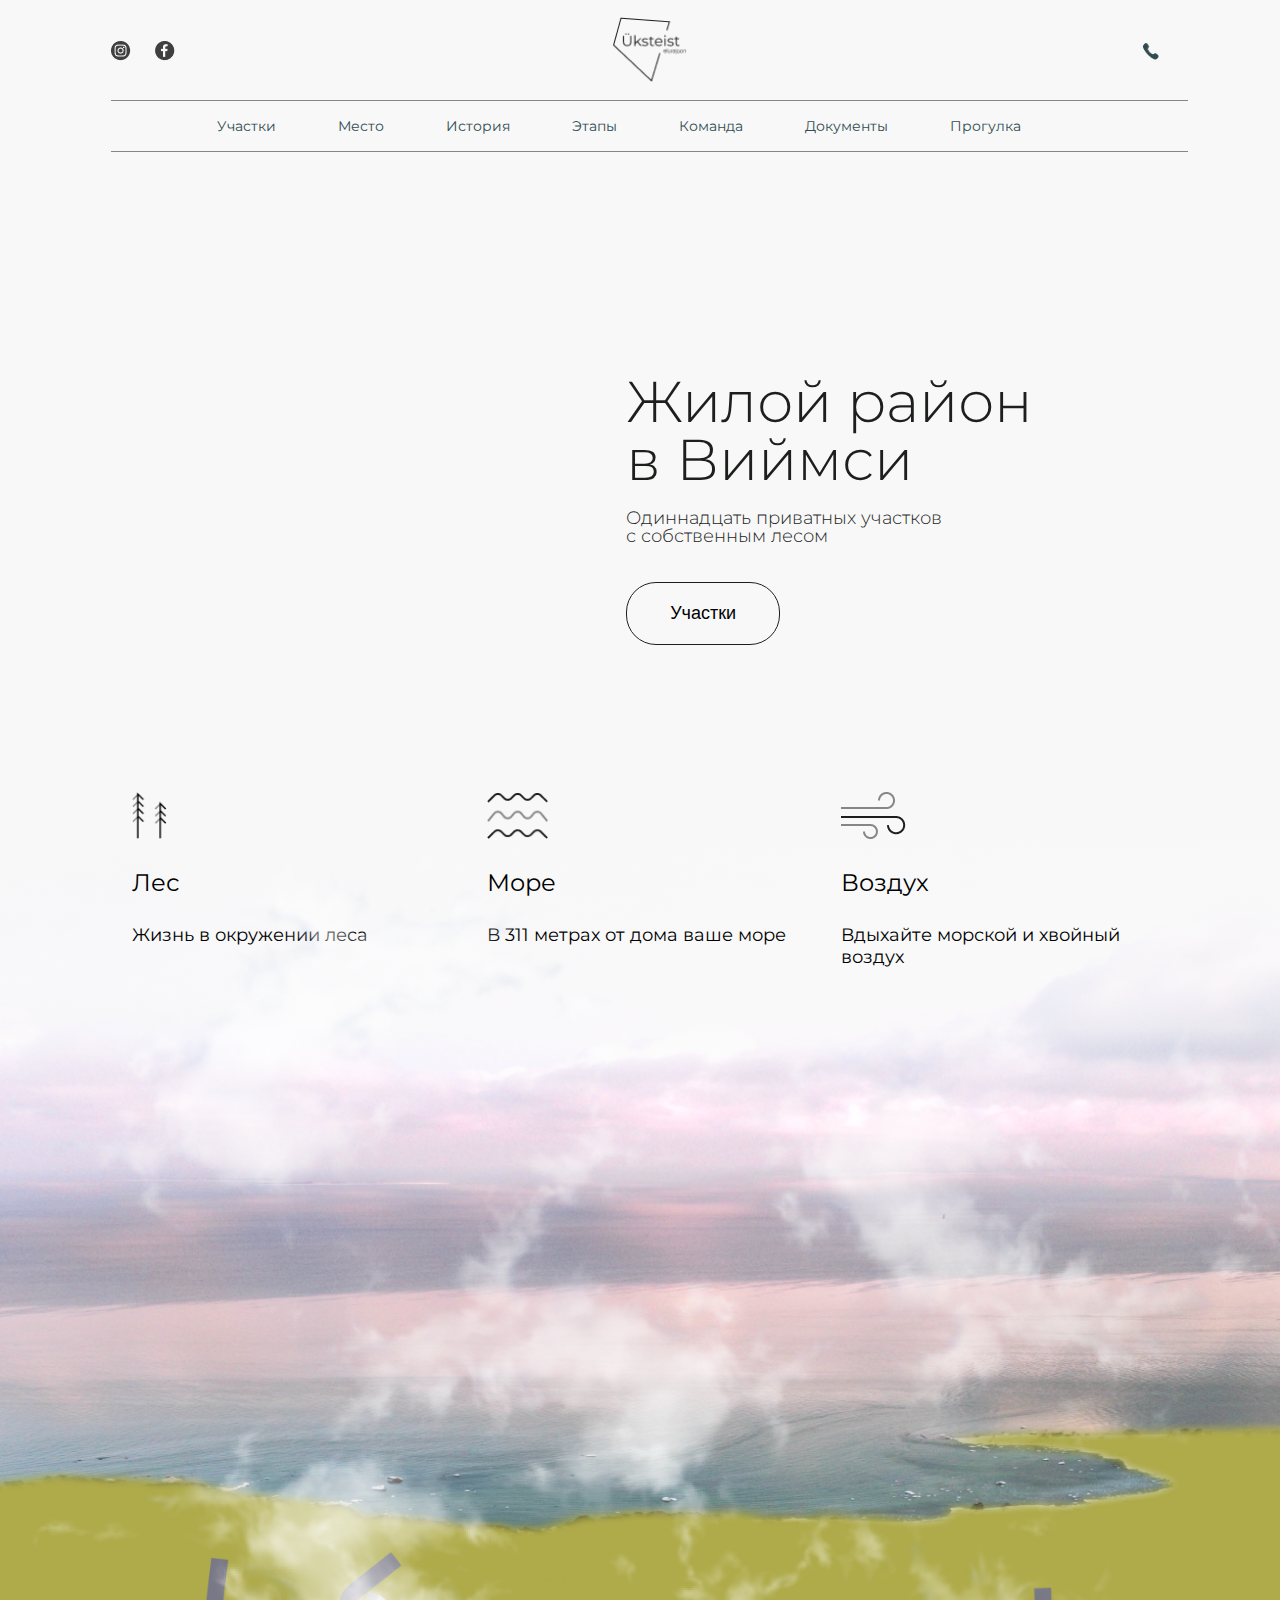
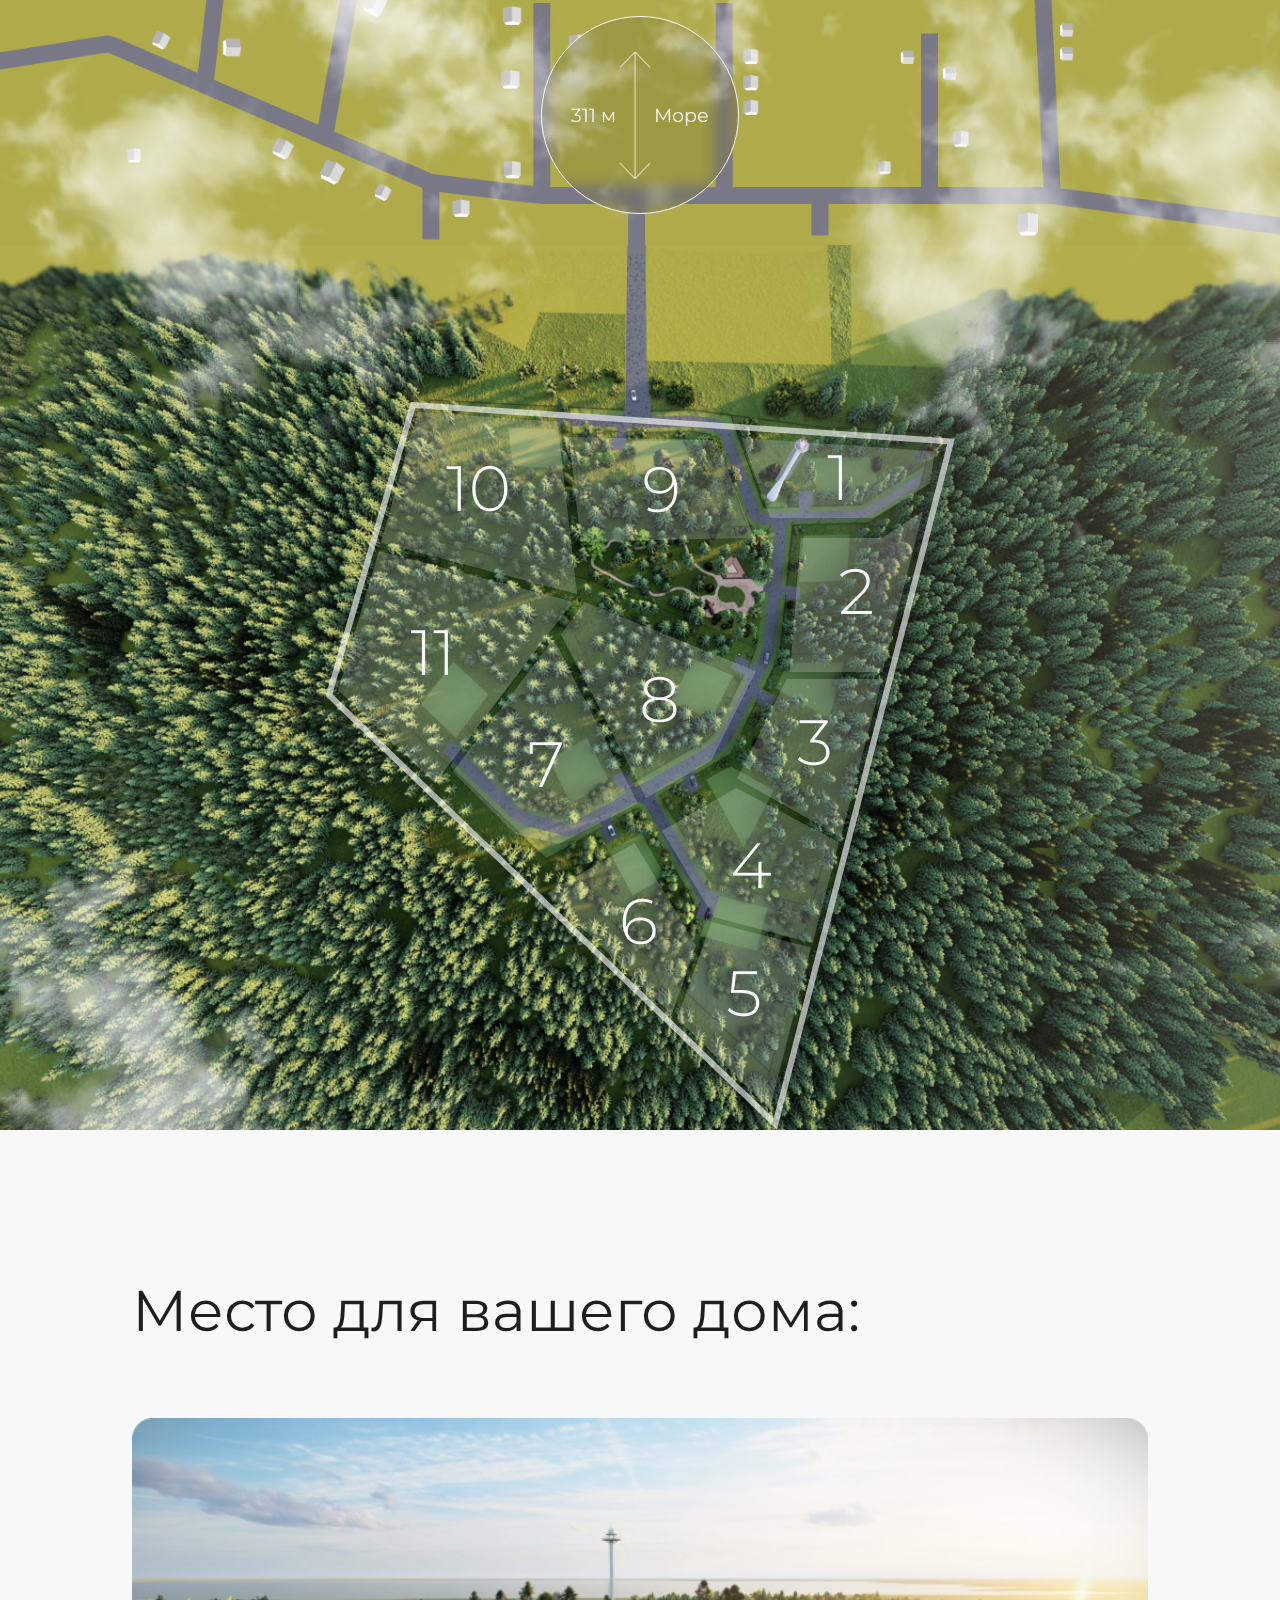
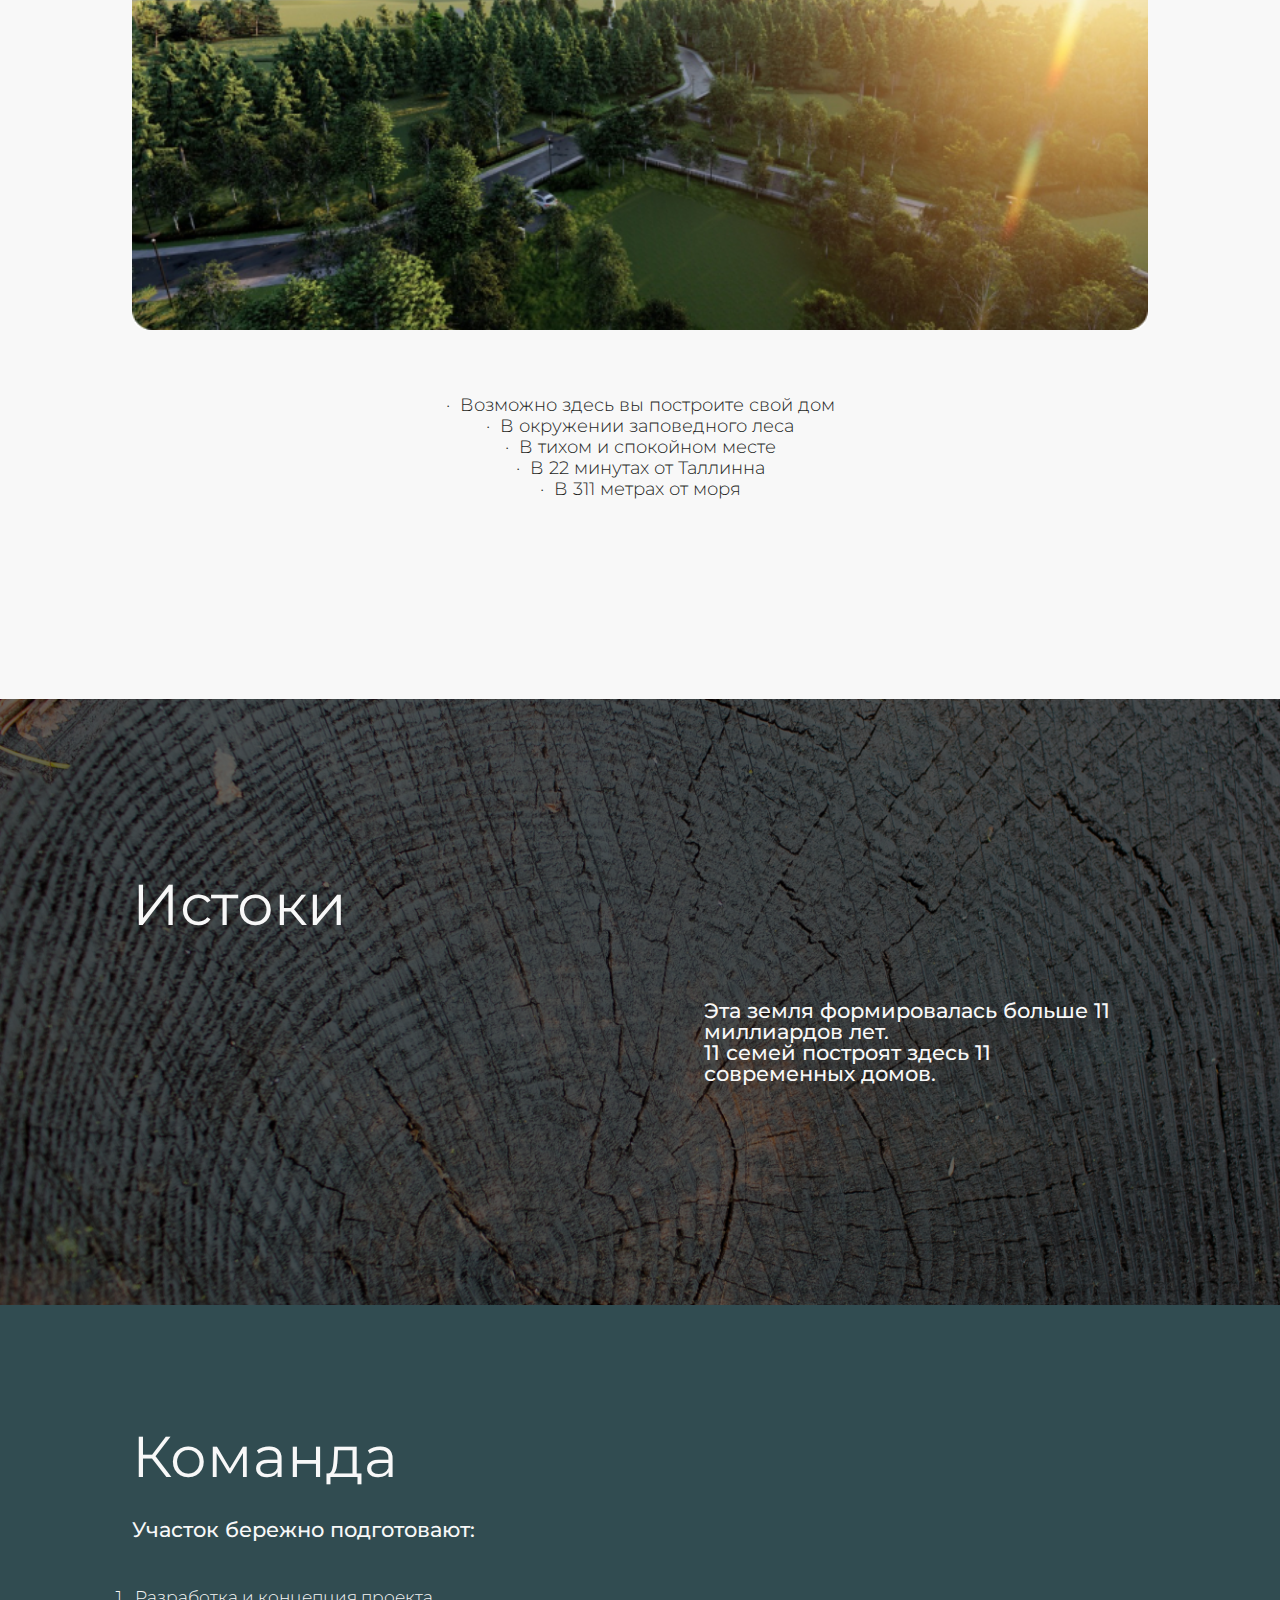
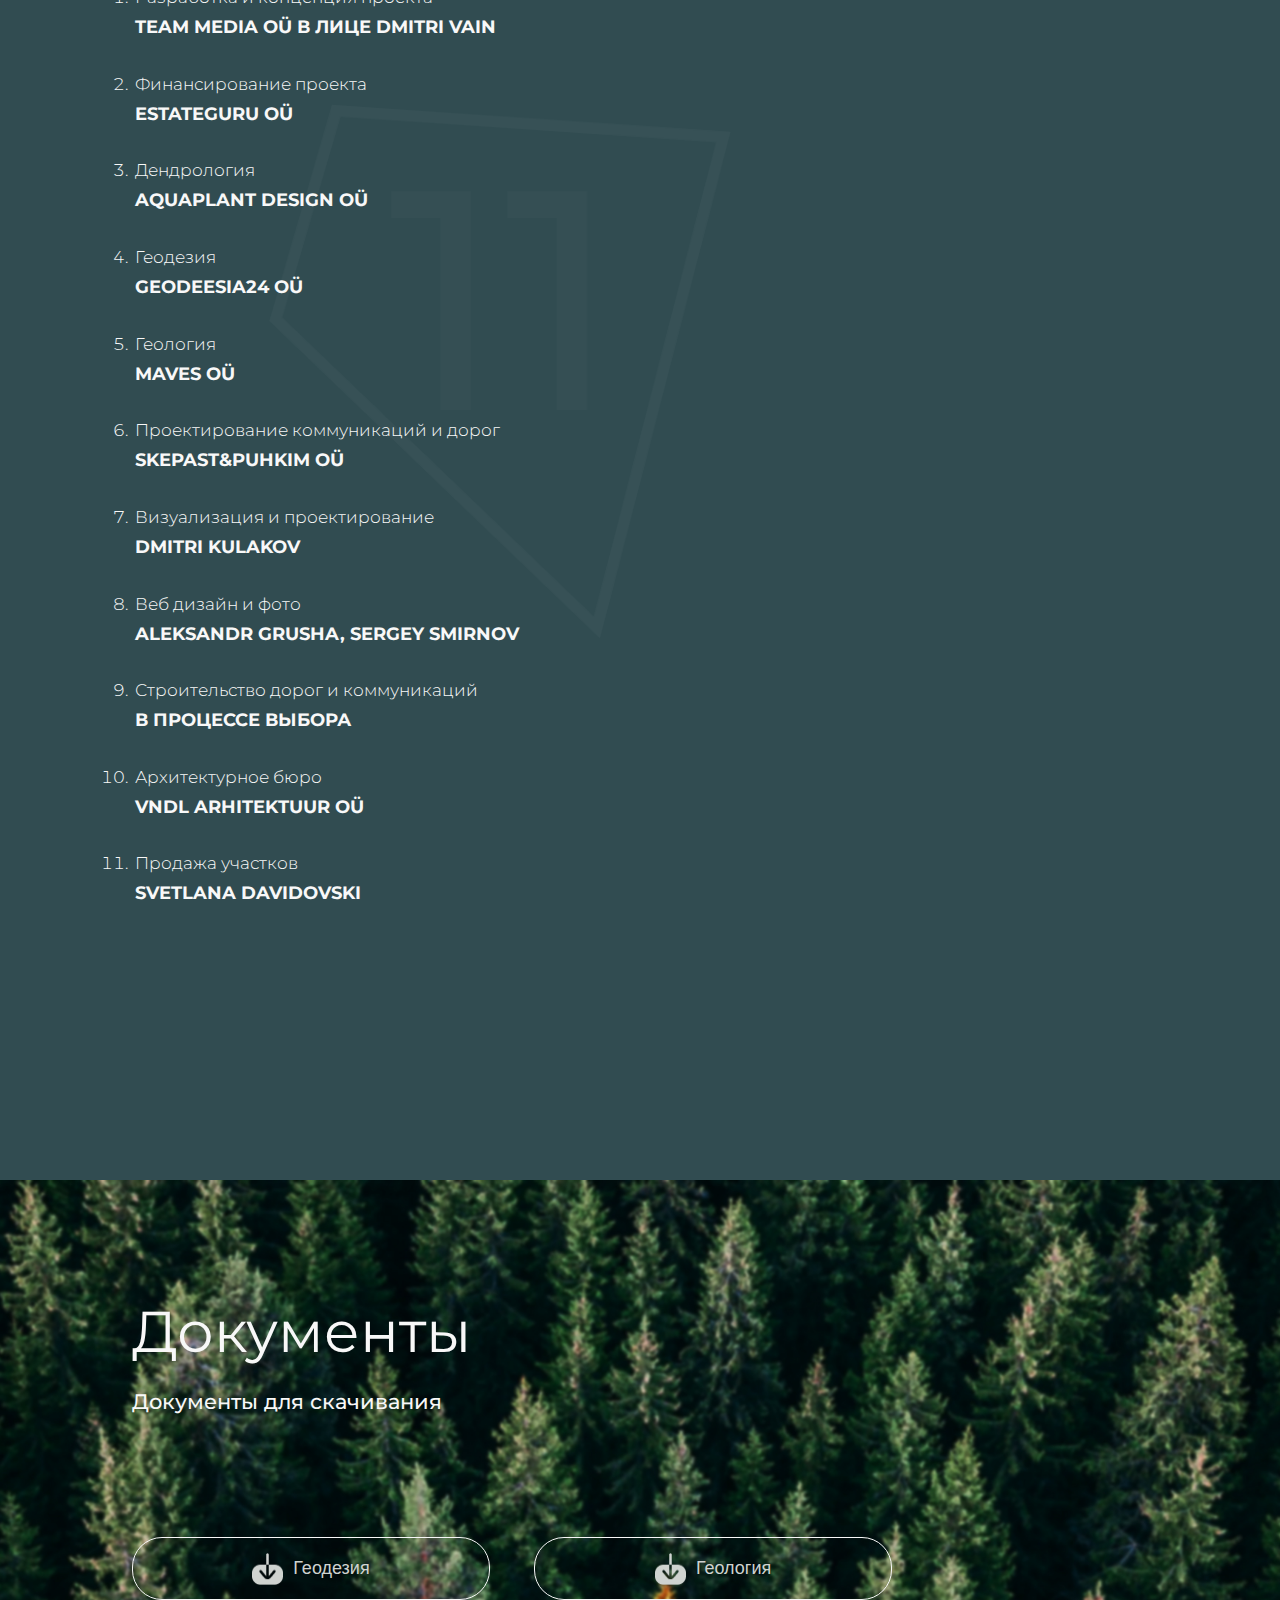
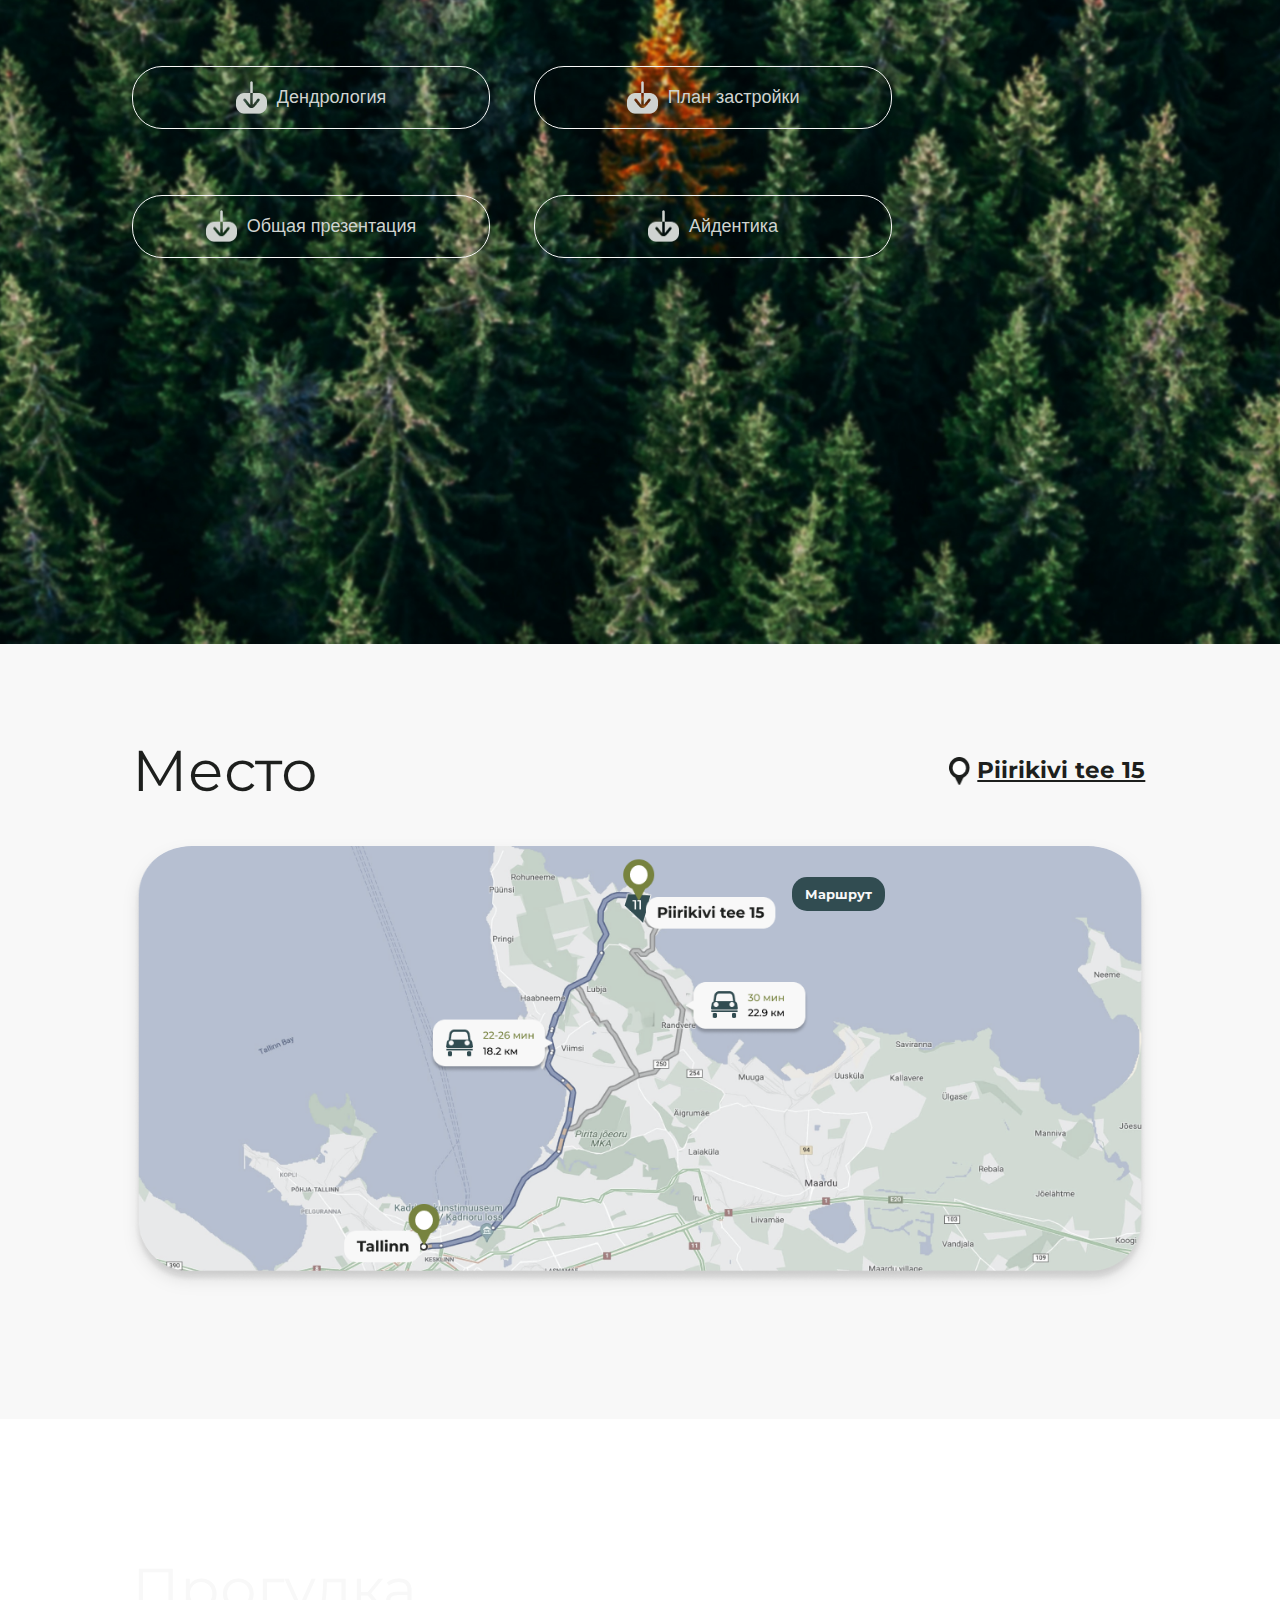
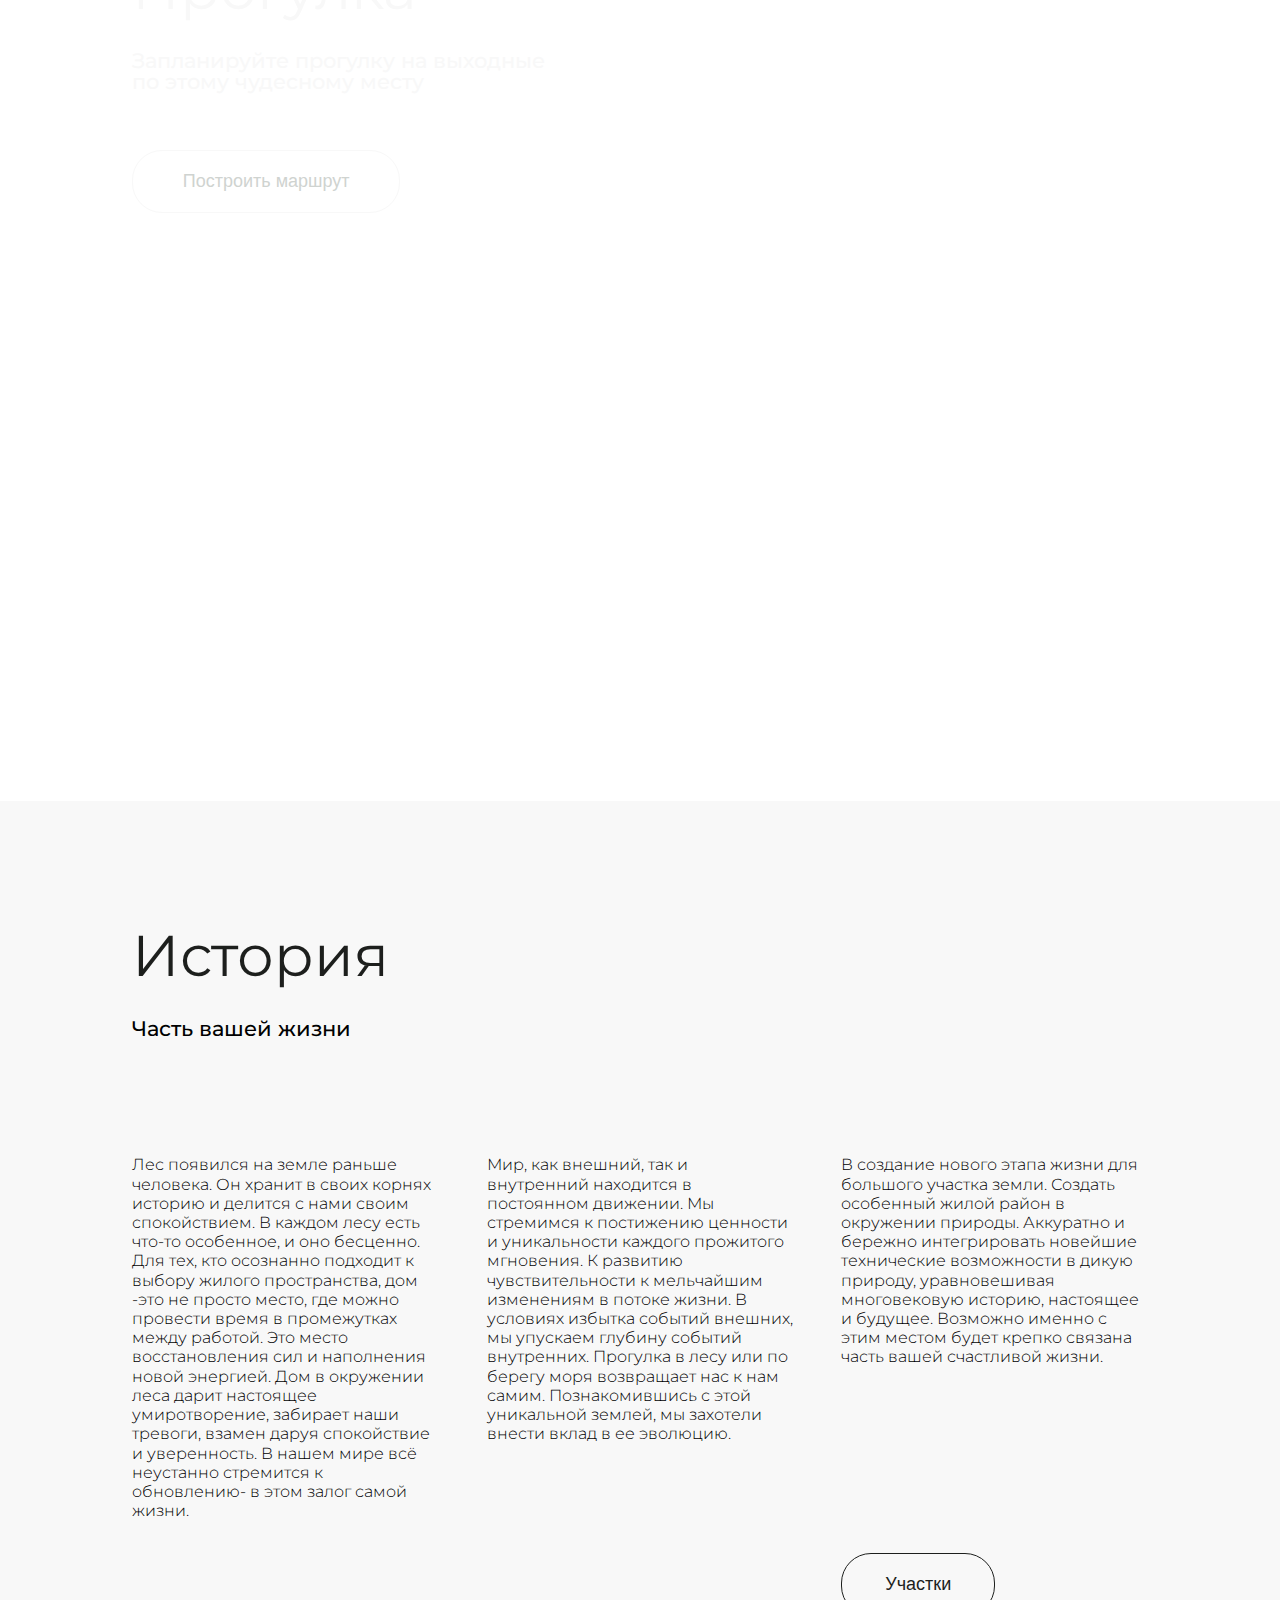
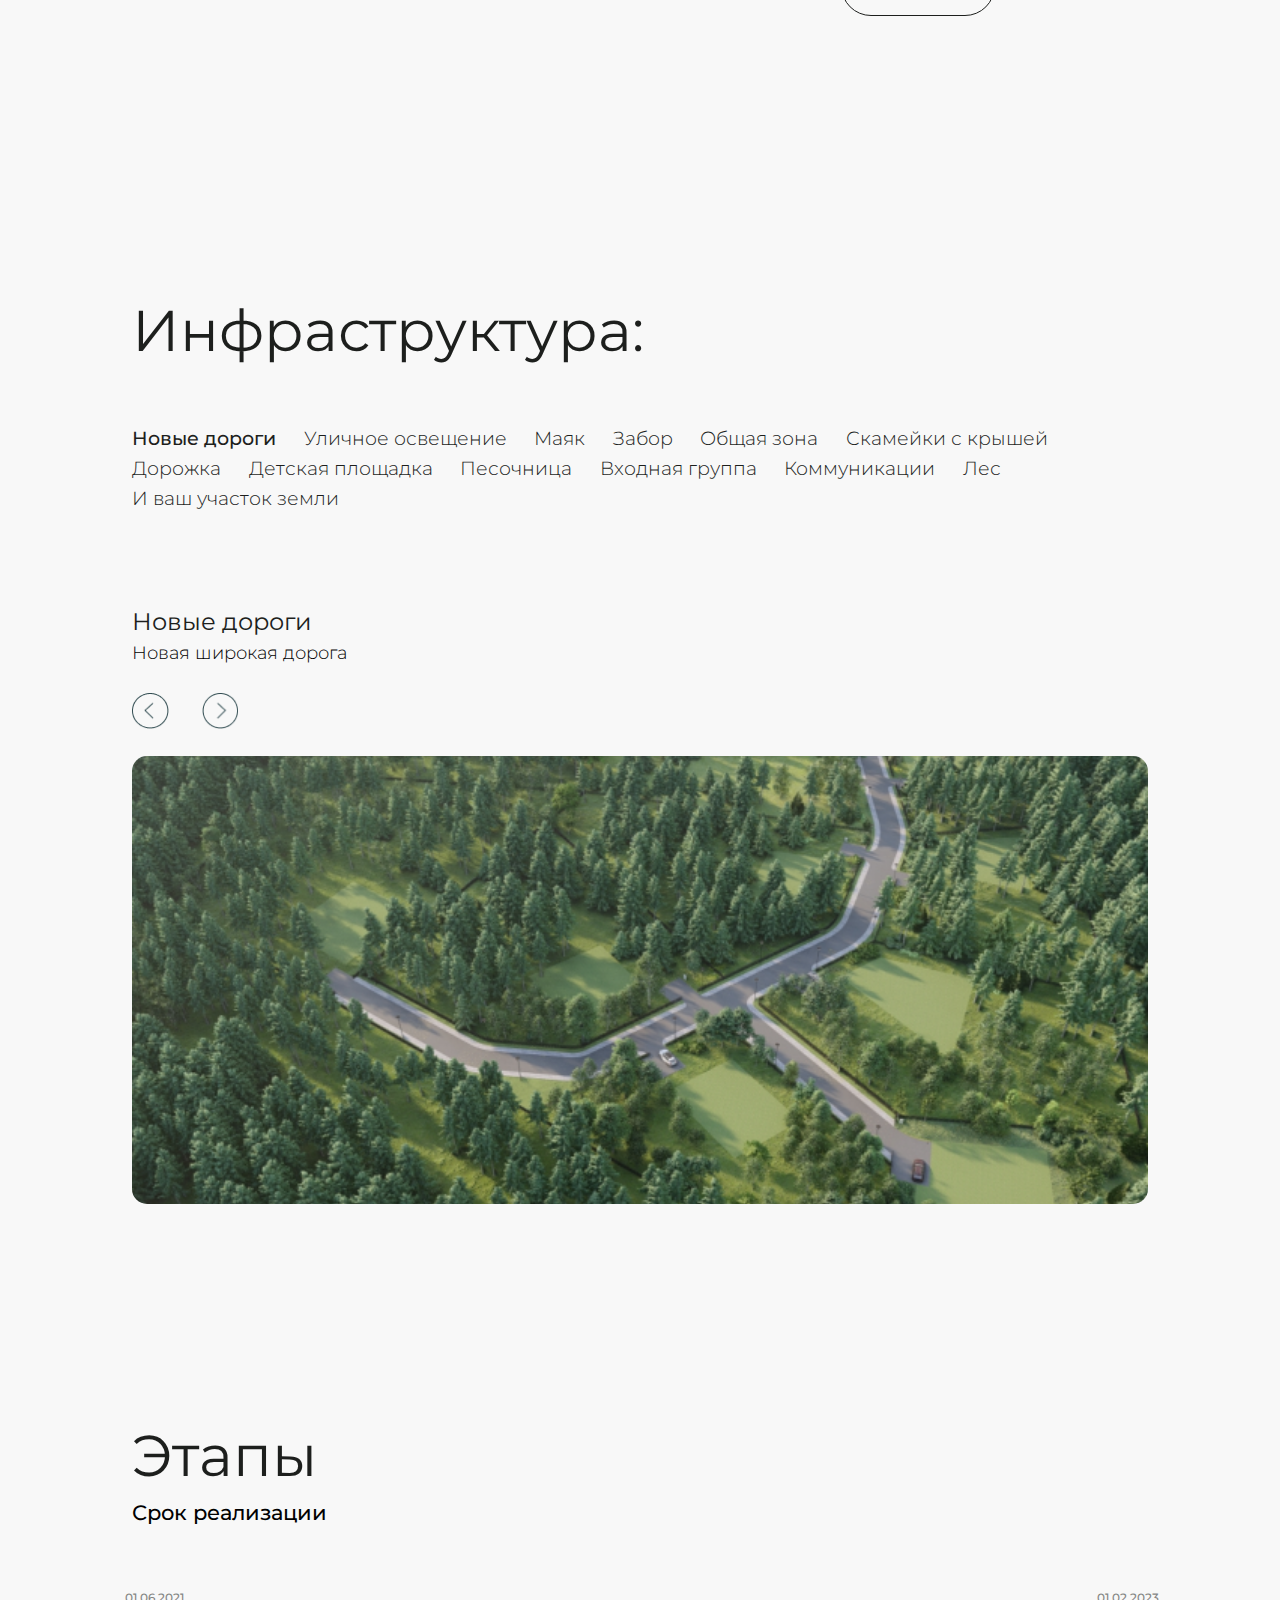
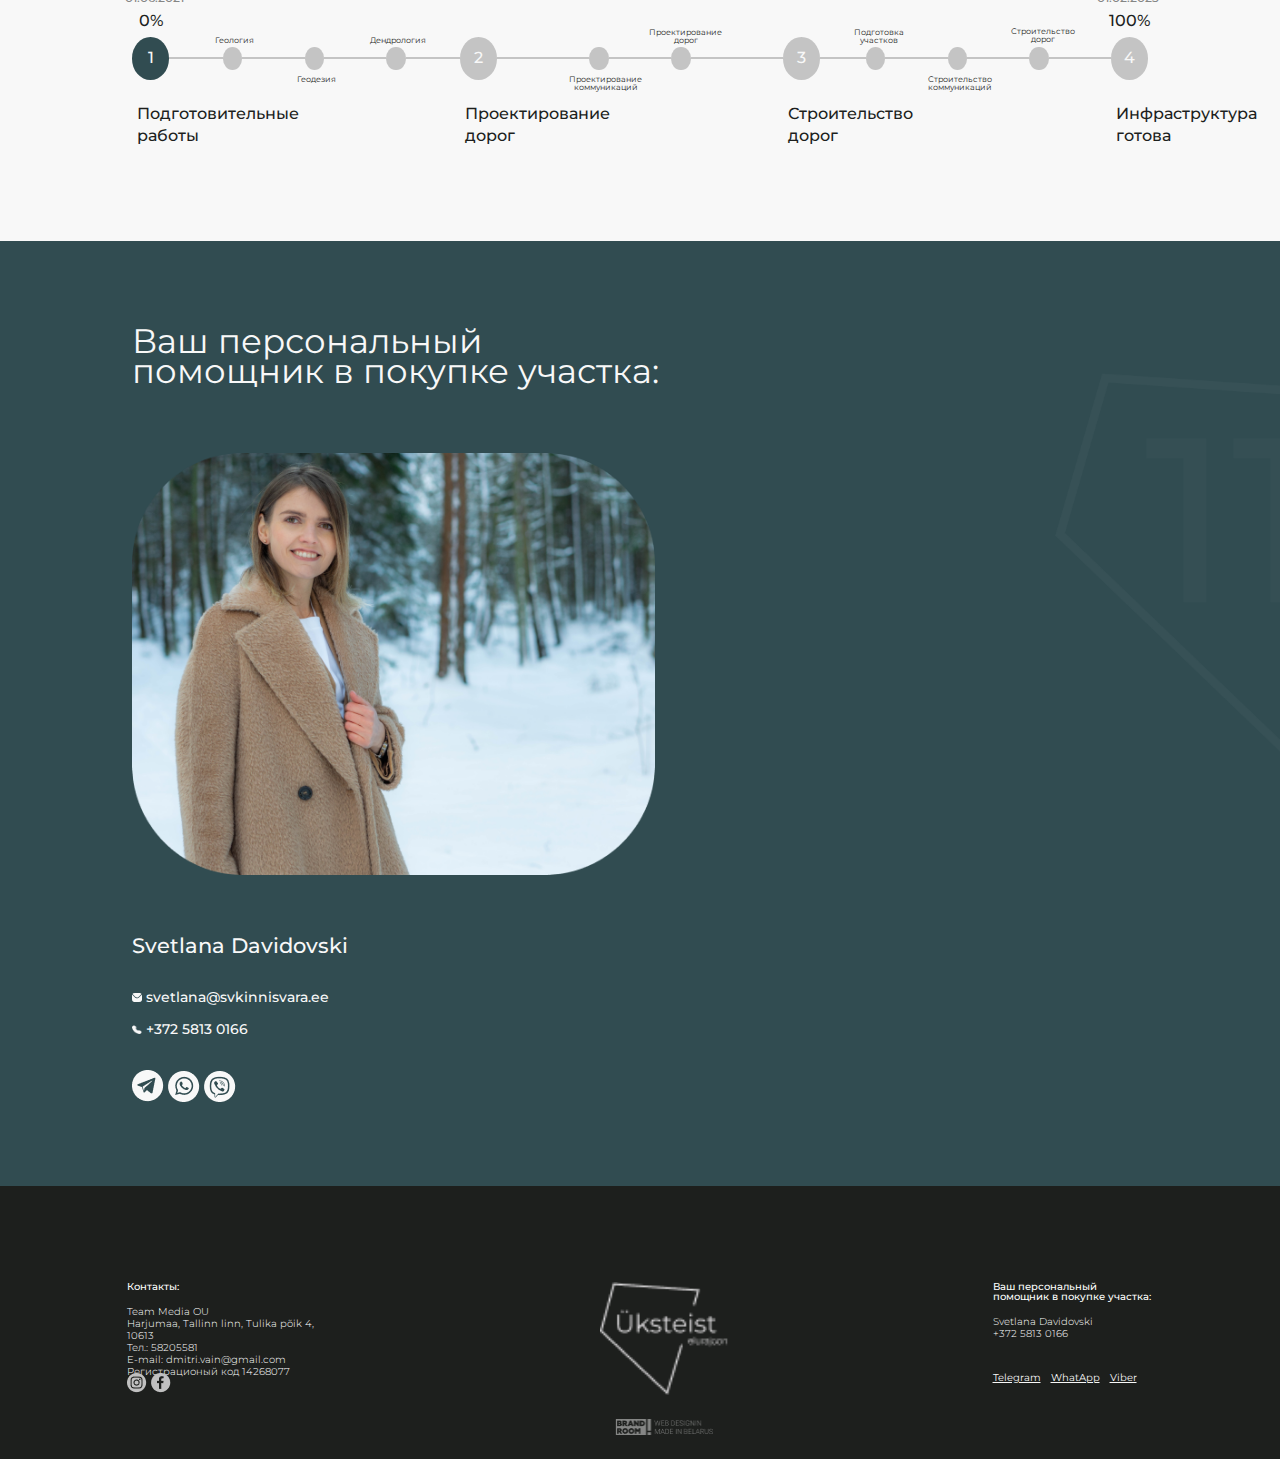
==== html/index.html @ eebc1c30 "Все файлы, неделенные на папки" ====
<!DOCTYPE html>
<html lang="ru">
<head>
    <meta charset="UTF-8">
    <meta http-equiv="X-UA-Compatible" content="IE=edge">
    <meta name="viewport" content="width=device-width, initial-scale=1.0">
    <title>11</title>
    <link rel="preconnect" href="https://fonts.googleapis.com">
    <link rel="preconnect" href="https://fonts.gstatic.com" crossorigin>
    <link href="https://fonts.googleapis.com/css2?family=Montserrat:wght@200;300;400&display=swap" rel="stylesheet">
    <link rel="stylesheet" href="/blocks/reset.css">
    <link rel="stylesheet" href="/blocks/container.css">
    <!-- <link rel="stylesheet" href="/blocks/section.css"> -->
    <link rel="stylesheet" href="/blocks/button.css">
    <link rel="stylesheet" href="/blocks/titles.css">
    <link rel="stylesheet" href="/blocks/logo.css">
    <link rel="stylesheet" href="/blocks/menu.css">
    
    <!-- <link rel="stylesheet" href="/blocks/social.css"> -->
    <link rel="stylesheet" href="/blocks/stages-timeline.css">
    <link rel="stylesheet" href="/blocks/img-out.css">
    <link rel="stylesheet" href="/blocks/menu-lang.css">
    <link rel="stylesheet" href="/blocks/header.css">
    <link rel="stylesheet" href="/blocks/areas.css">
    <link rel="stylesheet" href="/blocks/place.css">
    <link rel="stylesheet" href="/blocks/beginning.css">
    <link rel="stylesheet" href="/blocks/team.css">
    <link rel="stylesheet" href="/blocks/documents.css">
    <link rel="stylesheet" href="/blocks/map.css">
    <link rel="stylesheet" href="/blocks/walking.css">
    <link rel="stylesheet" href="/blocks/history.css">
    <link rel="stylesheet" href="/blocks/infrastructure.css">
    <link rel="stylesheet" href="/blocks/stages.css">
    <link rel="stylesheet" href="/blocks/helper2.css">
    <link rel="stylesheet" href="/blocks/footer2.css">
    <link rel="stylesheet" href="/blocks/popup.css">
    <link rel="stylesheet" href="/blocks/menu-mob.css">
    <link rel="stylesheet" href="/blocks/media-popup.css">
    <link rel="stylesheet" href="/blocks/media.css">
    
</head>
<body>
    <header class="header">
        <div class="container">
            <div class="header__wrapper">
                <div class="header__top">
                    <div class="social social--black header__social">
                        <a class="social__link" href="">
                            <img class="social-link-img" src="/images/social/social-link-img1.png" alt="">
                        </a>
                        <a class="social__link" href="">
                            <img class="social-link-img" src="/images/social/social-link-img2.png" alt="">
                        </a>
                    </div>
                    <div class="logo header__logo">
                        <img class="logo__img header__logo-img" src="/images/logo/logo__img.png" alt="">
                    </div>
                    <div class="header__top-right">
                        <div class="header__phone">
                            <a class="header__phone-link" href="">
                                <img class="header__phone-img" src="/images/header/header__phone-img.png" alt="">
                            </a>
                        </div>
                        <!-- <div class="menu-lang">
                            <p class="menu-lang-choose menu-lang-choose--ru">RU</p>
                            <img class="menu-lang-arrow" src="header__lang-arrow.png" alt="">
                        </div> -->
                        <div class="header__burger">
                            <img class="header__burger-img" src="/images/header/header__burger.png" alt="">
                            
                        </div>
                        
                    </div>
                </div>
            </div>
            <div class="menu-mob">
                <div class="menu-mob__top">
                    <img class="logo__img menu-mob__logo-img" src="/images/logo/logo__img.png" alt="">
                    <img class="close menu-mob__close" src="/images/popup/close.png" alt="">
                </div>
                <nav class="menu-mob__content">
                    <ul class="menu-mob__list">
                        <ul class="menu-mob__list-item menu-mob__list-item-wide1">
                            <div class="menu__mob__list-item-wrapper">
                                <p class="menu-mob__list-link menu-mob__list-area">Участки</p> 
                                <img class="menu-mob__list-arrow" src="/images/header/header__lang-arrow.png" alt="">
                            </div>
                            <li class="menu-mob__list-area-item none">
                                <a class="menu-mob__list-area-link" href="index1.html">
                                    Участок №1
                                </a>
                            </li>
                            <li class="menu-mob__list-area-item none">
                                <a class="menu-mob__list-area-link" href="index2.html">
                                    Участок №2
                                </a>
                            </li>
                            <li class="menu-mob__list-area-item none">
                                <a class="menu-mob__list-area-link" href="index3.html">
                                    Участок №3
                                </a>
                            </li>
                            <li class="menu-mob__list-area-item none">
                                <a class="menu-mob__list-area-link" href="index4.html">
                                    Участок №4
                                </a>
                            </li>
                            <li class="menu-mob__list-area-item none">
                                <a class="menu-mob__list-area-link" href="index5.html">
                                    Участок №5
                                </a>
                            </li>
                            <li class="menu-mob__list-area-item none">
                                <a class="menu-mob__list-area-link" href="index6.html">
                                    Участок №6
                                </a>
                            </li>
                            <li class="menu-mob__list-area-item none">
                                <a class="menu-mob__list-area-link" href="index7.html">
                                    Участок №7
                                </a>
                            </li>
                            <li class="menu-mob__list-area-item none">
                                <a class="menu-mob__list-area-link" href="index8.html">
                                    Участок №8
                                </a>
                            </li>
                            <li class="menu-mob__list-area-item none">
                                <a class="menu-mob__list-area-link" href="index9.html">
                                    Участок №9
                                </a>
                            </li>
                            <li class="menu-mob__list-area-item none">
                                <a class="menu-mob__list-area-link" href="index10.html">
                                    Участок №10
                                </a>
                            </li>
                            <li class="menu-mob__list-area-item none">
                                <a class="menu-mob__list-area-link" href="index11.html">
                                    Участок №11
                                </a>
                            </li>
                            
                        </ul>
                        <li class="menu-mob__list-item">
                            <a class="menu-mob__list-link" href="#place">Место</a>
                        </li>
                        <li class="menu-mob__list-item">
                            <a class="menu-mob__list-link" href="#history">История</a>
                        </li>
                        <li class="menu-mob__list-item">
                            <a class="menu-mob__list-link" href="#stages">Этапы</a> 
                        </li>
                        <li class="menu-mob__list-item">
                            <a class="menu-mob__list-link" href="#team">Команда</a>
                        </li>
                        <li class="menu-mob__list-item">
                            <a class="menu-mob__list-link" href="#documents">Документы</a>
                        </li>
                        <li class="menu-mob__list-item">
                            <a class="menu-mob__list-link" href="#walking">Прогулка</a>
                        </li>
                    </ul>
                </nav>
                <div class="social social--black menu-mob__social">
                    <a class="social__link" href="">
                        <img class="social-link-img" src="/images/social/social-link-img1.png" alt="">
                    </a>
                    <a class="social__link" href="">
                        <img class="social-link-img" src="/images/social/social-link-img2.png" alt="">
                    </a>
                </div>
                <div class="menu-mob__helper">
                    <p class="menu-mob__helper-text menu-mob__helper-tit">Ваш персональный <br> помощник в покупке участка: </p>
                    <p class="menu-mob__helper-text menu-mob__helper-sub">Svetlana Davidovski</p>
                    <p class="menu-mob__helper-text menu-mob__helper-sub">+372 5813 0166</p>
                </div>
                <!-- Надо переимновать, т.к используется повторно, значит, это блок! -->
                <!-- <div class="menu-lang">
                    <p class="menu-lang-choose menu-lang-choose--ru">RU</p>
                    <img class="menu-lang-arrow" src="header__lang-arrow.png" alt="">
                </div> -->
            </div>
            <nav class="menu">
                <ul class="menu__list">
                    <li class="menu__list-item">
                        <a class="menu__link menu__link--active" href="#areas">Участки</a>
                    </li>
                    <li class="menu__list-item">
                        <a class="menu__link" href="#place">Место</a>
                    </li>
                    <li class="menu__list-item">
                        <a class="menu__link" href="#history">История</a>
                    </li>
                    <li class="menu__list-item">
                        <a class="menu__link" href="#stages">Этапы</a>
                    </li>
                    <li class="menu__list-item">
                        <a class="menu__link" href="#team">Команда</a>
                    </li>
                    <li class="menu__list-item">
                        <a class="menu__link" href="#documents">Документы</a>
                    </li>
                    <li class="menu__list-item">
                        <a class="menu__link" href="#walking">Прогулка</a>
                    </li>
            </nav>
            
            <div class="header__content">
                <div class="header__num">
                    <video class="header__video" autoplay playsinline muted loop>
                        <source src="/images/header/header__video.mp4" />
                    </video>
                    <svg class="header__svg" height="100%" width="100%">
                        <defs>
                            <mask id="mask" x="0" y="0" height="100%" width="100%"> 
                                <rect class="header__svg-rect" x="0" y="0" height="100%" width="100%"/>
                                <text x="47%" y="88%" fill="red" text-anchor="middle">11</text>
                            </mask>
                        </defs>
                        <rect class="header__svg-rect" x="0" y="0" height="100%" width="100%"/>
                        <rect class="header__svg-rect" x="0" y="0" height="100%" width="100%"/>
                    </svg>
                  </div>
                <div class="header__content-info">
                    <h1 class="title header__title">Жилой район <br> в Виймси</h1>
                    <p class="subtitle header__subtitle">Одиннадцать приватных участков <br> с собственным лесом</p>
                    <button class="button button--black header__button"><a href="#areas">Участки</a></button>
                </div>
            </div>
        </div>
    </header>
    <main>
        <section class="areas" >
            
                
            <!-- блок areas большой, с несколькими фоновыми изображениями, пришлось разделить на части -->
            <div class="areas__part1">
                <!-- блок areas__part1-1 нужен для фонового изобр., градиента на нем, а также нижней зеленой заливки. Поэтому он абсолютно пустой - он только фон-->
                <div class="areas__part1-1"></div>

                <!-- areas__part1-2-content абсолютно позиционируется относительно родителя - areas__part1, чтобы быть поверх блока areas__part1 (без родителя реализовать это 
                не выходит) -->
                <div class="areas__part1-2-content">
                    <div class="container container--s">
                        <div class="areas__features">
                            <div class="areas__forest">
                                <img class="areas__features-img" src="/images/areas/areas__features-img1.png" alt="">
                                <h4 class="subtitle subtitle--s areas__subtitle">Лес</h4>
                                <p class="areas__features-text">Жизнь в окружении леса</p>
                            </div>
                            <div class="areas__sea">
                                    <img class="areas__features-img" src="/images/areas/areas__features-img2.png" alt="">
                                <h4 class="subtitle subtitle--s areas__subtitle">Море</h4>
                                <p class="areas__features-text">В 311 метрах от дома ваше море</p>
                            </div>
                            <div class="areas__air">
                                <img class="areas__features-img" src="/images/areas/areas__features-img3.png" alt="">
                                <h4 class="subtitle subtitle--s areas__subtitle">Воздух</h4>
                                <p class="areas__features-text">Вдыхайте морской и хвойный воздух</p>
                            </div>
                        </div>
                    </div>
            </div>
            </div>
            <div class="areas__part2">
                <img class="areas__part2-img1" src="/images/areas/areas__part2-img1.png" alt="">
                
                    <div class="areas__part2-circle">
                        <p class="areas__part2-circle-info">311 м</p>
                        <img class="areas__part2-circle-arrow" src="/images/areas/areas__part2-circle-arrow.png" alt="">
                        <p class="areas__part2-circle-info">Море</p>
                    </div>
                
            </div>
            
            <div class="areas__part3">
                <a name="areas"></a>
                <!-- <picture class="areas__map-img">
                    <source media="(max-width: 700px)" srcset="images/areas/areas__part3-img700px.png" usemap="#areas__plan2">
                    <source media="(min-width: 701px)" srcset="areas__part3-img.png" usemap="#areas__plan">
                    <img class="areas__part3-img" src="areas__part3-img.png" alt="" >
                </picture> -->
                <img class="areas__part3-img areas__plan2-img" src="/images/areas/areas__part3-img700px.png" alt="" usemap="#areas__plan2">
                <img class="areas__part3-img areas__plan-img" src="/images/areas/areas__part3-img.png" alt="" usemap="#areas__plan">
                
                <map class="areas__plan2-map" name="areas__plan2">
                    <area class="areas__plan-item areas__plan-1" shape="poly" coords="209,19,305,26,303,41,276,58,223,58" href="index1.html" alt="">
                    <area class="areas__plan-item areas__plan-2" shape="poly" coords="238,69,279,69,299,55,280,135,233,135" href="index2.html" alt="">
                    <area class="areas__plan-item areas__plan-3" shape="poly" coords="231,139,278,139,259,218,207,189" href="index3.html" alt="">
                    <area class="areas__plan-item areas__plan-4" shape="poly" coords="206,194,257,221,244,271,195,258,169,216" href="index4.html" alt="">
                    <area class="areas__plan-item areas__plan-5" shape="poly" coords="194,262,243,274,222,354,176,310" href="index5.html" alt="">
                    <area class="areas__plan-item areas__plan-6" shape="poly" coords="155,222,185,272,173,307,112,246" href="index6.html" alt="">
                    <area class="areas__plan-item areas__plan-7" shape="poly" coords="114,120,156,201,118,222,96,218,64,186" href="index7.html" alt="">
                    <area class="areas__plan-item areas__plan-8" shape="poly" coords="130,101,215,135,193,181,168,117" href="index8.html" alt="">
                    <area class="areas__plan-item areas__plan-9" shape="poly" coords="122,18,195,18,215,68,128,70" href="index9.html" alt="">
                    <area class="areas__plan-item areas__plan-10" shape="poly" coords="46,6,116,11,125,95,28,70" href="index10.html" alt="">
                    <area class="areas__plan-item areas__plan-11" shape="poly" coords="27,75,123,100,54,190,6,144" href="index11.html" alt="">
                </map>
                <map class="areas__plan-map" name="areas__plan">
                    <area class="areas__plan-item areas__plan-1" shape="poly" coords="417,37,609,51,604,83,550,117,444,117" href="index1.html" alt="">
                    <area class="areas__plan-item areas__plan-2" shape="poly" coords="476,135,557,137,596,11,557,271,464,271" href="index2.html" alt="">
                    <area class="areas__plan-item areas__plan-3" shape="poly" coords="461,278,556,278,515,435,412,378" href="index3.html" alt="">
                    <area class="areas__plan-item areas__plan-4" shape="poly" coords="411,387,513,442,487,541,390,516,338,431" href="index4.html" alt="">
                    <area class="areas__plan-item areas__plan-5" shape="poly" coords="387,521,485,546,444,707,351,617" href="index5.html" alt="">
                    <area class="areas__plan-item areas__plan-6" shape="poly" coords="309,442,370,545,346,613,222,492" href="index6.html" alt="">
                    <area class="areas__plan-item areas__plan-7" shape="poly" coords="227,238,312,402,233,443,191,433,128,370" href="index7.html" alt="">
                    <area class="areas__plan-item areas__plan-8" shape="poly" coords="259,201,430,270,385,360,321,397,236,223" href="index8.html" alt="">
                    <area class="areas__plan-item areas__plan-9" shape="poly" coords="244,37,389,40,429,136,256,141" href="index9.html" alt="">
                    <area class="areas__plan-item areas__plan-10" shape="poly" coords="93,11,232,22,252,192,56,142" href="index10.html" alt="">
                    <area class="areas__plan-item areas__plan-11" shape="poly" coords="53,150,247,201,110,380,13,289" href="index11.html" alt="">
                </map>
            </div>
            <!-- areas__clouds стоят в самом низу, потому что так отображаются верно - на весь блок areas, а не на часть него -->
            <div class="areas__clouds"></div>
        </section>
        <section class="place">
            <div class="container container--s">
                <h2 class="title place__title">Место для вашего дома:</h2>
                <div class="place__content">
                    <img class="place__img" src="/images/place/place__img.jpg" alt="">
                    <div class="place__info">
                        <ul class="place__info-list">
                            <li class="place__list-item">Возможно здесь вы построите свой дом</li>
                            <li class="place__list-item">В окружении заповедного леса</li>
                            <li class="place__list-item">В тихом и спокойном месте</li>
                            <li class="place__list-item">В 22 минутах от Таллинна</li>
                            <li class="place__list-item">В 311 метрах от моря</li>
                        </ul>
                    </div>
                </div>
            </div>
        </section>
        <section class="beginning">
            <!-- <img class="beginning__img-out" src="images/beginning/beginning.png" alt=""> -->
            <div class="container container--s">
                <h2 class="title title--white beginning__title">Истоки</h2>
                <h3 class="subtitle subtitle--white beginning__subtitle">Эта земля формировалась больше 11 миллиардов лет. <br> 11 семей построят здесь 11 современных домов.</h3>
            </div>
        </section>
        <section class="team">
            <div class="container container--s">
                <img class="img-out team__img-out" src="/images/imgOut/img-out.png" alt="">
                <div class="team__content">
                    <div class="team__name">
                        <h2 class="title title--white team__title">Команда
                            <a name="team"></a>
                        </h2>
                        <h3 class="subtitle subtitle--white subtitle__team">Участок бережно подготовают:</h3>
                    </div>
                    <ol class="team__list">
                        <li class="team__member">Разработка и концепция проекта <span class="team__member-name">Team Media OÜ в лице Dmitri Vain</span></li>
                        <li class="team__member">Финансирование проекта <span class="team__member-name">Estateguru OÜ</span></li>
                        <li class="team__member">Дендрология 
                            <span class="team__member-name">Aquaplant Design OÜ</span>
                        </li>
                        <li class="team__member">Геодезия 
                            <span class="team__member-name">Geodeesia24 OÜ</span>
                        </li>
                        <li class="team__member">Геология 
                            <span class="team__member-name">Maves OÜ</span>
                        </li>
                        <li class="team__member">Проектирование коммуникаций и дорог 
                            <span class="team__member-name">Skepast&Puhkim OÜ</span>
                        </li>
                        <li class="team__member">Визуализация и проектирование 
                            <span class="team__member-name"> Dmitri Kulakov</span>
                        </li>
                        <li class="team__member">Веб дизайн и фото 
                            <span class="team__member-name">Aleksandr Grusha, Sergey Smirnov</span>
                        </li>
                        <li class="team__member">Строительство дорог и коммуникаций
                            <span class="team__member-name">в процессе выбора</span>
                        </li>
                        <li class="team__member">Архитектурное бюро 
                            <span class="team__member-name">VNDL ARHITEKTUUR OÜ</span>
                        </li>
                        <li class="team__member">Продажа участков 
                            <span class="team__member-name">Svetlana Davidovski</span>
                        </li>
                    </ol>
                </div>
            </div>
        </section>
        <section class="documents">
            <img class="documents__bg" src="/images/documents/documents.jpg" alt="">
            <div class="container container--s">
                <h2 class="title title--white documents__title">Документы
                    <a name="documents"></a>
                </h2>
                <h3 class="subtitle subtitle--white documents__subtitle">Документы для скачивания</h3>
                <div class="documents__content">
                    <button class="button button--white button--with-img documents__button" data-doc="1">
                        <img class="button__img" src="/images/button/button__img.png" alt="">
                        Геодезия
                    </button>
                    <button class="button button--white button--with-img documents__button" data-doc="2">
                        <img class="button__img" src="/images/button/button__img.png" alt="">
                        Геология
                    </button>
                    <button class="button button--white button--with-img documents__button" data-doc="3">
                        <img class="button__img" src="/images/button/button__img.png" alt="">
                        Дендрология
                    </button>
                    <button class="button button--white button--with-img documents__button" data-doc="4">
                        <img class="button__img" src="/images/button/button__img.png" alt="">
                        План застройки
                    </button>
                    <button class="button button--white button--with-img documents__button" data-doc="5">
                        <img class="button__img" src="/images/button/button__img.png" alt="">
                        Общая презентация
                    </button>
                    <button class="button button--white button--with-img documents__button" data-doc="6">
                        <img class="button__img" src="/images/button/button__img.png" alt="">
                        Айдентика
                    </button>
                </div>
            </div>
        </section>
        <section class="map">
            <div class="container container--s">
                <div class="map__top">
                    <h2 class="title map__title">Место
                        <a name="place"></a>
                    </h2>
                    <div class="map__link">
                        <img class="map__link-img" src="/images/map/map__link-img.png" alt="">
                        <a class="map__link-ya" href="https://yandex.ru/maps/?pt=30.335429,59.944869&z=18&l=map">Piirikivi tee 15</a>
                    </div>
                </div>
                <div class="map__content">
                    <picture class="map__pic">
                        <source class="map__img" srcset="/images/map/map__img--s.png" media="(max-width: 460px)">
                        <img class="map__img" src="/images/map/map__img2.png" alt="">
                    </picture>
                    
                        <!-- пока не знаю, как вставлять именно маршрут. поэтому вставляю ссылку на карту -->
                    <a class="button map__button" href="https://yandex.ru/maps/?pt=30.335429,59.944869&z=18&l=map">Маршрут</a>
                </div>
            </div>
        </section>
        <section class="walking">
            <video class="walking__video" autoplay playsinline muted loop>
                <source src="/images/walking/walking__video.mp4" />
            </video>
                <div class="container container--s">
                    <div class="walking__content">
                        <h2 class="title title--white walking__title">Прогулка
                            <a name="walking"></a>
                        </h2>
                        <h3 class="subtitle subtitle--white walking__subtitle">Запланируйте прогулку на выходные <br> по этому чудесному месту</h3>
                        <button class="button button--white walking__button">
                            Построить маршрут
                        </button>
                    </div>
                </div>
            
        </section>
        <section class="history">
            <div class="container container--s">
                <div class="history__content">
                    <h2 class="title history__title">История
                        <a name="history"></a>
                    </h2>
                    <h3 class="subtitle history__subtitle">Часть вашей жизни</h3>
                
                    <p class="history__text history__text--first">Лес появился на земле раньше человека. Он хранит в своих корнях историю и делится с нами своим спокойствием. В каждом лесу есть что-то особенное, и оно бесценно. Для тех, кто осознанно подходит к выбору жилого пространства, дом -это не просто место, где можно провести время в промежутках между работой. Это место восстановления сил и наполнения новой энергией. Дом в окружении леса дарит настоящее умиротворение, забирает наши тревоги, взамен даруя спокойствие и уверенность. В нашем мире всё неустанно стремится к обновлению- в этом залог самой жизни.
                    </p>
                        
                    <p class="history__text history__text--second">Мир, как внешний, так и внутренний находится в постоянном движении. Мы стремимся к постижению ценности и уникальности каждого прожитого мгновения. К развитию чувствительности к мельчайшим изменениям в потоке жизни. В условиях избытка событий внешних, мы упускаем глубину событий внутренних. Прогулка в лесу или по берегу моря возвращает нас к нам самим. Познакомившись с этой уникальной землей, мы захотели внести вклад в ее эволюцию. 
                    </p>

                    <p class="history__text history__text--third">
                    В создание нового этапа жизни для большого участка земли. Создать особенный жилой район в окружении природы. Аккуратно и бережно интегрировать новейшие технические возможности в дикую природу, уравновешивая многовековую историю, настоящее и будущее. Возможно именно с этим местом будет крепко связана часть вашей счастливой жизни. 
                    </p>
                    <button class="button button--black history__button">Участки</button>
                </div>
            </div>
        </section>
        <!-- <img class="infrastructure__slider-img" src="infrastructure__slider-img.png" alt=""> -->
        <!-- <section class="infrastructure">
            <div class="container container--s">
                <h2 class="title infrastructure__title">Инфраструктура:</h2>
                <ul class="infrastructure__list">
                    <li class="infrastructure__list-item infrastructure__list-item--active">
                        Новые дороги</li>
                    <li class="infrastructure__list-item">Уличное освещение</li>
                    <li class="infrastructure__list-item">Маяк</li>
                    <li class="infrastructure__list-item">Забор</li>
                    <li class="infrastructure__list-item">Общая зона</li>
                    <li class="infrastructure__list-item">Скамейки с крышей</li>
                    <li class="infrastructure__list-item">Дорожка</li>
                    <li class="infrastructure__list-item">Детская площадка</li>
                    <li class="infrastructure__list-item">Песочница</li>
                    <li class="infrastructure__list-item">Входная группа</li>
                    <li class="infrastructure__list-item">Коммуникации</li>
                    <li class="infrastructure__list-item">Лес</li>
                    <li class="infrastructure__list-item">И ваш участок земли</li>
                </ul>
                <div class="infrastructure__content">
                    <img class="infrastructure__slider-img" src="" alt="">
                    
                    <div class="infrastructure__slider-info">
                        <h4 class="subtitle subtitle--s infrastructure__subtitle">Новые дороги</h5>
                        <p class="infrastructure__slider-text">Новая широкая дорога</p>
                        
                        <div class="infrastructure__buttons">
                            <img class="infrastructure__button infrastructure__button--left" src="infrastructure__button--left.png" alt="">
                            <img class="infrastructure__button infrastructure__button--right" src="infrastructure__button--right.png" alt="">
                        </div>
                    </div>
                </div>
            </div>
        </section> -->
        <!-- лучше вставлять изображения одинаковой ширины, потому что на не фиксирована -->
        <section class="infrastructure">
            <div class="container container--s">
                <h2 class="title infrastructure__title">Инфраструктура:</h2>
                <ul class="infrastructure__list">
                    <li class="infrastructure__list-item infrastructure__list-item--active" data-tabs-path="roads">
                        Новые дороги</li>
                    <li class="infrastructure__list-item" data-tabs-path="light">Уличное освещение</li>
                    <li class="infrastructure__list-item" data-tabs-path="lighthouse">Маяк</li>
                    <li class="infrastructure__list-item" data-tabs-path="fence">Забор</li>
                    <li class="infrastructure__list-item" data-tabs-path="area">Общая зона</li>
                    <li class="infrastructure__list-item" data-tabs-path="bench">Скамейки с крышей</li>
                    <li class="infrastructure__list-item" data-tabs-path="track">Дорожка</li>
                    <li class="infrastructure__list-item" data-tabs-path="playground">Детская площадка</li>
                    <li class="infrastructure__list-item" data-tabs-path="sandbox">Песочница</li>
                    <li class="infrastructure__list-item" data-tabs-path="group">Входная группа</li>
                    <li class="infrastructure__list-item" data-tabs-path="communication">Коммуникации</li>
                    <li class="infrastructure__list-item" data-tabs-path="forest">Лес</li>
                    <li class="infrastructure__list-item" data-tabs-path="land">И ваш участок земли</li>
                </ul>
                <div class="infrastructure__content infrastructure__content-roads infrastructure__content--active" data-tabs-target="roads">
                    <img class="infrastructure__slider-img infrastructure__slider-img-roads" src="" alt="">
                    
                    <div class="infrastructure__slider-info">
                        <h4 class="subtitle subtitle--s infrastructure__subtitle">Новые дороги</h5>
                        <p class="infrastructure__slider-text">Новая широкая дорога</p>
                        
                        <div class="infrastructure__buttons">
                            <img class="infrastructure__button infrastructure__button-left infrastructure__button-left-roads" src="/images/infrastructure/infrastructure__button--left.png" alt="">
                            <img class="infrastructure__button infrastructure__button-right infrastructure__button-right-roads" src="/images/infrastructure/infrastructure__button--right.png" alt="">
                        </div>
                    </div>
                </div>
                <div class="infrastructure__content infrastructure__content-light" data-tabs-target="light">
                    <img class="infrastructure__slider-img infrastructure__slider-img-light" src="" alt="">
                    
                    <div class="infrastructure__slider-info">
                        <h4 class="subtitle subtitle--s infrastructure__subtitle">Внешнее освещение</h5>
                        <p class="infrastructure__slider-text">Через каждые два метра новый источник освещения</p>
                        
                        <div class="infrastructure__buttons">
                            <img class="infrastructure__button infrastructure__button-left infrastructure__button-left-light" src="/images/infrastructure/infrastructure__button--left.png" alt="">
                            <img class="infrastructure__button infrastructure__button-right infrastructure__button-right-light" src="/images/infrastructure/infrastructure__button--right.png" alt="">
                        </div>
                    </div>
                </div>
                <div class="infrastructure__content infrastructure__content-lighthouse" data-tabs-target="lighthouse">
                    <img class="infrastructure__slider-img infrastructure__slider-img-lighthouse" src="" alt="">
                    
                    <div class="infrastructure__slider-info">
                        <h4 class="subtitle subtitle--s infrastructure__subtitle">Маяк</h5>
                        <p class="infrastructure__slider-text">Просто атмосферное место</p>
                        
                        <div class="infrastructure__buttons">
                            <img class="infrastructure__button infrastructure__button-left infrastructure__button-left-lighthouse" src="/images/infrastructure/infrastructure__button--left.png" alt="">
                            <img class="infrastructure__button infrastructure__button-right infrastructure__button-right-lighthouse" src="/images/infrastructure/infrastructure__button--right.png" alt="">
                        </div>
                    </div>
                </div>
                <div class="infrastructure__content infrastructure__content-fence" data-tabs-target="fence">
                    <img class="infrastructure__slider-img infrastructure__slider-img-fence" src="" alt="">
                    
                    <div class="infrastructure__slider-info">
                        <h4 class="subtitle subtitle--s infrastructure__subtitle">Забор</h5>
                        <p class="infrastructure__slider-text">Ваша территория четко разграничена</p>
                        
                        <div class="infrastructure__buttons">
                            <img class="infrastructure__button infrastructure__button-left infrastructure__button-left-fence" src="/images/infrastructure/infrastructure__button--left.png" alt="">
                            <img class="infrastructure__button infrastructure__button-right infrastructure__button-right-fence" src="/images/infrastructure/infrastructure__button--right.png" alt="">
                        </div>
                    </div>
                </div>
                <div class="infrastructure__content infrastructure__content-area" data-tabs-target="area">
                    <img class="infrastructure__slider-img infrastructure__slider-img-area" src="" alt="">
                    
                    <div class="infrastructure__slider-info">
                        <h4 class="subtitle subtitle--s infrastructure__subtitle">Общая зона</h5>
                        <p class="infrastructure__slider-text">Здесь можно провести время с соседями</p>
                        
                        <div class="infrastructure__buttons">
                            <img class="infrastructure__button infrastructure__button-left infrastructure__button-left-area" src="/images/infrastructure/infrastructure__button--left.png" alt="">
                            <img class="infrastructure__button infrastructure__button-right infrastructure__button-right-area" src="/images/infrastructure/infrastructure__button--right.png" alt="">
                        </div>
                    </div>
                </div>
                <div class="infrastructure__content infrastructure__content-bench" data-tabs-target="bench">
                    <img class="infrastructure__slider-img infrastructure__slider-img-bench" src="" alt="">
                    
                    <div class="infrastructure__slider-info">
                        <h4 class="subtitle subtitle--s infrastructure__subtitle">Скамейки с крышей</h5>
                        <p class="infrastructure__slider-text">Не промокнете под дождем</p>
                        
                        <div class="infrastructure__buttons">
                            <img class="infrastructure__button infrastructure__button-left infrastructure__button-left-bench" src="/images/infrastructure/infrastructure__button--left.png" alt="">
                            <img class="infrastructure__button infrastructure__button-right infrastructure__button-right-bench" src="/images/infrastructure/infrastructure__button--right.png" alt="">
                        </div>
                    </div>
                </div>
                <div class="infrastructure__content infrastructure__content-track" data-tabs-target="track">
                    <img class="infrastructure__slider-img infrastructure__slider-img-track" src="" alt="">
                    
                    <div class="infrastructure__slider-info">
                        <h4 class="subtitle subtitle--s infrastructure__subtitle">Дорожка</h5>
                        <p class="infrastructure__slider-text">Позволит ориентироваться в лесу</p>
                        
                        <div class="infrastructure__buttons">
                            <img class="infrastructure__button infrastructure__button-left infrastructure__button-left-track" src="/images/infrastructure/infrastructure__button--left.png" alt="">
                            <img class="infrastructure__button infrastructure__button-right infrastructure__button-right-track" src="/images/infrastructure/infrastructure__button--right.png" alt="">
                        </div>
                    </div>
                </div>
                <div class="infrastructure__content infrastructure__content-playground" data-tabs-target="playground">
                    <img class="infrastructure__slider-img infrastructure__slider-img-playground" src="" alt="">
                    
                    <div class="infrastructure__slider-info">
                        <h4 class="subtitle subtitle--s infrastructure__subtitle">Детская площадка</h5>
                        <p class="infrastructure__slider-text">Здесь вы можете играть со своими детьми</p>
                        
                        <div class="infrastructure__buttons">
                            <img class="infrastructure__button infrastructure__button-left infrastructure__button-left-playground" src="/images/infrastructure/infrastructure__button--left.png" alt="">
                            <img class="infrastructure__button infrastructure__button-right infrastructure__button-right-playground" src="/images/infrastructure/infrastructure__button--right.png" alt="">
                        </div>
                    </div>
                </div>
                <div class="infrastructure__content infrastructure__content-sandbox" data-tabs-target="sandbox">
                    <img class="infrastructure__slider-img infrastructure__slider-img-sandbox" src="" alt="">
                    
                    <div class="infrastructure__slider-info">
                        <h4 class="subtitle subtitle--s infrastructure__subtitle">Песочница</h5>
                        <p class="infrastructure__slider-text">Песок мелкий, по всем нормам</p>
                        
                        <div class="infrastructure__buttons">
                            <img class="infrastructure__button infrastructure__button-left infrastructure__button-left-sandbox" src="/images/infrastructure/infrastructure__button--left.png" alt="">
                            <img class="infrastructure__button infrastructure__button-right infrastructure__button-right-sandbox" src="/images/infrastructure/infrastructure__button--right.png" alt="">
                        </div>
                    </div>
                </div>
                <div class="infrastructure__content infrastructure__content-group" data-tabs-target="group">
                    <img class="infrastructure__slider-img infrastructure__slider-img-group" src="" alt="">
                    
                    <div class="infrastructure__slider-info">
                        <h4 class="subtitle subtitle--s infrastructure__subtitle">Входная группа</h5>
                        <p class="infrastructure__slider-text">Еще бы знать, что это</p>
                        
                        <div class="infrastructure__buttons">
                            <img class="infrastructure__button infrastructure__button-left infrastructure__button-left-group" src="/images/infrastructure/infrastructure__button--left.png" alt="">
                            <img class="infrastructure__button infrastructure__button-right infrastructure__button-right-group" src="/images/infrastructure/infrastructure__button--right.png" alt="">
                        </div>
                    </div>
                </div>
                <div class="infrastructure__content infrastructure__content-communication" data-tabs-target="communication">
                    <img class="infrastructure__slider-img infrastructure__slider-img-communication" src="" alt="">
                    
                    <div class="infrastructure__slider-info">
                        <h4 class="subtitle subtitle--s infrastructure__subtitle">Коммуникации</h5>
                        <p class="infrastructure__slider-text">Связь здесь хорошая, Интернет быстрый</p>
                        
                        <div class="infrastructure__buttons">
                            <img class="infrastructure__button infrastructure__button-left infrastructure__button-left-communication" src="/images/infrastructure/infrastructure__button--left.png" alt="">
                            <img class="infrastructure__button infrastructure__button-right infrastructure__button-right-communication" src="/images/infrastructure/infrastructure__button--right.png" alt="">
                        </div>
                    </div>
                </div>
                <div class="infrastructure__content infrastructure__content-forest" data-tabs-target="forest">
                    <img class="infrastructure__slider-img infrastructure__slider-img-forest" src="" alt="">
                    
                    <div class="infrastructure__slider-info">
                        <h4 class="subtitle subtitle--s infrastructure__subtitle">Лес</h5>
                        <p class="infrastructure__slider-text">В нем можно спрятаться от суеты</p>
                        
                        <div class="infrastructure__buttons">
                            <img class="infrastructure__button infrastructure__button-left infrastructure__button-left-forest" src="/images/infrastructure/infrastructure__button--left.png" alt="">
                            <img class="infrastructure__button infrastructure__button-right infrastructure__button-right-forest" src="/images/infrastructure/infrastructure__button--right.png" alt="">
                        </div>
                    </div>
                </div>
                <div class="infrastructure__content infrastructure__content-land" data-tabs-target="land">
                    <img class="infrastructure__slider-img infrastructure__slider-img-land" src="" alt="">
                    
                    <div class="infrastructure__slider-info">
                        <h4 class="subtitle subtitle--s infrastructure__subtitle">Ваш участок земли</h5>
                        <p class="infrastructure__slider-text">Личный уголок покоя</p>
                        
                        <div class="infrastructure__buttons">
                            <img class="infrastructure__button infrastructure__button-left infrastructure__button-left-land" src="/images/infrastructure/infrastructure__button--left.png" alt="">
                            <img class="infrastructure__button infrastructure__button-right infrastructure__button-right-land" src="/images/infrastructure/infrastructure__button--right.png" alt="">
                        </div>
                    </div>
                </div>
            </div>
        </section>
        <section class="stages">
            <div class="container container--s">
                <h2 class="title stages__title">Этапы
                    <a name="stages"></a>
                </h2>
                <h3 class="subtitle stages__sutitle">Срок реализации</h3>
                <!-- названия лучше переписать, таймлайн изначально делался отдельно, поэтому названия выглядят несколько несуразно -->
                <div class="stages__infogr">
                    <div class="stages__infogr-top">
                        <p class="stages__infogr-top-txt">01.06.2021</p>
                        <p class="stages__infogr-top-txt">01.02.2023</p>
                    </div>
                    <div class="timeline stages__timeline">
                        <div class="timeline__item timeline__big timeline__big-1 timeline--active" data-step="0">1</div>
                        <div class="timeline__item timeline__line timeline__line-1" data-step="1"></div>
                        <div class="timeline__item timeline__small timeline__small-1 " data-step="2">
                        </div>
                        <div class="timeline__item timeline__line timeline__line-2" data-step="3"></div>
                        <div class="timeline__item timeline__small timeline__small-2" data-step="4">
                        </div>
                        <div class="timeline__item timeline__line timeline__line-3" data-step="5"></div>
                        <div class="timeline__item timeline__small timeline__small-3" data-step="6">
                        </div>
                        <div class="timeline__item timeline__line timeline__line-4" data-step="7"></div>
                        <div class="timeline__item timeline__big timeline__big-2" data-step="8">2</div>
                        <div class="timeline__item timeline__line timeline__line-5" data-step="9"></div>
                        <div class="timeline__item timeline__small timeline__small-4" data-step="10">
                        </div>
                        <div class="timeline__item timeline__line timeline__line-6" data-step="11"></div>
                        <div class="timeline__item timeline__small timeline__small-5" data-step="12">
                        </div>
                        <div class="timeline__item timeline__line timeline__line-7" data-step="13"></div>
                        <div class="timeline__item timeline__big timeline__big-3" data-step="14">3</div>
                        <div class="timeline__item timeline__line timeline__line-8" data-step="15"></div>
                        <div class="timeline__item timeline__small timeline__small-6" data-step="16">
                        </div>
                        <div class="timeline__item timeline__line timeline__line-9" data-step="17"></div>
                        <div class="timeline__item timeline__small timeline__small-7" data-step="18">
                        </div>
                        <div class="timeline__item timeline__line timeline__line-10" data-step="19"></div>
                        <div class="timeline__item timeline__small timeline__small-8" data-step="20">
                        </div>
                        <div class="timeline__item timeline__line timeline__line-11" data-step="21"></div>
                        <div class="timeline__item timeline__big timeline__big-4" data-step="22">4</div>
                    </div>
                </div>
            </div>
        </section>
        <section class="helper">
            <div class="container container--s">
                <img class="img-out helper__img-out" src="/images/imgOut/img-out.png" alt="">
                <div class="helper__content">
                   <img class="helper__img" src="/images/helper/helper__img.png" alt="">
                   <h2 class="title title--white title--xs helper__title ">Ваш персональный <br> помощник в покупке участка:</h2>
                    <div class="helper__info">
                        <h3 class="subtitle subtitle--white helper__subtitle">Svetlana Davidovski </h3>
                        <div class="helper__contact">
                            <div class="helper__mail">
                                <img class="helper__contact-img" src="/images/helper/helper__contact-img1--wh.png" alt="">
                                <a class="helper__link" href="mailto:svetlana@svkinnisvara.ee">svetlana@svkinnisvara.ee</a>
                            </div>
                            <div class="helper__tel">
                                <img class="helper__contact-img" src="/images/helper/helper__contact-img2--wh.png" alt="">
                                <a class="helper__link" href="tel:+37258130166">+372 5813 0166</a>
                            </div>
                            <div class="social social--white helper__social">
                                <a class="social__link" href="">
                                    <img class="social-link-img social-link-img--m" src="/images/social/social-link-img3--wh.png" alt="">
                                </a>
                                <a class="social__link" href="">
                                    <img class="social-link-img social-link-img--m" src="/images/social/social-link-img4--wh.png" alt="">
                                </a>
                                <a class="social__link" href="">
                                    <img class="social-link-img social-link-img--m" src="/images/social/social-link-img5--wh.png" alt="">
                                </a>
                            </div>
                        </div>
                    </div>
                </div>
            </div>
        </section>
    </main>
    <footer class="footer">
        <div class="container container--s footer__container">
            <div class="footer__content">
                <div class="footer__contact-1">
                    <h6 class="footer__contact-title">Контакты:</h6>
                    <div class="footer__contact-info">
                        <p class="footer__contact-address">Team Media OU <br>
                            Harjumaa, Tallinn linn, Tulika põik 4, 10613
                        </p>
                        <a class="footer__contact-tel" href="tel:+58205581">Тел.: 58205581</a>
                        <a class="footer__contact-mail" href="mailto:dmitri.vain@gmail.com">E-mail: dmitri.vain@gmail.com</a>
                        <p class="footer__contact-code">Регистрационый код 14268077</p>
                    </div>                    
                </div>
                <div class="social social--white footer__social">
                    <a class="social__link" href="">
                        <img class="social-link-img" src="/images/social/social-link-img1--wh.png" alt="">
                    </a>
                    <a class="social__link" href="">
                        <img class="social-link-img" src="/images/social/social-link-img2--wh.png" alt="">
                     </a>
                </div>
                <div class="logo footer__logo">
                    <img class="logo__img footer__logo-img" src="/images/logo/logo__img-wh.png" alt="">
                </div>
                <div class="footer__contact-2">
                    <h6 class="footer__contact-title">Ваш персональный <br> помощник в покупке участка: </h6>
                    <div class="footer__contact-info">
                        <p class="footer__helper">Svetlana Davidovski</p>
                        <a class="footer__helper-tel" href="tel:+37258130166">+372 5813 0166</a>
                    </div>
                    
                </div>
                <div class="footer__social-2">
                    <a class="footer__social-link" href="">Telegram</a>
                    <a class="footer__social-link" href="">WhatApp</a>
                    <a class="footer__social-link" href="">Viber</a>
                </div>
                <div class="logo-author footer__logo-author">
                    <img class="logo-author__img" src="/images/logo/logo-author.png" alt="">
                    
                </div>
            </div>
        </div>
    </footer>
    <div class="popup__wrapper popup__wrapper-arch">
        <div class="popup__body">
            <div class="popup arch-popup steps__popup">
                <img class="arch-popup__close close" src="/images/popup/close.png" alt="">
                <img class="arch-popup__decor" src="/images/popup/arch-popup__decor.png" alt="">
                <h4 class="title-mini-block arch-popup__title title-mini-block--black">Запросите более детальную <br> информацию у наших партнеров:</h4>
                <div class="arch-popup__contact">
                    <div class="arch-popup__mail">
                        <img class="arch-popup__contact-img" src="/images/popup/arch-popup__mail.png" alt="">
                        <a class="title-mini-block title-mini-block--black" href="mailto:timo@vndl.ee">timo@vndl.ee</a>
                    </div>
                    <div class="arch-popup__tel">
                        <img class="arch-popup__contact-img" src="/images/popup/arch-popup__tel.png" alt="">
                        <a class="title-mini-block title-mini-block--black" href="tel:+37253325060">+372 53 325060</a>
                    </div>
                </div>
            </div>
        </div>
    </div>
    <div class="popup__wrapper popup__wrapper-easter">
        <div class="popup__body">
            <div class="popup easter-popup beginning__popup">
                <img class="easter-popup__close close" src="/images/popup/close.png" alt="">
                <p class="easter-popup__text easter-popup__poem">
                    В бескрайних просторах Вселенских полей<br>
                    Энергией света клубится,<br>
                    Волшебной историей сказочных дней<br>
                    Летит на Земле воплотиться.<br>
                    <br>
                    Но так безграничен Вселенной чертог,<br>
                    А панцирь же узок и тесен.<br>
                    Сулит испытать ощущений восторг, <br>
                    Тем самым он так интересен.<br>
                    <br>
                    В безмолвной тиши тёплых<br>
                    летних ночей <br>
                    Космической гостьей хвостатой<br>
                    Спускается в лапы пушистых ветвей<br>
                    И вмиг исчезает куда-то.<br>
                    <br>
                    В то время по тропкам лесным ,не спеша,<br>
                    Задумчивый путник гуляет,<br>
                    И сказка, невидимой пылью кружа,<br>
                    На плечи ему оседает.<br>
                    <br>
                    Под звучный оркестр полночных цикад,<br>
                    Прогулкой лесной утомленный,<br>
                    Герой наш на сонной опушки наряд<br>
                    Ложится дремотой пленённый.<br>
                    <br>
                    Во сне будто слышит призыв голосов <br>
                    Построить 11 лучших домов<br>
                    В том самом лесу, <br>
                    Что открыл он на днях,<br>
                    Дорогу к нему охраняет маяк. <br>
                </p>
                <img class="easter-popup-img" src="/images/popup/easter-popup-img.png" alt="">
                <p class="easter-popup__text easter-popup__quote">«Жизнь каждого человекaа – волшебная сказка, написанная рукой Бога». <br>
                    Ганс Христиан Андерсен
                    </p>
                <p class="easter-popup__text easter-popup__backstory">Предыстория: <br>
                    «В безграничных просторах далёких миров жила сказка. Там не было времени и пространства. Она была всего лишь волной вероятности. Но, как и другим обитателям потенциального мира, сказке очень хотелось попасть в материальный мир. Ведь именно там она сможет раскрыться во всей красе. Сказка знала, что ни одна частица не может появиться в реальности, пока разум человека не обратит на нее своего внимания. </p>
                    <!-- Множество раз она пыталась попасть в сознания разных людей, но ей удавалось передать лишь обрывки своей волшебной истории. Однажды, сказка получила сигнал, что разум одного человека открылся для восприятия. Ей оставалось лишь ответить на его запрос. Открылся портал, через который сказка могла не отрывками, как раньше, а целым потоком войти в сознание человека. Так началось путешествие сказки из потенциального мира в мир реальный…» -->
            </div>
        </div>
    </div>
    <div class="popup__wrapper popup__wrapper-doc">
        <div class="popup__body">
            <div class="popup doc-popup documents__popup">
                <img class="doc-popup__close close" src="/images/popup/close.png" alt="">
                <form action="" class="doc-popup__form">
                    <p class="doc-popup__title">Отправьте документы <br> на свою почту</p>
                        <input class="doc-popup__input" name="email" type="email" placeholder="Ваш E-mail" value="">
                        <div class="doc-popup__send">
                            <p class="doc-popup__warning">Нажимая кнопку «Отправить», Вы даёте согласие на <a class="send-popup__agree" href=""> обработку ваших персональных данных</a>.</p>
                            <button class="button doc-popup__button" type="submit">Отправить</button> 
                        </div>
                </form>
            </div>
        </div>
    </div>
    <script src="/script/timeline.js"></script>
    <script src="/script/listOpen.js"></script>
    <script src="/script/span.js"></script>
    <script src="/script/slider4.js"></script>
    <script src="/script/sliderMain.js"></script>
    <script src="/script/tabs.js"></script>
    <script src="/script/modal.js"></script>
    <script src="/script/menuOpen.js"></script>
    <script src="/script/index_modal.js"></script>
    <script src="/script/form.js"></script>
</body>
</html>
---- blocks/container.css ----
section, header, footer {
    /* width: calc(390px + (1512 - 390) * ((100vw - 390px) / (1512 - 390))); */
    width: 100%;
    overflow: hidden;
    
}

.container {
    /* width: 1249px; */
    width: calc(418px + (1249 - 418) * ((100vw - 390px) / (1512 - 390)));
    position: relative;
    /* padding: 0 131px; */
    padding-left: calc(35px + (131 - 35) * ((100vw - 390px) / (1512 - 390)));
    padding-right: calc(35px + (131 - 35) * ((100vw - 390px) / (1512 - 390)));
    margin: 0 auto;
}
.container--s {
    width: calc(320px + (1197 - 320) * ((100vw - 390px) / (1512 - 390)));
    /* width: 1197px; */
    
}
---- blocks/section.css ----
section, header, footer {
    width: calc(488px + (1512 - 488) * ((100vw - 488px) / (1512 - 488)));
    
}
---- blocks/button.css ----
.button {
    height: 63px;
    display: flex;
    justify-content: center;
    align-items: center;
    font-weight: 300;
    font-size: 18px;
    background: none;
    border-radius: 30px;
    -webkit-border-radius: 30px;
    -moz-border-radius: 30px;
    -ms-border-radius: 30px;
    -o-border-radius: 30px;
}
.button:hover {
    cursor: pointer;
    opacity: 0.6;
    transition: 0.3s;
    -webkit-transition: 0.3s;
    -moz-transition: 0.3s;
    -ms-transition: 0.3s;
    -o-transition: 0.3s;

}
.button--black {
    border: 1px solid #1D1F1D;
    color: #1D1F1D;
}
.button--white {
    border: 1px solid #F8F8F8;
    color: #CFD3D0;
}
.button--with-img {}
.button__img {
    width: 31px;
    height: 32.29px;
    margin-right: 10px;
}
---- blocks/titles.css ----
.title {
    font-weight: 400;
    /* font-size: 64px; */
    font-size: calc(36px + (64 - 36) * ((100vw - 488px) / (1512 - 488)));
    color: #1D1F1D;
}
.title--white {
    color: #F8F8F8
}
.subtitle {
    font-weight: 500;
    /* font-size: 22px; */
    font-size: calc(18px + (22 - 18) * ((100vw - 488px) / (1512 - 488)));
}
.subtitle--white {
    color: #F8F8F8
}
.title--xs {
    font-size: 36px;
    line-height: 90%;
}
.subtitle--s {
    font-weight: 400;
    font-size: 24px;    
}
.title-mini-block {
    font-weight: 500;
    /* font-size: 14px; */
    line-height: 120%;
    letter-spacing: 0.1px;
    color: #F8F8F8;
}
.subtitle-mini-block {
    font-weight: 300;
    /* font-size: 14px; */
    line-height: 120%;
    letter-spacing: 0.1px;
    color: #F8F8F8;
}
.title-mini-block--black, .subtitle-mini-block--black {
    color: #1D1F1D;
}
---- blocks/logo.css ----
.logo {

}
.logo__img {

}
.logo-author {
    display: flex;
    justify-content: center;
}
.logo-author__img {
    width: 98px;
    height: 16px;
}
---- blocks/menu.css ----
.menu {
    border-top: 1px solid #858685;
    border-bottom: 1px solid #858685;
    width: 100%;
    display: flex;
}
.menu__list {
    width: 1248px;
    height: 50px;
    display: flex;
    justify-content: center;
    align-items: center;   
}
.menu__list-item {
    margin-right: 62px;
}
.menu__link {
    font-weight: 400;
    font-size: 14px;
    color: #314C51;
    text-decoration-line: none;
    -moz-text-decoration-line: none;
}
.menu__link:hover{
    border-bottom: 0.5px solid #314C51;
    transition: 0.4;
    -webkit-transition: 0.4;
    -moz-transition: 0.4;
    -ms-transition: 0.4;
    -o-transition: 0.4;
}
/* .menu__link--active {
    position: relative;
}
.menu__link--active:before {
    display: block;                  
    width:58px;                    
    content: '';                     
    position: absolute;              
    border-bottom: 0.5px solid #314C51;   
    bottom: 1px;                                         
} */
---- blocks/social.css ----
.social {
    width: 62px;
    height: 19px;
    display: flex;
    justify-content: space-between;
}
.social--black {

}
.social__link {

}
.social-link-img {
    width: 19.2px;
    height: 19.2px;
}
.social--white {}
.social-link-img--m {
    width: 31.11px;
    height: 31.11px;
}
---- blocks/stages-timeline.css ----
.stages__infogr-top {
    display: flex;
    justify-content: space-between;
    position: absolute;
    /* top: 153px;
    left: 60px;
    width: 758px; */
    top: calc(143px + (175 - 143) * ((100vw - 900px) / (1512 - 900)));
    left: calc(60px + (131 - 60) * ((100vw - 900px) / (1512 - 900)));
    width: calc(758px + (1202 - 758) * ((100vw - 900px) / (1512 - 900)));
    font-weight: 500;
    font-size: 12px;
    line-height: 15px;
    text-align: center;
    color: #858685;
}
.timeline {
    margin-top: calc(82px + (122 - 82) * ((100vw - 390px) / (1512 - 390)));
    padding-bottom: calc(81px + (183 - 81) * ((100vw - 390px) / (1512 - 390)));
    /* width: 974px; */
    /* height: 38px; */
    display: flex;
    align-items: center;
}

.timeline__big {
    /* width: 38px; */
    width: 2.7em;
    /* width: 7%; */
    /* height: 38px; */
    height: 2.7em;
    display: flex;
    justify-content: center;
    align-items: center;
    border-radius: 50%;
    -webkit-border-radius: 50%;
    -moz-border-radius: 50%;
    -ms-border-radius: 50%;
    -o-border-radius: 50%;
    background: #C4C4C4;
    /* background: #314C51; */
    color: #F8F8F8;
}
.timeline__small {
    /* width: 20px; */
    width: 1.4rem;
    
    /* height: 20px; */
    height: 1.4rem;
    border-radius: 50%;
    background: #C4C4C4;
    /* background: #314C51; */
    -webkit-border-radius: 50%;
    -moz-border-radius: 50%;
    -ms-border-radius: 50%;
    -o-border-radius: 50%;
    display: flex;
    justify-content: center;
    align-items: center;
    
}
.timeline__small span {
    opacity: 0;
}
.timeline__line {
    /* width: 64px; */
    width: 4.5rem;
    height: 2px;
    background: #C4C4C4;
    pointer-events:none;
}
.timeline__line-8 {
    /* width: 47px; */
    width: 3.3rem;
}
.timeline__line-5, .timeline__line-7 {
    /* width: 95px; */
    width: 6.7rem;
}
.timeline__line-1, .timeline__line-4 {
    /* width: 55px; */
    width: 3.9rem;
}
.timeline--active {
    background: #314C51;
    transition: 0.7s;
    -webkit-transition: 0.7s;
    -moz-transition: 0.7s;
    -ms-transition: 0.7s;
    -o-transition: 0.7s;
}
/* .timeline--pulse {
    transform: scale(1);
    animation: pulses 1000ms linear;
    -webkit-animation: pulses 1000ms linear;
}
@-webkit-keyframes pulses {
    0% { -webkit-transform: scale(0.9); opacity: 0.7; }
    50% { -webkit-transform: scale(1); opacity: 1; }
    100% { -webkit-transform: scale(0.9); opacity: 0.7; }
} */

/* @keyframes pulses {
    0% { transform: scale(0.9); opacity: 0.7; }
    50% { transform: scale(1); opacity: 1; }
    100% { transform: scale(0.9); opacity: 0.7; }
} */
.timeline__big {
    text-align: left;
    position: relative;
    font-weight: 500;
    font-size: calc(12px + (18 - 12) * ((100vw - 900px) / (1512 - 900)));
    line-height: 22px;
}
.timeline__big-1::before, .timeline__big-4::before{
    position: absolute;
    /* top: -25px; */
    top: -1.7em;
    color: #1D1F1D;
}
.timeline__big-1::before {
    content: "0%";

}

.timeline__big-4::before {
    content: "100%";
}

.timeline__big-1::after, .timeline__big-2::after, .timeline__big-3::after, .timeline__big-4::after {
    position: absolute;
    /* top: 60px; */
    top: 4.2em;
    left: 5px;
    color: #1D1F1D;
}
.timeline__big-1::after {
    content: "Подготовительные работы";
}
.timeline__big-2::after {
    content: "Проектирование дорог";
}
.timeline__big-3::after {
    content: "Строительство дорог";
}
.timeline__big-4::after {
    content: "Инфраструктура готова";
}
.timeline__small{
    text-align: center;
    font-size: 8px;
    position: relative;
}
.timeline__small-1::before, .timeline__small-2::after, 
.timeline__small-3::before, .timeline__small-4::after, .timeline__small-5::before, .timeline__small-6::before, .timeline__small-7::after, .timeline__small-8::before {
    position: absolute;
    color: #1D1F1D;
}

.timeline__small-1::before {
    content: 'Геология';
    /* top: -20px; */
    top: -1.4em;
    left: -8px;
}
.timeline__small-2::after {
    content: 'Геодезия';
    /* top: 22px; */
    top: 3.5em;
    left: -8px;
}
.timeline__small-3::before {
    content: 'Дендрология';
    /* top: -20px; */
    top: -1.4em;
    left: -16px;
}
.timeline__small-4::after {
    content: 'Проектирование коммуникаций';
    /* top: 22px; */
    top: 3.5em;
    left: -20px;
}
.timeline__small-5::before {
    content: 'Проектирование дорог';
    /* top: -20px; */
    top: -2.4em;
    left: -22px;
}
.timeline__small-6::before {
    content: 'Подготовка участков';
    /* top: -20px; */
    top: -2.4em;
    left: -12px;
}
.timeline__small-7::after {
    content: 'Строительство коммуникаций';
    /* top: 22px; */
    top: 3.5em;
    left: -20px; 
}
.timeline__small-8::before {
    content: 'Строительство дорог';
    top: -20px;
    left: -18px;
}



.timeline__marker {
    display: none;
    position: relative;
    width: 69px;
    height: 32px;
}

.timeline__marker-main {
    width: 69px;
    height: 32px;
    border-radius: 5px;
    background: #314C51;
    color: #F8F8F8;
    text-align: center;
    padding: 8px 18px;
    font-weight: 700;
    font-size: 14px;
    line-height: 17px;
}
.timeline__marker-tail {
    position: absolute;
    left: 40%;
}
---- blocks/img-out.css ----
.img-out {
    position: absolute;
}
---- blocks/menu-lang.css ----
.menu-lang {
    width: 28px;
    height: 13px;
    display: flex;
    align-items: center;
}
.menu-lang-choose {
    font-style: normal;
    font-weight: 400;
    font-size: 14px;
}
.menu-lang-arrow {
    width: 5px;
    height: 2.5px;
}
---- blocks/header.css ----
.header {
    /* height: 1512px; */
    /* width: 1512px; */
    background: #F8F8F8;
    
}
.header__top {
    /* height: 148px; */
    /* display: flex;
    flex-wrap: wrap; */
    display: grid;
    grid-template-columns: 1fr 1fr 1fr;
    grid-template-areas: 'headerSocial headerLogo headerRight ';
    width: 100%;
}
.header__wrapper {
    position: relative;
}
.header__social {
    grid-area: headerSocial;
    margin-top: 41px;
    margin-bottom: 36px;
    display: flex;
    gap: 24px;
}
.header__logo {
    grid-area: headerLogo;
    margin-top: 17px;
    margin-bottom: 14px;
    display: flex;
    justify-content: center;

}
.header__logo-img {
    width: 74.01px;
    height: 65px;
}
.header__top-right {
    grid-area: headerRight;
    /* width: 49.5px; */
    display: flex;
    padding-top: 43px;
    justify-content: flex-end;
}
.header__phone {
    /* margin-top: 43px; */
    margin-right: 29px;
}
.header__phone-link {

}
.header__phone-img {
    width: 16.5px;
    height: 16.5px;
}
/* .header__lang {
    width: 28px;
    height: 13px;
    display: flex;
    align-items: center;
}
.header__lang-choose {
    font-style: normal;
    font-weight: 400;
    font-size: 14px;
}
.header__lang-arrow {
    width: 5px;
    height: 2.5px;
} */
.header__burger {
    display: none;
    pointer-events: none;
}
.header__burger-img {
}
.header__content {
    /* padding-top: 131px;
    padding-right: 131px;
    padding-left: 28px; */
    margin-left: 28px;
    /* убрать */
    margin-top: 130px;
    /* padding-top: 130px; */
    display: flex;
/*    добавить
    width: 100%;
    text-align: center;
    
    flex-direction: column;
    justify-content: center; */
}

.header__num {
    width: 487px;
    height: 420px;
    /* width: 100%;
    height: 100%; */
    background: #F8F8F8;
    position: relative;
}

.header__video {
    height: 100%;
    width: 486px;
}
.header__svg {
    font-family: "Montserrat", sans-serif;
    font-weight: 800;
    font-size: 400px;
    position: absolute;
    top: 0;
    left: 0;
    height: 100%;
}
.header__svg-rect {
    fill: #F8F8F8;;
    mask: url(#mask);
}




.header__content-info {
    /* margin-top: 131px; */
    padding-top: calc(66px + (98 - 66) * ((100vw - 390px) / (1512 - 390)));
    /* display: flex;
    flex-direction: column;
    justify-content: center; */
    color: #1D1F1D;
    /* убрать */
    height: 419px;
}
.header__title {
    font-weight: 300;
    margin-bottom: calc(26px + (19 - 26) * ((100vw - 390px) / (1512 - 390)));
    
}
.header__subtitle {
    font-weight: 300;
    font-size: 18px;
    margin-bottom: 37px;
}
.header__button {
    width: 154px;
    /* добавить */
    /* align-self: center; */
}
---- blocks/areas.css ----
.areas {
    position: relative;
}

.areas__part1 {
    position: relative;
    height: 760px;
    /* width: 1512px; */
    overflow: hidden;
}
.areas__part1-1 {
    height: 760px;
    /* width: 1512px; */
    width: 100%;
    position: relative;
    /* background-image: url(areas__bg1.png); */
    /* background: url("areas__bg1.png") no-repeat left top, linear-gradient(180deg, #F8F8F8 0%, rgba(248, 248, 248, 0.8) 18.12%, rgba(248, 248, 248, 0.7) 30.84%, rgba(248, 248, 248, 0) 43.08%, rgba(248, 248, 248, 0) 52.88%); */
    
    background: #AFAB4A;
    
    background-image: url("../images/areas/areas__bg1.png");
    background-size: cover;
    background-repeat: no-repeat;
    
    /* background-image: url("areas__bg1.png"), linear-gradient(#eb01a5, #d13531);  */
}
.areas__part1-1:after {
    content: "";
	display: block;    
	width: 100%;
	height: 100%;    
	position: absolute;
	top: 0;      
	left: 0;   
	background: transparent;
	background-image: linear-gradient(180deg, #F8F8F8 0%, rgba(248, 248, 248, 0.8) 18.12%, rgba(248, 248, 248, 0.7) 30.84%, rgba(248, 248, 248, 0) 43.08%, rgba(248, 248, 248, 0) 52.88%);
}
.areas__part1-2-content {
    height: 875px;
    /* width: 1512px; */
    width: 100%;
    position: absolute;
    top: 0;
    left: 0;
}
.areas__features {
    /* width: 1200px; */
    display: grid;
    column-gap: 48px;
	grid-template-columns: 1fr 1fr 1fr;
	grid-template-areas: 
		'areas__forest areas__sea areas__air ';
}
.areas__forest {
   grid-area: areas__forest;
}
.areas__features-img {
    height: 47px;
    margin-bottom: 29px;
}
.areas__subtitle {
    margin-bottom: 30px;
}
.areas__features-text {
    font-weight: 400;
    font-size: 18px;
    line-height: 120%;
    color: #000000;
}
.areas__sea {
    grid-area: areas__sea;
}
.areas__air {
    grid-area: areas__air;
}
.areas__part2 {
    /* width: 1512px; */
    width: 100%;
    height: 293px;
    background: #AFAB4A;
    position: relative;
    display: flex;
    justify-content: center;
}
.areas__part2-img1 {
    position: absolute;
    width: 100%;
}
.areas__part2-circle {
    /* width: 214px;
    height: 214px; */
    width: calc(126px + (214 - 126) * ((100vw - 390px) / (1512 - 390)));
    height: calc(126px + (214 - 126) * ((100vw - 390px) / (1512 - 390)));
    position: absolute;
    margin-top: 64px;
    display: flex;
    justify-content: center;
    align-items: center;
    background: rgba(0, 0, 0, 0.1);
    backdrop-filter: blur(8px);
    border: 1px solid #F8F8F8;
    border-radius: 50%;
    -webkit-border-radius: 50%;
    -moz-border-radius: 50%;
    -ms-border-radius: 50%;
    -o-border-radius: 50%;
    -webkit-filter: b;
}
.areas__part2-circle-info {
    font-weight: 400;
    font-size: calc(16px + (20 - 16) * ((100vw - 390px) / (1512 - 390)));
    text-align: center;
    color: #F8F8F8;
}
.areas__part2-circle-arrow {
    width: calc(20px + (35 - 20) * ((100vw - 390px) / (1512 - 390)));
    height: calc(83px + (141.5 - 83) * ((100vw - 390px) / (1512 - 390)));
    padding-left: 3px;
    padding-right: 3px;
}
.areas__part3 {
    /* width: 1512px; */
    width: 100%;
    /* height: 941px; */
    
    background-image: url("../images/areas/areas__part3-bg.png");
    background-repeat: no-repeat;
    background-size: cover;
    object-fit: contain;
    background-position: center bottom;
    display: flex;
    justify-content: center;
    /* align-items: center; */
}

/* z-index здесь нужен для того, чтобы map перекрыла облака, которые находятся поверх всего блока areas */
.areas__part3-img {
    z-index: 2;
    /* width: 622px; 
    height: 709px; */
    margin-top: 156px;
}
.areas__plan2-map {

}
.areas__plan-map {

}
.areas__plan-img {

}
.areas__plan2-img {

}
.areas__clouds {
    position: absolute;
    top: 0;
    left: 0;
    
    background-image: url("../images/areas/areas__clouds.png");
    /* width: 1512px; */
    width: 100%;
    height: 100%;
    animation: cloud 90s linear infinite;
    -webkit-animation: cloud 90s linear infinite;
    overflow: hidden;
}
@keyframes cloud {
    0% {background-position: 0px;}
    100% {background-position: 1986px;}
}
---- blocks/place.css ----
.place {
    /* height: 1197px; */
    /* width: 1512px; */
    background: #F8F8F8;
    padding-top: calc(56px + (176 - 56) * ((100vw - 390px) / (1512 - 390)));
    padding-bottom: calc(54px + (238 - 54) * ((100vw - 390px) / (1512 - 390))); 
}
.place__title {
    
    margin-bottom: calc(56px + (85 - 56) * ((100vw - 390px) / (1512 - 390)));
}
.place__content {
    display: flex;
    
}
.place__img {
    width: 729px;
    height: 367px;
    border-radius: 15px;
    margin-right: 72px;
}
.place__info {
    display: flex;
    flex-direction: column;
    justify-content: center;
}
.place__info-list {
   
}
.place__list-item {
    font-weight: 300;
    font-size: calc(16px + (18 - 16) * ((100vw - 390px) / (1512 - 390))); 
    line-height: 120%;
    color: #1D1F1D;
}
.place__list-item:before {
    content: "\00B7";
    margin-right: 10px;
}
---- blocks/beginning.css ----
.beginning {
    padding-top: calc(56px + (208 - 56) * ((100vw - 390px) / (1512 - 390)));
    padding-bottom: calc(149px + (240 - 149) * ((100vw - 390px) / (1512 - 390)));
    /* width: 1512px; */
    background: url("../images/beginning/beginning.png");
    background-size: cover;    
}
/* .beginning__img-out {
    position: absolute;
    max-width: 100%;
    height: 100%;
    object-fit: cover;
} */
.beginning__title {
    
    margin-bottom: calc(58px + (69 - 58) * ((100vw - 390px) / (1512 - 390)));
    
}
.beginning__subtitle {
    /* margin-right: 304px; */
    margin-left: 572px;
    /* margin-left: calc(0px + (572 - 0) * ((100vw - 390px) / (1512 - 390))); */
    
}
---- blocks/team.css ----
.team {
    /* width: 1512px; */
    /* height: 982px; */
    background: #314C51;
    padding-top: calc(54px + (141 - 54) * ((100vw - 390px) / (1512 - 390)));
    
    padding-bottom: calc(118px + (278 - 118) * ((100vw - 390px) / (1512 - 390)));
}
.team__img-out {
    
    
    top: calc(100px + (321 - 100) * ((100vw - 390px) / (1512 - 390)));
    left: calc(24px + (306 - 24) * ((100vw - 390px) / (1512 - 390)));
    width: 462px;
    height: 535px;
}
.team__content {
    
    display: grid;
    row-gap: 147px;
	column-gap: 0;
	grid-template-rows: 112px 304px;
	grid-template-columns: 472px 724px;
	grid-template-areas: 
		'team__name . '
	    ' . team__list';
}
.team__name {
    grid-area: team__name;
}
.team__title {
    margin-bottom: 33px;
}
.team__subtitle {

}
.team__list {
    grid-area: team__list;
    list-style: decimal;
    
}
.team__member {
    font-weight: 300;
    font-size: calc(12px + (18 - 12) * ((100vw - 390px) / (1512 - 390)));
    line-height: 120%;
    color: #F8F8F8;
    padding-left: 3px;
   
}
.team__member-name {
    font-size: calc(16px + (18 - 16) * ((100vw - 390px) / (1512 - 390)));;

    font-weight: 700;
    text-transform: uppercase;
    
}
---- blocks/documents.css ----
.documents {
    /* width: 1512px; */
    /* height: 982px; */
    position: relative;
}
.documents__bg {
    position: absolute;
    width: 100%;
    height: 100%;
    object-fit: cover;
}
.documents__title {
    /* padding-top: 141px;
    margin-bottom: 33px; */
    padding-top: calc(54px + (141 - 54) * ((100vw - 390px) / (1512 - 390)));
    margin-bottom: calc(19px + (33 - 19) * ((100vw - 390px) / (1512 - 390)));
}
.documents__subtitle {
    /* margin-bottom: 143px; */
    margin-bottom: calc(58px + (143 - 58) * ((100vw - 390px) / (1512 - 390)));
}
.documents__content {
    display: flex;
    flex-wrap: wrap;
    /* padding-bottom: 390px; */
    padding-bottom: calc(57px + (390 - 57) * ((100vw - 390px) / (1512 - 390)));
}
.documents__button {
    padding: 0;
    /* width: 343px; */
    width: calc(414px + (343 - 414) * ((100vw - 390px) / (1512 - 390)));
    /* margin-right: 56px; */
    margin-right: calc(0px + (56 - 0) * ((100vw - 390px) / (1512 - 390)));
    /* margin-bottom: 71px; */
    margin-bottom: calc(45px + (71 - 45) * ((100vw - 390px) / (1512 - 390)));
}
.documents__button-img {
}
---- blocks/map.css ----
.map {
    /* width: 1512px; */
    background: #F8F8F8;
    padding-top: calc(54px + (109 - 54) * ((100vw - 390px) / (1512 - 390)));
    padding-bottom: calc(103px + (139 - 103) * ((100vw - 390px) / (1512 - 390)));
}
.map__top {
    display: flex;
    
    margin-bottom: calc(66px + (41 - 66) * ((100vw - 390px) / (1512 - 390)));
}
.map__title {
    margin-right: calc(31px + (787 - 31) * ((100vw - 390px) / (1512 - 390)));
}
.map__link {
    display: flex;
    align-items: center;
}
.map__link-img {
    width: 21.47px;
    height: 27.87px;
    margin-right: 7px;
}
.map__link-ya {
    font-weight: 700;
    font-size: calc(18px + (24 - 18) * ((100vw - 390px) / (1512 - 390)));
    line-height: 120%;
    text-decoration-line: underline;
    color: #1D1F1D;

}
.map__content {
    position: relative;
}
.map__pic {

}
.map__img {
    /* position: relative; */
    max-width: 100%;
    object-fit: cover;
    /* width: 1200px;
    height: 509px; */
    filter: drop-shadow(0px 8px 8px rgba(0, 0, 0, 0.1));
    border-radius: 60px;
    
}

.map__button {
    display: flex;
    justify-content: center;
    align-items: center;

    padding-left: 1em;
    padding-right: 1em;
    /* padding-top: 0.1em; */
    position: absolute;
    /* width: 112px; */
    
    height: calc(24px + (38 - 24) * ((100vw - 461px) / (1512 - 461)));
    /* left: 928px; */
    /* top: 269px; */
    top: 7%;
    left: 65%;
    font-weight: 700;
    font-size: calc(8px + (14 - 8) * ((100vw - 461px) / (1512 - 461)));
    
    line-height: 17px; 
    color: #F8F8F8;

    background: #314C51;
    border-radius: 15px;
}
---- blocks/walking.css ----
.walking {
    /* width: 1512px; */
    height: 982px;
    /* background-image: url(walking.png);
    background-size: cover; */
    position: relative;
}
.walking__video {
    position: absolute;
    top: 0;
    left: 0;
    object-fit: cover;
    z-index: -100;
    width: 100%;
    height: 100%;
}

.walking__content {
    /* position: absolute;
    top: 0;
    left: 131px;
    height: 100%;
    z-index: 4; */
}
.walking__title {
    padding-top: 141px;
    padding-bottom: 33px;
}
.walking__subtitle {

}
.walking__button {
    width: 268px;
    margin-top: 57px;
    /* margin-bottom: 574px; */
}
---- blocks/history.css ----
.history {
    background: #F8F8F8;
    /* width: 1512px; */
    padding-bottom: calc(77px + (231 - 77) * ((100vw - 390px) / (1512 - 390)));;

}
.history__content{
    padding-top: calc(72px + (141 - 72) * ((100vw - 390px) / (1512 - 390)));
    display: grid;
	row-gap: 33px;
	column-gap: 48px;
	grid-template-rows: 58px 21px 50px auto 63px;
	grid-template-columns: 1fr 1fr 1fr;
	grid-template-areas: 
		'h2 . . '
	    'h3 . . '
	    '. . . '
	    'p1 p2 p3'
	    '. . button';
	/* width: 1512px;
	height: 982px; */
	/* padding: 141px 156px 231px; */
}
.history__title {
    grid-area: h2;
    
}
.history__subtitle {
    grid-area: h3;
}
.history__text {
    /* width: 368px; */
    font-weight: 300;
    font-size: 16px;
    line-height: 120%;
}
.history__text--first {
    grid-area: p1;
}
.history__text--second {
    grid-area: p2;
}
.history__text--third {
    grid-area: p3;
}
.history__button {
    grid-area: button;
	width: 154px;
}
---- blocks/infrastructure.css ----
.infrastructure {
    background: #F8F8F8;
    padding-top: calc(48px + (96 - 48) * ((100vw - 390px) / (1512 - 390)));
    padding-bottom: calc(44px + (134 - 44) * ((100vw - 390px) / (1512 - 390)));
    /* width: 1512px; */
    /* background: #F7F4F4; */
}
.infrastructure__title {
    margin-bottom: calc(25px + (75 - 25) * ((100vw - 390px) / (1512 - 390)));
}
.infrastructure__list {
    /* width: 1129px; */
    display: inline-flex;
    flex-wrap: wrap;
    margin-bottom: calc(54px + (104 - 54) * ((100vw - 390px) / (1512 - 390)));
}
.infrastructure__list-item {
    font-weight: 300;
    font-size: calc(14px + (20 - 14) * ((100vw - 390px) / (1512 - 390)));
    line-height: 160%;
    color: #1D1F1D;
    margin-right: calc(18px + (30 - 18) * ((100vw - 390px) / (1512 - 390)));
}
.infrastructure__list-item--active {
    font-weight: 500;
}
.infrastructure__list-item:hover {
    cursor: pointer;
}
.infrastructure__items {
    position: relative;
}
.infrastructure__item {
    position: absolute;
    top: 0;
}
.infrastructure__content {
    display: none;
}
.infrastructure__content--active {
    display: flex;
    flex-wrap: wrap;
}
.infrastructure__content--1 {

}
.infrastructure__content--2 {
    
}
.infrastructure__content--3 {
    
}
.infrastructure__slider-img {
    /* width: 788px; */
    height: 448px;
    max-width: 100%;
    object-fit: cover;
    border-radius: 15px;
    -webkit-border-radius: 15px;
    -moz-border-radius: 15px;
    -ms-border-radius: 15px;
    -o-border-radius: 15px;
    margin-right: 52px;
}
.infrastructure__slider-info {}
.infrastructure__subtitle {
    margin-bottom: 8px;
    color: #1D1F1D;
    line-height: 120%;
    font-size: calc(22px + (24 - 22) * ((100vw - 390px) / (1512 - 390)));
}
.subtitle--s {
    font-weight: 400;
    font-size: 24px;    
}
.infrastructure__slider-text {
    
    margin-bottom: calc(16px + (35 - 16) * ((100vw - 390px) / (1512 - 390)));
    font-weight: 300;
    font-size: calc(16px + (18 - 16) * ((100vw - 390px) / (1512 - 390)));
}
.infrastructure__buttons {
    width: 106px;
    display: flex;
    justify-content: space-between;
}
.infrastructure__button {
    width: 36.4px;
    height: 36.4px;
}
.infrastructure__button:hover {
    cursor: pointer;
}
.infrastructure__button--left {}
.infrastructure__button--right {}
---- blocks/stages.css ----
.stages {
    /* width: 1512px; */
    background: #F8F8F8;
    padding-top: calc(54px + (121 - 54) * ((100vw - 390px) / (1512 - 390)));
}
.stages__title {
    margin-bottom: calc(13px + (19 - 13) * ((100vw - 390px) / (1512 - 390)));
}
.stages__subtitle {
    /* margin-bottom: 102px; */
}
---- blocks/helper2.css ----
.helper {
    /* width: 1512px; */
    background: #314C51;
    /* padding-bottom: 77px; */
    padding-bottom: calc(92px + (77 - 92) * ((100vw - 390px) / (1512 - 390)));
}
.helper__img-out {
    width: 346px;
    height: 401px;
    left: 1034px;
    top: 132px;
}
.helper__content {
    padding-top: calc(72px + (88 - 72) * ((100vw - 390px) / (1512 - 390)));
    /* display: flex;
    flex-wrap: wrap; */
    display: grid;
    column-gap: 48px;
	row-gap: 63px;
	grid-template-rows: 45px 63px auto;
	grid-template-columns: auto 577px;
	grid-template-areas: 
		'helper-img . '
        'helper-img helper-title '
        'helper-img  helper-info ';
    
}
.helper__img {
    grid-area: helper-img;
    width: calc(320px + (576 - 320) * ((100vw - 390px) / (1512 - 390)));
    height: calc(258px + (464 - 258) * ((100vw - 390px) / (1512 - 390)));
    /* margin-right: 48px; */
    /* padding-top: calc(72px + (88 - 72) * ((100vw - 488px) / (1512 - 488))); */
    border-radius: calc(45px + (122 - 45) * ((100vw - 390px) / (1512 - 390)));
    -webkit-border-radius: calc(45px + (122 - 45) * ((100vw-390px) / (1512-390)));
    -moz-border-radius: calc(45px + (122 - 45) * ((100vw-390px) / (1512-390)));
    -ms-border-radius: calc(45px + (122 - 45) * ((100vw-390px) / (1512-390)));
    -o-border-radius: calc(45px + (122 - 45) * ((100vw-390px) / (1512-390)));
}
.helper__info {
    grid-area: helper-info;
    font-weight: 500;
    font-size: 14px;
    line-height: 120%;
    /* padding-top: 175px; */
    /* padding-top: calc(54px + (175 - 54) * ((100vw - 488px) / (1512 - 488)));; */
}
.title--xs {
    font-size: 36px;
    line-height: 90%;
}
.helper__title {
    grid-area: helper-title;
    font-size: calc(24px + (36 - 24) * ((100vw - 390px) / (1512 - 390)));;
    /* margin-bottom: 65px; */
}
.helper__subtitle {
    margin-bottom: 35px;
}
.helper__contact {}
.helper__mail {
    margin-bottom: 15px;
}
.helper__contact-img {
    width: 10px;
    height: 9px;
}
.helper__link {
    color: #F8F8F8;
}
.helper__tel {
    margin-bottom: 32px;
}
.helper__social {
    width: 131px;
}
---- blocks/footer2.css ----
.footer__container {
    display: flex;
    justify-content: center;
}
.footer {
    /* height: 311px; */
    background: #1D1F1D;
    color: #FFFFFF;
}
.footer__content {
    padding-top: 96px;
    display: grid;
    row-gap: 10px;
	/* column-gap: 350px; */
    column-gap: calc(98px + (350 - 98) * ((100vw - 832px) / (1512 - 832)));;
	grid-template-rows: 81px 19px 7px 16px;
	grid-template-columns: 208px 129px 160px;
	
	grid-template-areas: 
		'contact1 logo contact2 '
        'social1 logo social2 '
        '. . . '
	    '. logo-author . ';
    padding-bottom: 24px;
}
.footer__contact-1 {
    grid-area: contact1;
}
.footer__contact-title {
    font-weight: 500;
    font-size: 10px;
    margin-bottom: 14px;
}
.footer__contact-info {
    display: flex;
    flex-direction: column;
    font-weight: 300;
    font-size: 10px;
    line-height: 12px;

}
.footer__contact-address {}
.footer__contact-tel {
    color: #FFFFFF;
}
.footer__contact-mail {
    color: #FFFFFF;
}
.footer__contact-code {
    margin-bottom: 17px;
}
.footer__social {
    grid-area: social1;
}
.footer__logo {
    grid-area: logo;
}
.footer__logo-img {
    width: 129px;
    height: 113.3px;
}
.footer__contact-2 {
    grid-area: contact2;
}
/* .footer__contact-title {} */
.footer__helper {}
.footer__helper-tel {
    color: #FFFFFF;
    margin-bottom: 43px;
}
.footer__social-2 {
    grid-area: social2;
    display: inline-flex;
    flex-wrap: wrap;
}
.footer__social-link {
    font-weight: 400;
    font-size: 10px;
    color: #F8F8F8;
    margin-right: 10px;
    /* border-bottom: 0.5px solid #F8F8F8; */
    text-decoration: underline;
}
.footer__logo-author {
    grid-area: logo-author;
}
---- blocks/popup.css ----
.popup__wrapper {
    display: none;
    position: fixed;
    width: 100vw;
    height: 100vh;
    background: rgb(0, 0, 0, 0.8);
    top: 0;
    left: 0;
}
.popup__body {
    height: 100vh;
    display: flex;
    justify-content: center;
    align-items: center;
    padding: 30px 10px;
}
.popup {
    background: #f8f8f8;
    border-radius: 15px;
    color: #1D1F1D;
    
}

.arch-popup {
    width: 315px;
    /* height: 232px; */
    position: relative;
    padding: 44px 28px;
    border-radius: 15px;
    -webkit-border-radius: 15px;
    -moz-border-radius: 15px;
    -ms-border-radius: 15px;
    -o-border-radius: 15px;
    box-shadow: 0px 6px 6px rgba(0, 0, 0, 0.15);
}
.arch-popup__title {
    margin-bottom: 19px;
}
.steps__popup {
}
.arch-popup__decor {
    width: 191px;
    height: 16.62px;
    margin-bottom: 19px;
}
.arch-popup__contact {
}
.arch-popup__mail {
    margin-bottom: 15px;
}
.arch-popup__contact-img {
    width: 10px;
    height: 9px;
    margin-right: 16px;
}
.arch-popup__link {
}
.arch-popup__tel {
}


/* Пасхалка */
.easter-popup {
    width: 784px;
    /* max-height: 70vh; */
    box-shadow: 0px 4px 30px rgba(0, 0, 0, 0.15);
    padding: 48px 56px;
    display: grid;
    row-gap: 26px;
	column-gap: 52px;
	grid-template-rows: auto auto auto;
	grid-template-columns: auto auto;
	grid-template-areas: 
		'poem img'
	    'quote quote'
	    'backstory backstory';
    position: relative;
}
.easter-popup__close {

}
.close {
    position: absolute;
    top: 20px;
    right: 20px;
    width: 10px;
    height: 10px;
}
.close:hover {
    cursor: pointer;
    opacity: 0.5;
    transition: 0.3s;
    -webkit-transition: 0.3s;
    -moz-transition: 0.3s;
    -ms-transition: 0.3s;
    -o-transition: 0.3s;
}
.beginning__popup {
}
.easter-popup__text {
    font-weight: 500;
    font-size: 12px;
    line-height: 15px;
}
.easter-popup__poem {
    grid-area: poem;
}
.easter-popup-img {
    grid-area: img;
    max-width: 100%;
    height: 100%;
    object-fit: cover;
}
.easter-popup__quote {
    grid-area: quote;
    font-style: italic;
    color: #314C51;

}
.easter-popup__backstory {
    grid-area: backstory;
    padding-top: 10px;
}

/* отправить документы на почту */

.send-popup {
    width: 422px;
    height: 350px;
    position: relative;
    display: flex;
    justify-content: center;
    text-align: center;
    padding: 35px 33px;
    background: #ffff;
}
.documents__popup {
}
.send-popup__form {
}
.send-popup__field {
}
.send-popup__title {
    font-size: 23px;
    line-height: 29px;
    margin-bottom: 42px;
}
.send-popup__label-input {
}

.send-popup__input {
    font-weight: 300;
    font-size: 18px;
    line-height: 22px;
    text-align: center;
    color: #858685;
    padding: 16px 126px;
    box-shadow: inset 0px 2px 6px rgba(0, 0, 0, 0.25);
    border: 1px solid #858685;
    border-radius: 60px;
}
.send-popup__warning {
    font-weight: 300;
    font-size: 12px;
    line-height: 90%;
    letter-spacing: 0.0703846px;
    color: #858685;
    margin-top: 35px;
    margin-bottom: 14px;
}
.send-popup__agree {
    color: #314C51;
    /* text-decoration: underline; */
    border-bottom: 0.6px solid #314C51;
}

.send-popup__button {
    width: 100%;
    height: 54px;
    background: #314C51;
    /* Фирм */

    border: 1px solid #314C51;
    color: #f8f8f8;
}

.doc-popup {
    width: calc(320px + (422 - 320) * ((100vw - 390px) / (1512 - 390)));
    position: relative;
    display: flex;
    justify-content: center;
    text-align: center;
    padding: 35px 33px;
    background: #ffff;
    
    box-shadow: 0px 4px 4px rgba(0, 0, 0, 0.25);
    border-radius: 15px;
}
.doc-popup {
}
.doc-popup__close {
}
.close {
}
.doc-popup__form {
}
.doc-popup__title {
    font-weight: 500;
    font-size: calc(18px + (24 - 18) * ((100vw - 390px) / (1512 - 390)));
    line-height: 1.2;
    margin-bottom: calc(36px + (44 - 36) * ((100vw - 390px) / (1512 - 390)));
}
.doc-popup__input {
    padding-top: 14px;
    padding-bottom: 17px;
    text-align: center;
    width: 100%;
    font-weight: 300;
    font-size: 18px;
    line-height: 1.2;
    border: 1px solid #858685;
    box-shadow: inset 0px 2px 6px rgba(0, 0, 0, 0.15);
    border-radius: 60px;
    -webkit-border-radius: 60px;
    -moz-border-radius: 60px;
    -ms-border-radius: 60px;
    -o-border-radius: 60px;
    margin-bottom: calc(30px + (35 - 30) * ((100vw - 390px) / (1512 - 390)));
}
.doc-popup__send {
    display: flex;
    flex-direction: column;
    gap: 14px;
}
.doc-popup__warning {
    font-weight: 300;
    font-size: 12px;
    line-height: 0.9;
}
.send-popup__agree {
}
.doc-popup__button {
    background: #314C51;
    border: 1px solid #314C51;
    border-radius: 30px;
    width: 100%;

    font-weight: 300;
    font-size: calc(16px + (18 - 16) * ((100vw - 390px) / (1512 - 390)));
    line-height: 0.9;
    color: #F8F8F8;
}


.doc-popup__form {
}
.doc-popup__title {
}
.doc-popup__input {
}
.doc-popup__warning {
}
.send-popup__agree {
}
.button {
}
.doc-popup__button {
}
---- blocks/menu-mob.css ----
.menu-mob {
    display: block;
    width: 239px;
    border: 1px solid black;
    padding: 35px 39px 68px 31px;
    /* position: relative;
    right:100px; */
    background: #f8f8f8;
    display: none;
    position: relative;
    margin-left: 50%;
}
.menu-mob__top {
    margin-bottom: 31px;
    display: flex;
    justify-content: space-between;
}
.menu-mob__logo-img {
    width: 50px;
    height: 44px;
}
.menu-mob__close {
    width: 19px;
    height: 19px;
    position: static;
    padding-top: 5px;
}

.menu-mob__content {
    margin-bottom: 62px;
}
.menu-mob__list {
}
.menu-mob__list-item {
    font-weight: 400;
    font-size: 14px;
    line-height: 0.9;
    color: #1D1F1D;
}
.menu-mob__list-link {

}
.menu-mob__list-link:active {
    border-bottom: 1px solid #1D1F1D;;
}
.menu-mob__list-item:not(:last-child) {
   margin-bottom: 16px;
}
.menu__mob__list-item-wrapper {
    display: flex;
    gap:5px;
    align-items: flex-end;
}
.menu-mob__list-arrow {
    width: 6px;
    height: 6px;
    padding-bottom: 2px;

}
.menu-mob__list-area-item {
    font-weight: 300;
    font-size: 12px;
}
.menu-mob__list-area-item:not(:last-child) {
    margin-bottom: 12px;
}
/* .menu-mob__list-area-item:nth-child(1) {
    margin-top: 19px;
} */
/* .menu-mob__list-area-link:nth-child(1) {
    margin-bottom: 19px;
} */
.menu-mob__list-area-link {

}
.menu-mob__list-area-link:active {
    border-bottom: 1px solid #1D1F1D;
}
.menu-mob__social {
    display: flex;
    gap: 24px;
    margin-bottom: 24px;
}

.menu-mob__helper {
    margin-bottom: 24px;
}
.menu-mob__helper-text {
    color: #1D1F1D;
}
.menu-mob__helper-tit {
    font-weight: 500;
    font-size: 10px;
    line-height: 1.2;
    margin-bottom: 8px;
    
}
.menu-mob__helper-sub {
    font-weight: 300;
font-size: 10px;
line-height: 1.2;
}
.header__lang {
}
.header__lang-choose {
}
.header__lang-choose--ru {
}
.header__lang-arrow {
}
---- blocks/media-popup.css ----
@media screen and (max-width: 900px) {
    .easter-popup-img {
        width: 292px;
    }
    .easter-popup {
        width: auto;
        row-gap: 32px;
        grid-template-rows: 192px auto auto auto;
        grid-template-columns: 1fr;
        grid-template-areas: 
            'img'
            'poem'
            'quote'
            'backstory';
    }
    /* .send-popup {
        width: 320px;
        padding: 46px 24px;
  
    }
    .send-popup__form {
        width: 100%;
    } */
    /* .send-popup__button {
        width: 272px;
    } */
}
@media screen and (max-width: 500px) {
    .doc-popup__send {
        flex-direction: column-reverse;
        gap: 16px;
    }
    
}
---- blocks/media.css ----
/* RULES */
@media screen and (max-width: 976px) {
    .rules__addition {
        gap: 42px;
    }
    .rules__item {
        width: 100%;
    }
}
@media screen and (min-width: 1701px) {
    .rules__item {
        width: calc(203px + (170 - 203) * ((100vw - 1920px) / (1512 - 1920)));
    }
    .rules__item-text {
        font-size: calc(20px + (14 - 20) * ((100vw - 1920px) / (1512 - 1920)));
        gap: calc(10px + (5 - 10) * ((100vw - 1920px) / (1512 - 1920)));
    }
    .rules__item-img {
        margin-right: calc(20px + (14 - 20) * ((100vw - 1920px) / (1512 - 1920)));
    }
}

/* FOOTER */
@media screen and (max-width: 862px) {
    .footer__content {
        text-align: center;
        align-items: center;
        gap: 18px;
        grid-template-rows: 79px 9px 26px 5px 64px 12px 70px 98px 9px 16px;
        grid-template-columns: 320px;
        
        grid-template-areas: 
            'logo '
            '. '
            'social1 '
            '. '
            'contact2 '
            'social2 '
            '. '
            'contact1 '
            '. '
            'logo-author ';
        /* padding-bottom: 24px; */
    }
    .footer__social-2 {
        display: block;
    }
}

/* STEPS */
@media screen and (max-width: 693px) {
    .steps__item-1::before, .steps__item-2::before, 
    .steps__item-3::before {
        width: 96px;
        transform: rotate(90deg);
        -webkit-transform: rotate(90deg);
        -moz-transform: rotate(90deg);
        -ms-transform: rotate(90deg);
        -o-transform: rotate(90deg);
        left: -25px;
        top: 148px
    }
    .steps__content {
        flex-direction: column;

    }
    .steps__item {
        display: flex;
        margin-right: 0;
        margin-bottom: 100px;
    }
    .steps__item-1 {
        gap: 40.5px;
    }
    .steps__item-2 {
        gap: 27px;
    }
    .steps__item-3 {
        gap: 38px;
    }
    .steps__item-4 {
        gap: 49px;
    }
}
@media screen and (max-width: 1510px) {
    .steps__item {
        margin-bottom: 50px;
    }
}

/* HELPER */
@media screen and (max-width: 1375px) {
    .helper__content{
        grid-template-rows: 64px auto 168px;
	    grid-template-columns: auto;
	    grid-template-areas: 
            'helper-title '
            'helper-img '
            'helper-info ';
    }
}
@media screen and (min-width: 1510px) {
    .helper {
        padding-bottom: calc(100px + (77 - 100) * ((100vw - 1920px) / (1512 - 1920)));
    }
    .helper__content {
        column-gap: calc(168px + (48 - 168) * ((100vw - 1920px) / (1512 - 1920)));
    }
    
}
/* SLIDER */
@media screen and (max-width: 1353px) {
    .slider__content{
        column-gap: 51px;
        row-gap: 20px;
        grid-template-rows: 66px auto auto auto;
        grid-template-columns: auto;
        grid-template-areas: 
            'slider-name '
            'slider-img '
            'slider-text '
            'slider-basic';
    }
    .slider__basic {
        flex-direction: column;
        margin-top: 45px;
    }
    .slider__basic-item:not(:last-child) {
        margin-bottom: 40px;
        margin-right: 0;
    }
    .slider__img {
        padding-top: 20px;
    }
    .slider__features {
        margin-top: 0;
    }
    .slider__text {
        margin-top: 20px;
    }
    .slider__appeal {
        margin-top: 35px;
        margin-bottom: 20px;
    }
}
@media screen and (min-width: 1560px) {
    .slider__content {
        column-gap: calc(193px + (51 - 193) * ((100vw - 1920px) / (1512 - 1920)));
        row-gap: calc(64px + (51 - 64) * ((100vw - 1920px) / (1512 - 1920)));;
        
    }
}
/* AUDIO */
/* @media screen and (max-width: 855px) {
    .audio__wrapper{
        display: grid;
        row-gap: 20px;
        grid-template-rows: 48px 61px 301px;
        grid-template-columns: 61px auto 24px;
        grid-template-areas: 
            'audio__track audio__track audio__cloud'
            'audio__img audio__waves audio__waves'
            'audio__duration audio__duration audio__duration';
    }
    .audio__img {
        grid-area: audio__img;
        width: 61px;
        height: 61px;
    }
    .audio__content {
        margin-left: 0;
    }
    .audio__waves {
        margin-left: 72px;
        grid-area: audio__waves;
        width: calc(228px + (1040 - 228) * ((100vw - 488px) / (1512 - 488)));
    }
    .audio__track {
        grid-area: audio__track;
    }
    .audio__cloud-link {
        grid-area: audio__cloud;
    }
    .audio__duration {
        display: flex;
        justify-self: end;
        grid-area: audio__duration;
    }
} */

/* AUDIO */
@media screen and (max-width: 855px) {
    .audio__wrapper2 {
        row-gap: 29px;
        grid-template-columns: 61px auto 24px;
        grid-template-rows: 48px 61px auto;
        grid-template-areas: 
            'audio__track audio__track audio__cloud '
            'audio__img audio__waves audio__waves '
            '. . audio__duration ';
    }
    .audio__img {
        width: 61px;
        height: 61px;
    }
    .audio__cloud, .audio__duration {
        padding-left: 0;
    }
    .audio__waves {
        display: flex;
        align-self: center;
    }
}
/* DOCUMENTS */
@media screen and (max-width: 968px) {
    .documents__button {
        width: 100%;
    }
}
@media screen and (min-width: 1513px) {
    .documents__button {
        width: calc(416px + (343 - 416) * ((100vw - 1920px) / (1512 - 1920)));
        height: calc(80px + (63 - 80) * ((100vw - 1920px) / (1512 - 1920)));
        font-size: calc(22px + (18 - 22) * ((100vw - 1920px) / (1512 - 1920)));
    }
    .documents__button-img {
        margin-right: calc(20px + (10 - 20) * ((100vw - 1920px) / (1512 - 1920)));
    }
}

/* PLACE */
@media screen and (max-width: 1353px) {
    .place__content {
        flex-direction: column; 
    }
    .place__img {
        width: 100%;
        height: auto;
        border-radius: 15px;
        margin-right: 0;
        
    }
    .place__info {
        text-align: center;
        margin-top: 64px;
    }
}
@media screen and (max-width: 736px) {
    .place__info {
        text-align: left;
    }
}

/* TEAM */
@media screen and (max-width: 1353px) {
    .team__content {
        display: grid;
        row-gap: 42px;
        grid-template-rows: auto auto;
        grid-template-columns: auto;
        grid-template-areas: 
            'team__name'
            'team__list';
    }
    /* .team__member {
        margin-bottom: 1.6em;
        line-height: 1.7;
    } */
}


/* MAP */
@media screen and (max-width: 461px) {
    .map__button {
        left: 18%;
        font-size: 14px;
        /* width: 112px; */
        height: 38px;
    }
    .map__img {
        position: relative;
        left: -30px;
    }
}
@media screen and (min-width: 1513px) {
    .map__title {
        margin-right: calc(780px + (787 - 780) * ((100vw - 1920px) / (1512 - 1920)));
    }
}
/* HISTORY */
@media screen and (max-width: 963px) {
    .history__content {
        padding-right: 110px;
        row-gap: 23px;
        
        grid-template-rows: auto auto 6px auto auto auto 18px auto;
        grid-template-columns: 1fr;
        grid-template-areas: 
            'h2 '
            'h3 '
            '. '
            'p1 '
            'p2 '
            'p3 '
            '. '
            'button ';
    }
    .history__text {
        
        font-size: 14px;
    }
}
@media screen and (max-width: 660px) {
    .history__content {
        padding-right: 0;
    }
}

/* BEGINNING */
@media screen and (max-width: 1060px) {
    .beginning__subtitle {
        margin-left: 0;
    }
}

/* INFRASTRUCTURE */
@media screen and (max-width: 1332px) {
    .infrastructure__content {
        flex-direction: column-reverse;
    }
    .infrastructure__slider-img {
        margin-right: 0;
    }
    .infrastructure__slider-info {
        margin-bottom: 27px;
    }
}
/* STAGES */
@media screen and (max-width: 900px) {
    .timeline {
        flex-direction: column;
        height: auto;
        justify-content: center;
        align-items: flex-start;
    }
    .timeline__line {
        width: 1px;
        height: 39px;
        position: relative;
        left: calc(9px + (18 - 9) * ((100vw - 390px) / (900 - 390)));
    }
    .timeline__big-1::after, .timeline__big-2::after, .timeline__big-3::after, .timeline__big-4::after {
        top: -3px;
        left: calc(38px + (64 - 38) * ((100vw - 390px) / (900 - 390)));
    }
    .timeline__small {
        height: 6px;
        width: 6px;
        position: relative;
        left: calc(6px + (15 - 6) * ((100vw - 390px) / (900 - 390)));
    }
    .timeline__small-1::before, .timeline__small-2::after, 
.timeline__small-3::before, .timeline__small-4::after, .timeline__small-5::before, .timeline__small-6::before, .timeline__small-7::after, .timeline__small-8::before {
        top: 0;
        left: 18px;
        text-align: left;
    }
    .timeline__big-1::after, .timeline__big-2::after, .timeline__big-3::after, .timeline__big-4::after {
                
                /* left: 38px; */
                font-size: 16px;
    }
    .timeline__big-1::before, .timeline__big-4::before{
        
    }
    .timeline__big-1::before {
        top: -29px;
        text-align: center;
        font-size: 14px;
        left: calc(2px + (7 - 2) * ((100vw - 390px) / (900 - 390)));
    }
    .timeline__big-4::before {
        top: calc(25px + (47 - 25) * ((100vw - 390px) / (900 - 390)));
        text-align: center;
        left: calc(-5px + (1 - -5) * ((100vw - 390px) / (900 - 390)));
        font-size: 14px;
    }
    .stages__infogr-top {
        flex-direction: column;
        
        left: calc(18px + (63 - 18) * ((100vw - 390px) / (900 - 390)));
        width: auto;
        
        height: calc(642px + (713 - 642) * ((100vw - 390px) / (900 - 390)));
        top: calc(100px + (131 - 100) * ((100vw - 390px) / (900 - 390)));
    }
}
@media screen and (min-width: 1513px) {
    .stages__infogr-top {
        width: calc(1228px + (758 - 1228) * ((100vw - 1920px) / (1512 - 1920)));
    }
}
/* HEADER */
@media screen and (max-width: 900px) {
    .header__content {
        margin-top: 200px;
        width: 100%;
        text-align: center;
        flex-direction: column;
        justify-content: center;
        align-items: center;
        padding-bottom: 140px;
        position: relative;
        left: -85px;
    }
    .header__content-info {
        height: auto;
    }
    .header__button {
        margin: 0 auto;
    }
    .menu, .header__social{
        display: none;
    }
    .header__burger {
        display: block;
        pointer-events: auto;
    }
    .header__top {
        grid-template-columns: auto auto;
        grid-template-areas: 'headerLogo headerRight ';
    }
    .header__logo {
        display: block;
    }
    .header__top-right {
        /* display: block; */
    }
    .header__wrapper {
        padding-right: calc(95px + (20 - 95) * ((100vw - 390px) / (900 - 390)));
    }
}


@media screen and (max-width: 725px) {
    .menu-mob {
        margin-left: 46%;
    }
}
@media screen and (max-width: 670px) {
    .menu-mob {
        margin-left: 42%;
    }
}
@media screen and (max-width: 640px) {
    .menu-mob {
        margin-left: 38%;
    }
}
@media screen and (max-width: 585px) {
    .menu-mob {
        margin-left: 33%;
    }
}
@media screen and (max-width: 545px) {
    .menu-mob {
        margin-left: 28%;
    }
}
@media screen and (max-width: 510px) {
    .menu-mob {
        margin-left: 23%;
    }
}
@media screen and (max-width: 480px) {
    .menu-mob {
        margin-left: 19%;
    }
}
@media screen and (max-width: 450px) {
    .menu-mob {
        margin-left: 13%;
    }
}
@media screen and (max-width: 420px) {
    .menu-mob {
        margin-left: 10%;
    }
}
@media screen and (max-width: 390px) {
    .menu-mob {
        margin-left: 0;
    }
}

/* AREAS */
@media screen and (max-width: 1260px) {
    .areas__part2 {
        height: auto;
    }
    .areas__part2-circle {
        top: -172px;
    }
}
@media screen and (max-width: 900px) {
    .areas__features {
        row-gap: 52px;
        grid-template-columns: 1fr 1fr;
        grid-template-rows: auto auto;
        grid-template-areas: 
            'areas__forest areas__sea '
            'areas__air .';
    }
    
    
}
@media screen and (max-width: 700px) {
    .areas__plan2-map {
        display: block;
    }
    .areas__plan-map {
        display: none;
    }
    .areas__plan-img {
        display: none;
    }
    .areas__plan2-img {
        display: block;
    }  
}
@media screen and (min-width: 701px) {
    .areas__plan-map {
        display: block;
    }
    .areas__plan2-map {
        display: none;
    }
    .areas__plan2-img {
        display: none;
    }
    .areas__plan-img {
        display: block;
    }  
}
@media screen and (max-width: 500px) {
    .areas__features {
        row-gap: 29px;
        grid-template-columns: 1fr;
        grid-template-rows: auto auto auto;
        grid-template-areas: 
            'areas__forest '
            'areas__sea '
            'areas__air ';
    }
    .areas__features-img {
        margin-bottom: 19px;
        height:25px;
    }
    .areas__subtitle {
        margin-bottom: 11px;
        font-size: 18px;
    }
    .areas__features-text {
        font-weight: 400;
        font-size: 16px;
        line-height: 120%;
        color: #000000;
    }
    /* .areas__part2-circle {
        width: 126px;
        height: 126px;
    } */
}
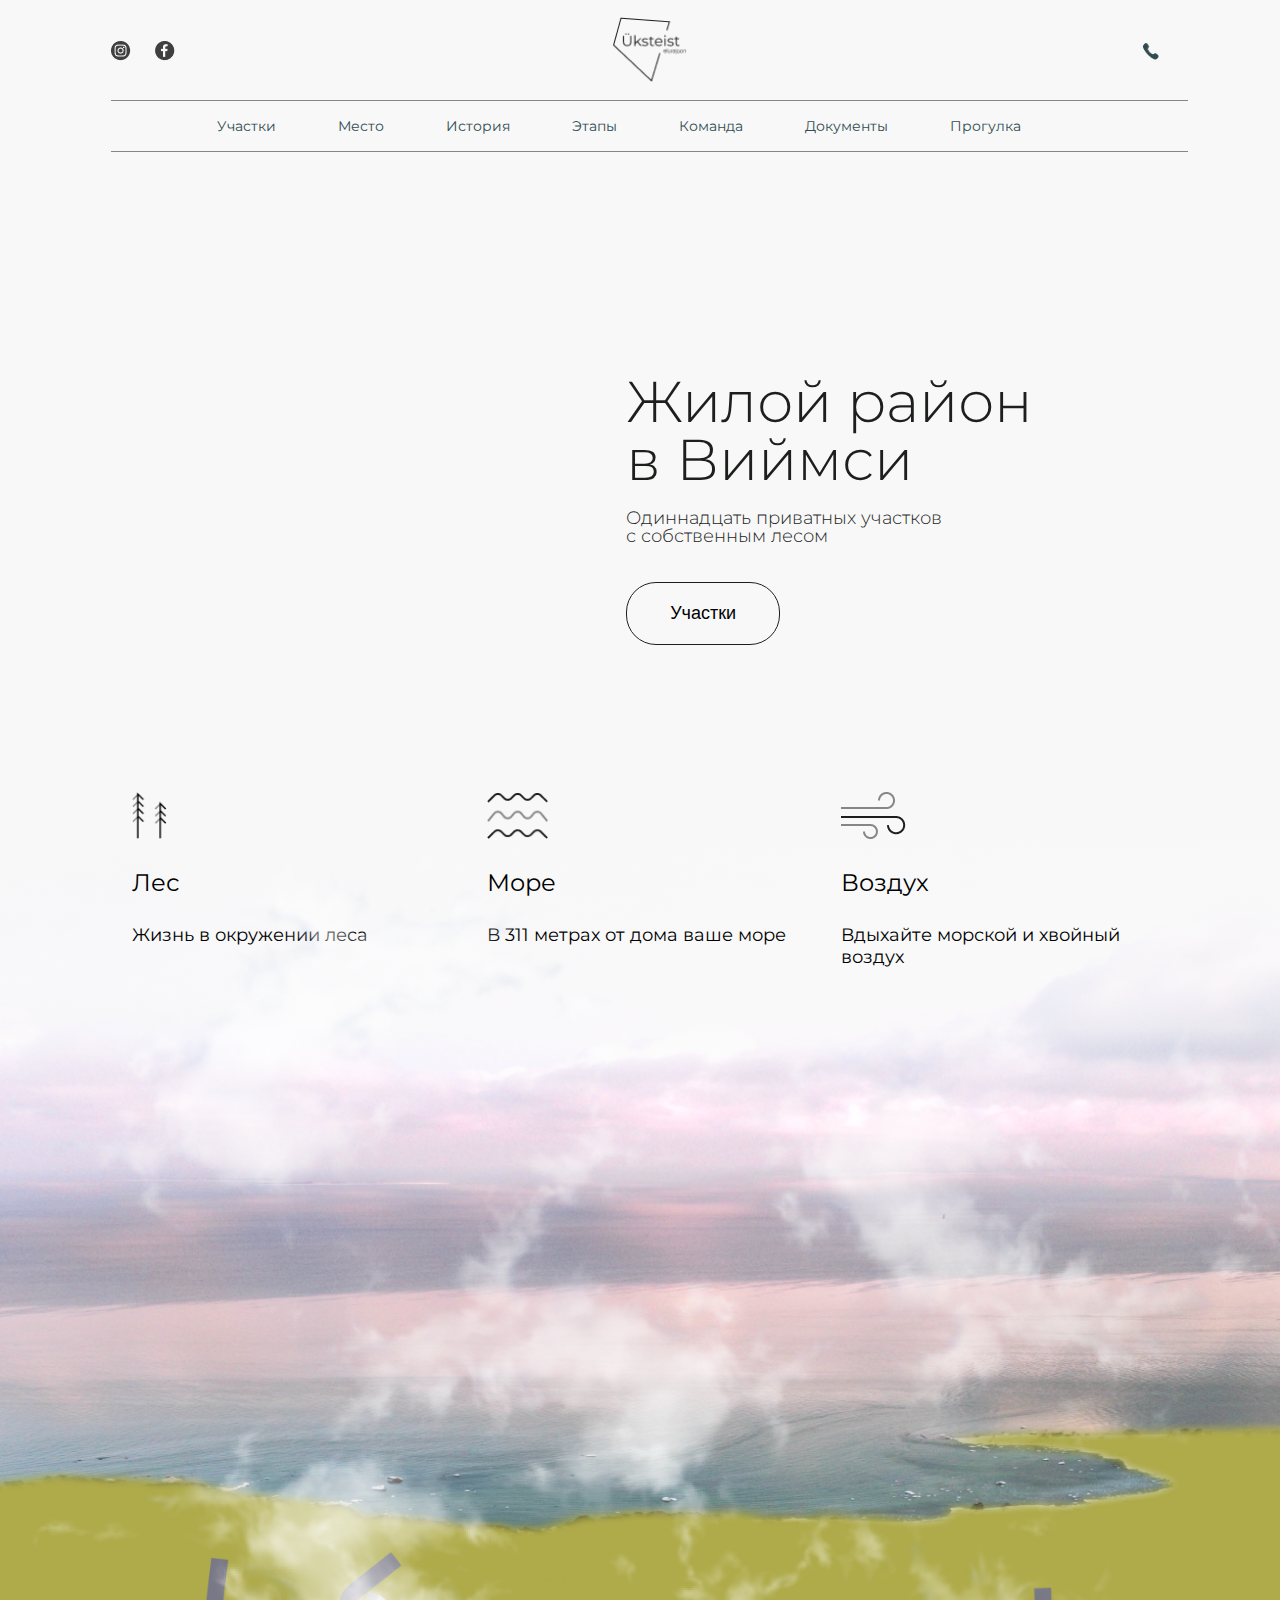
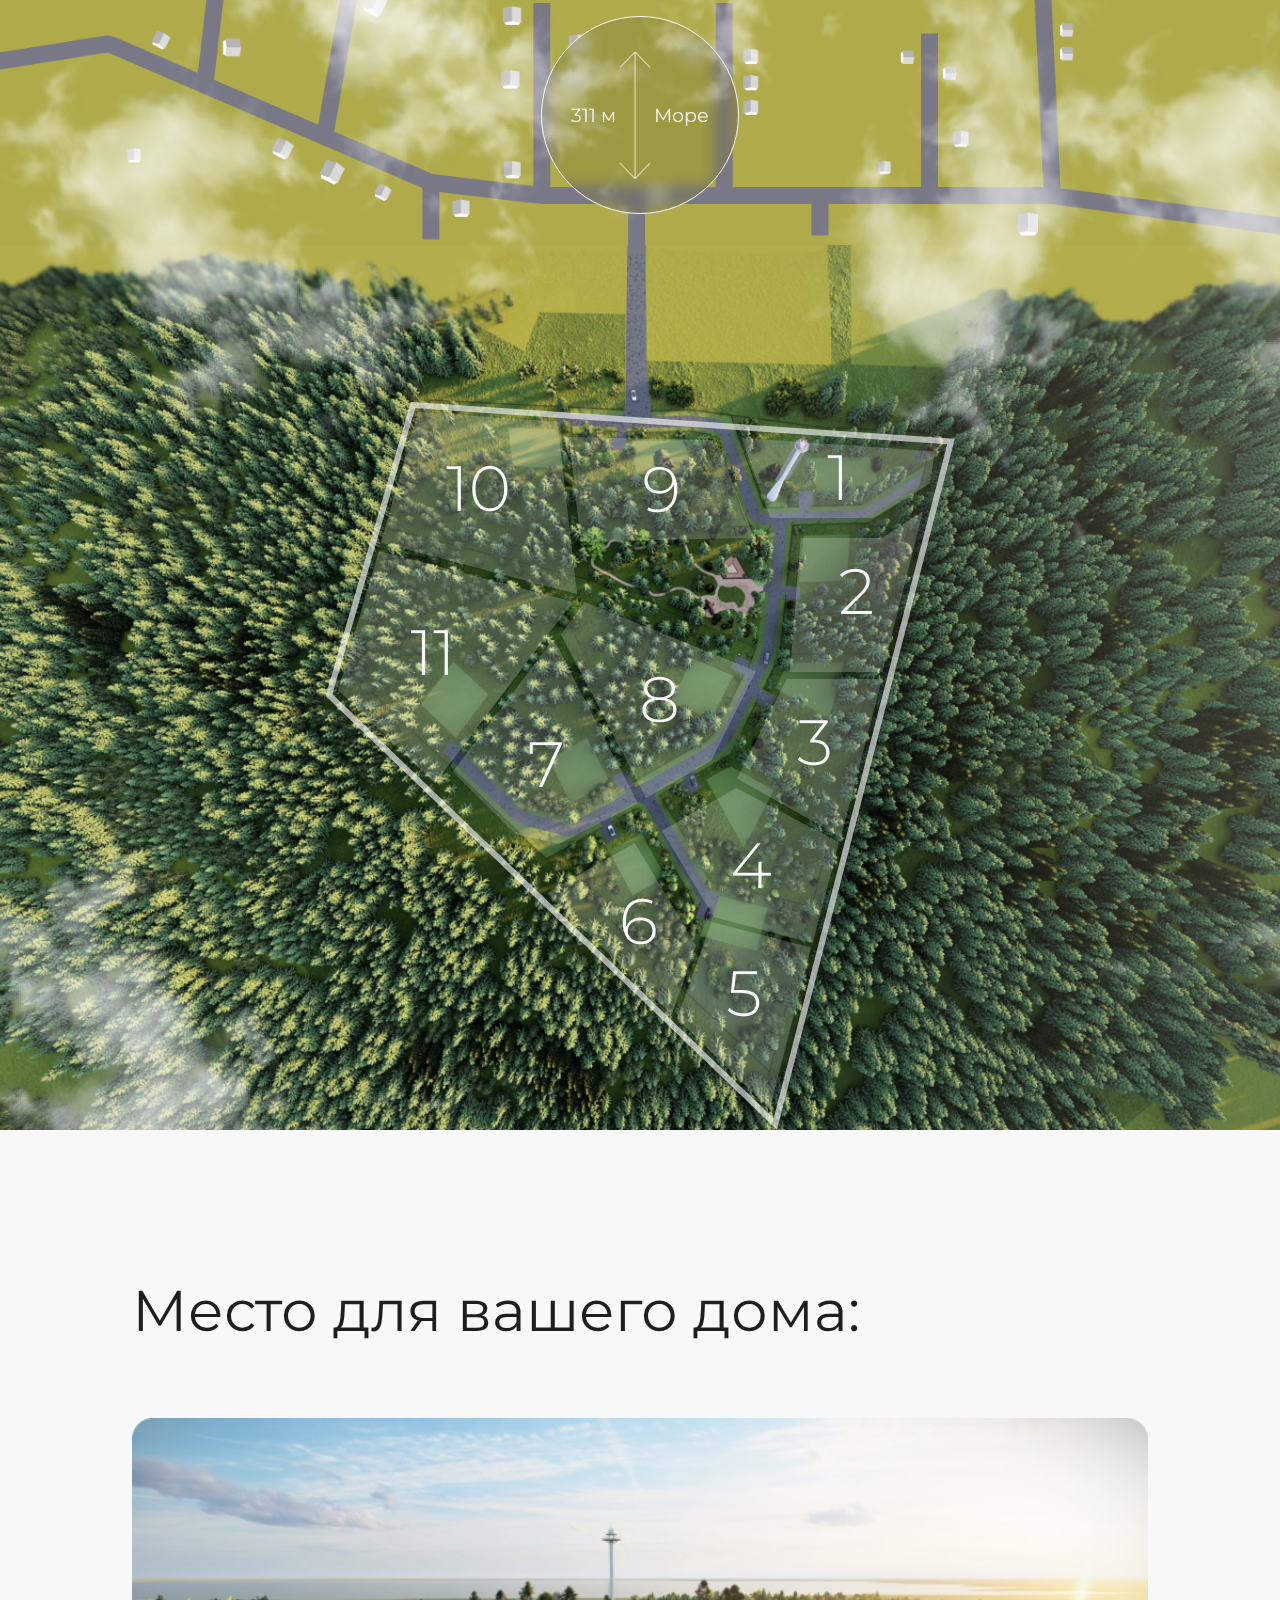
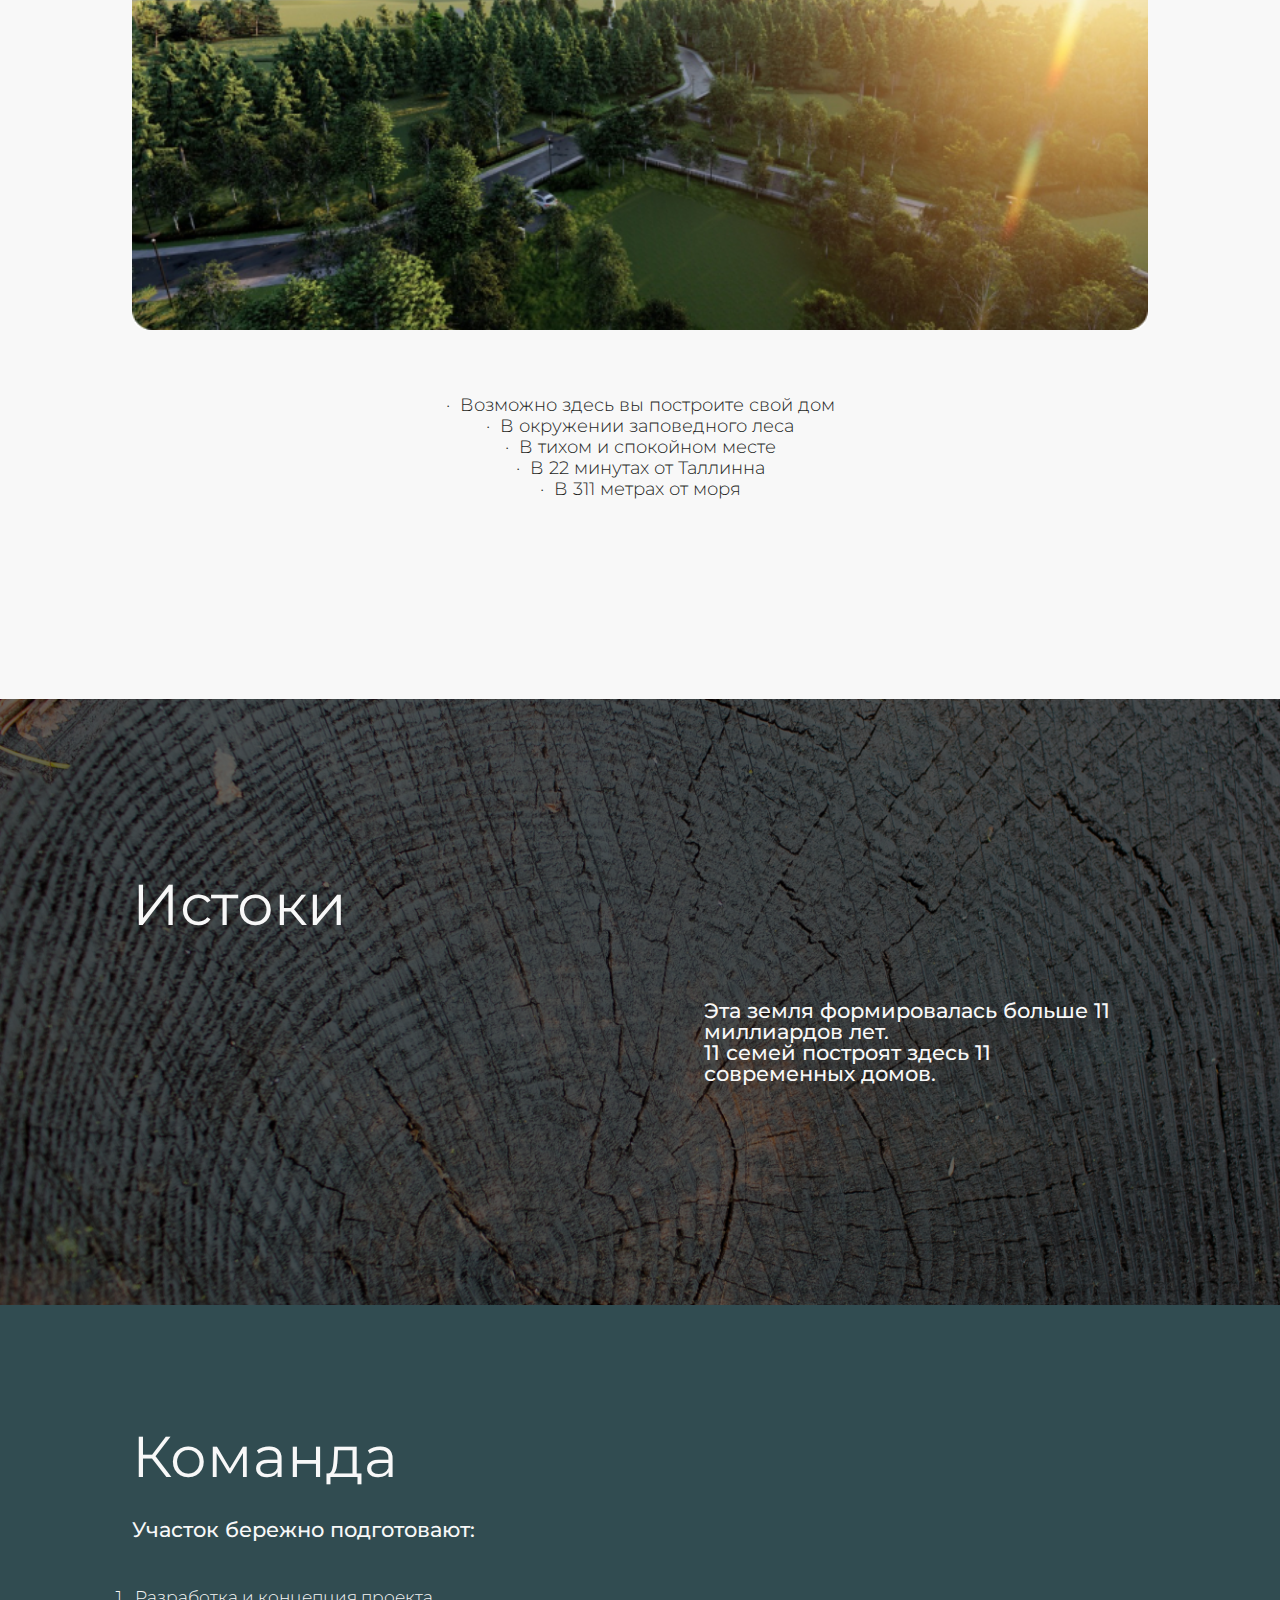
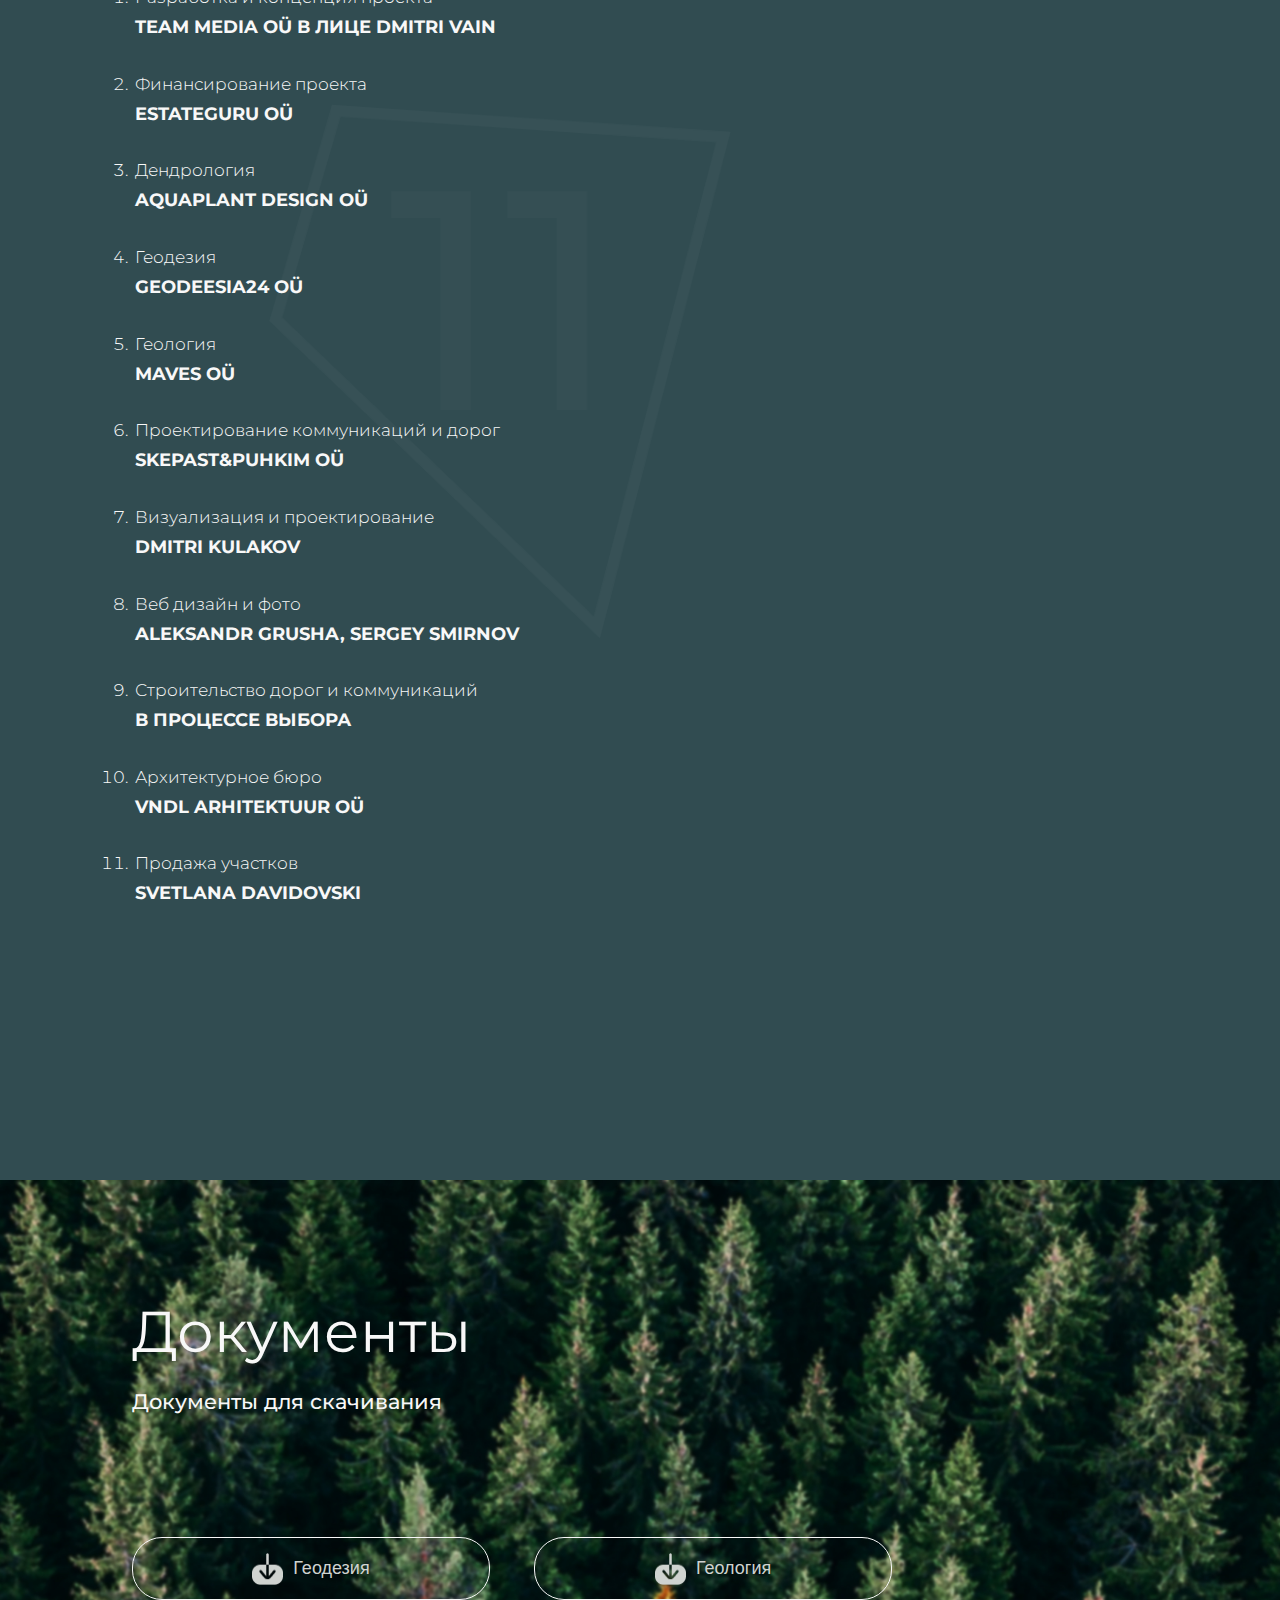
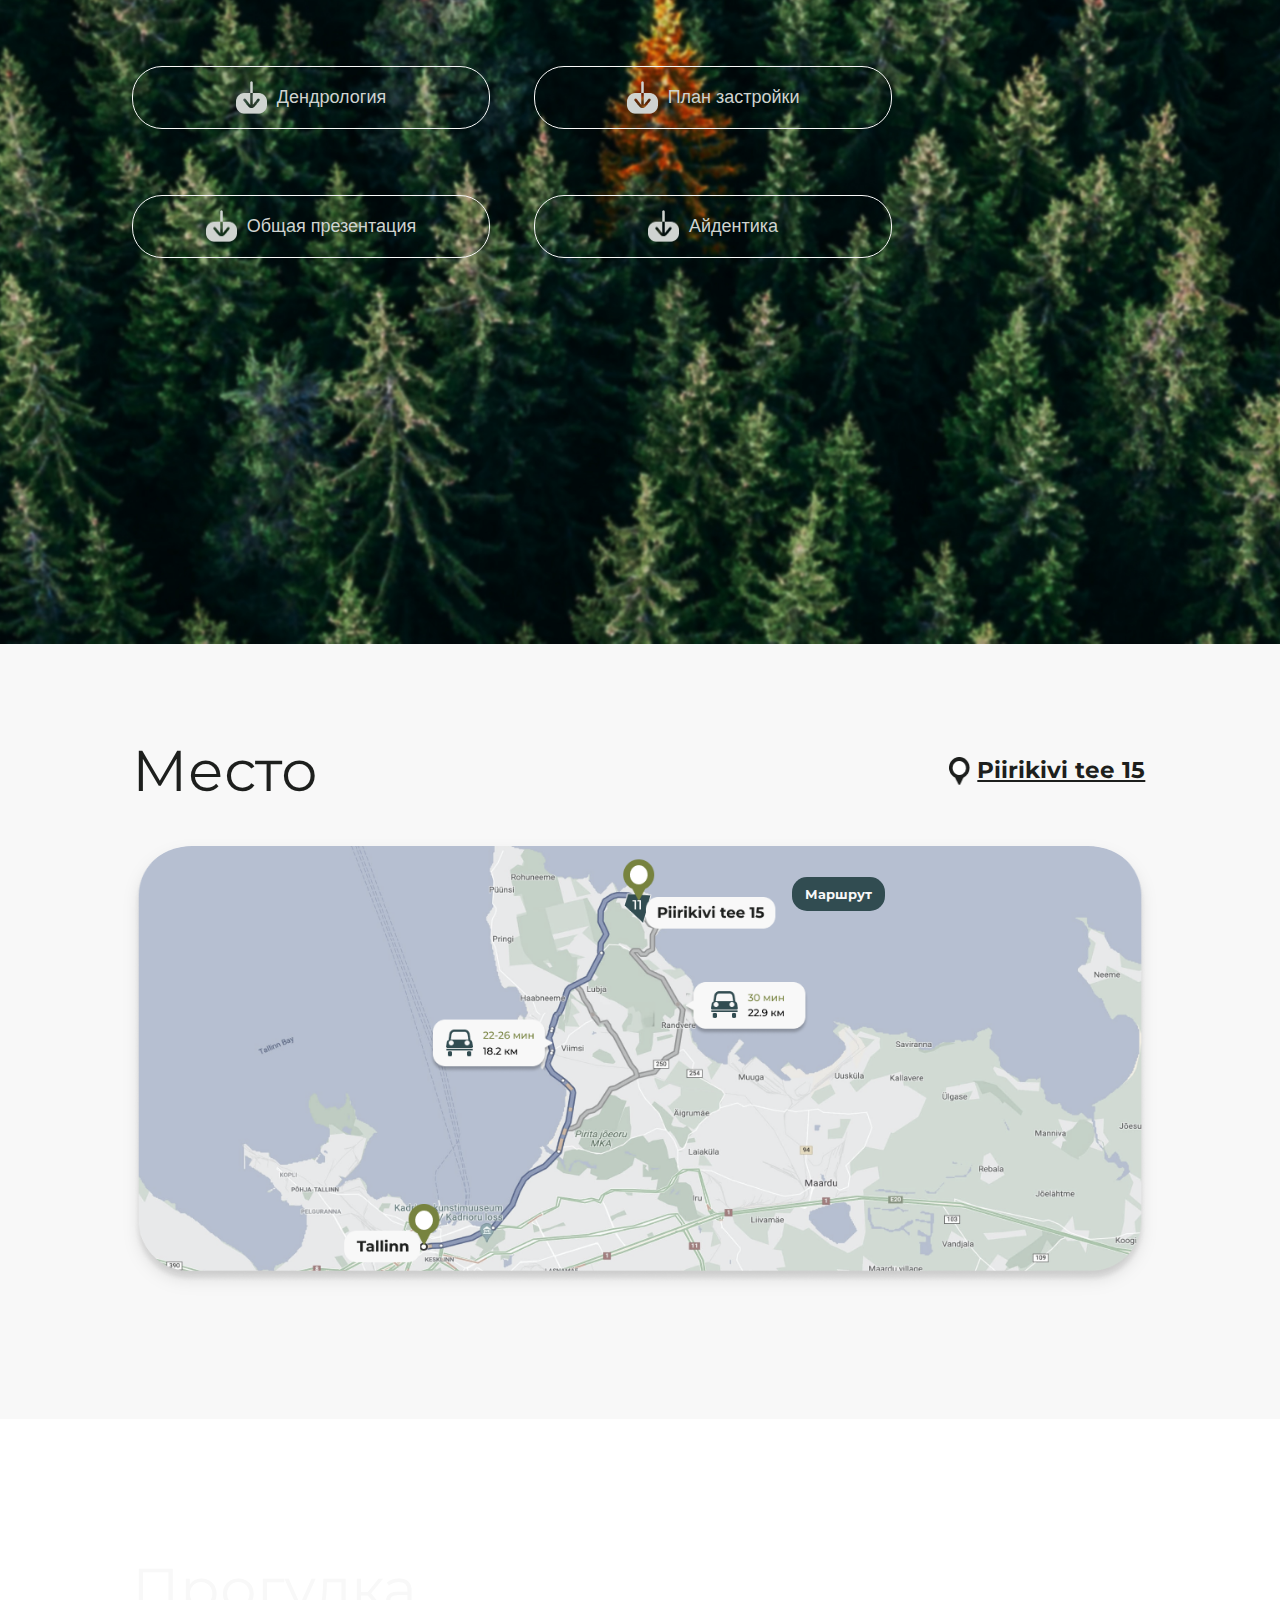
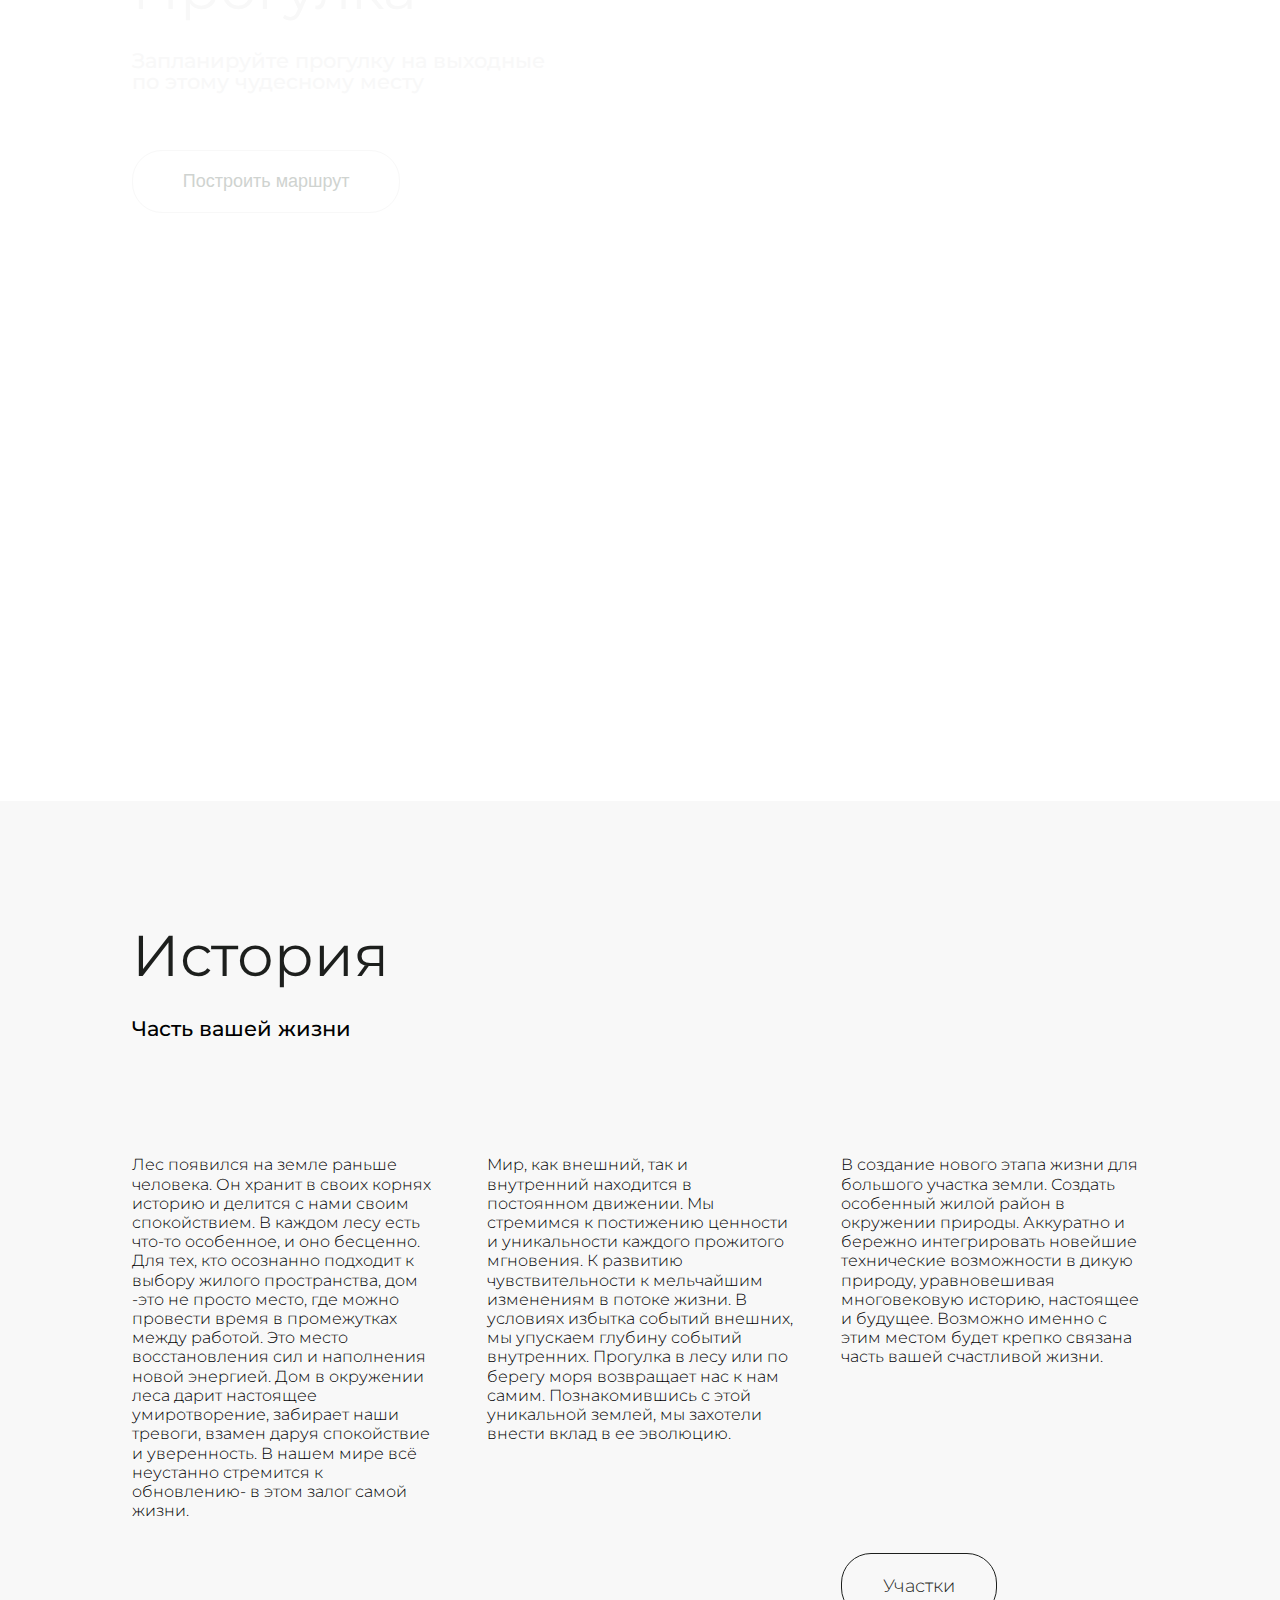
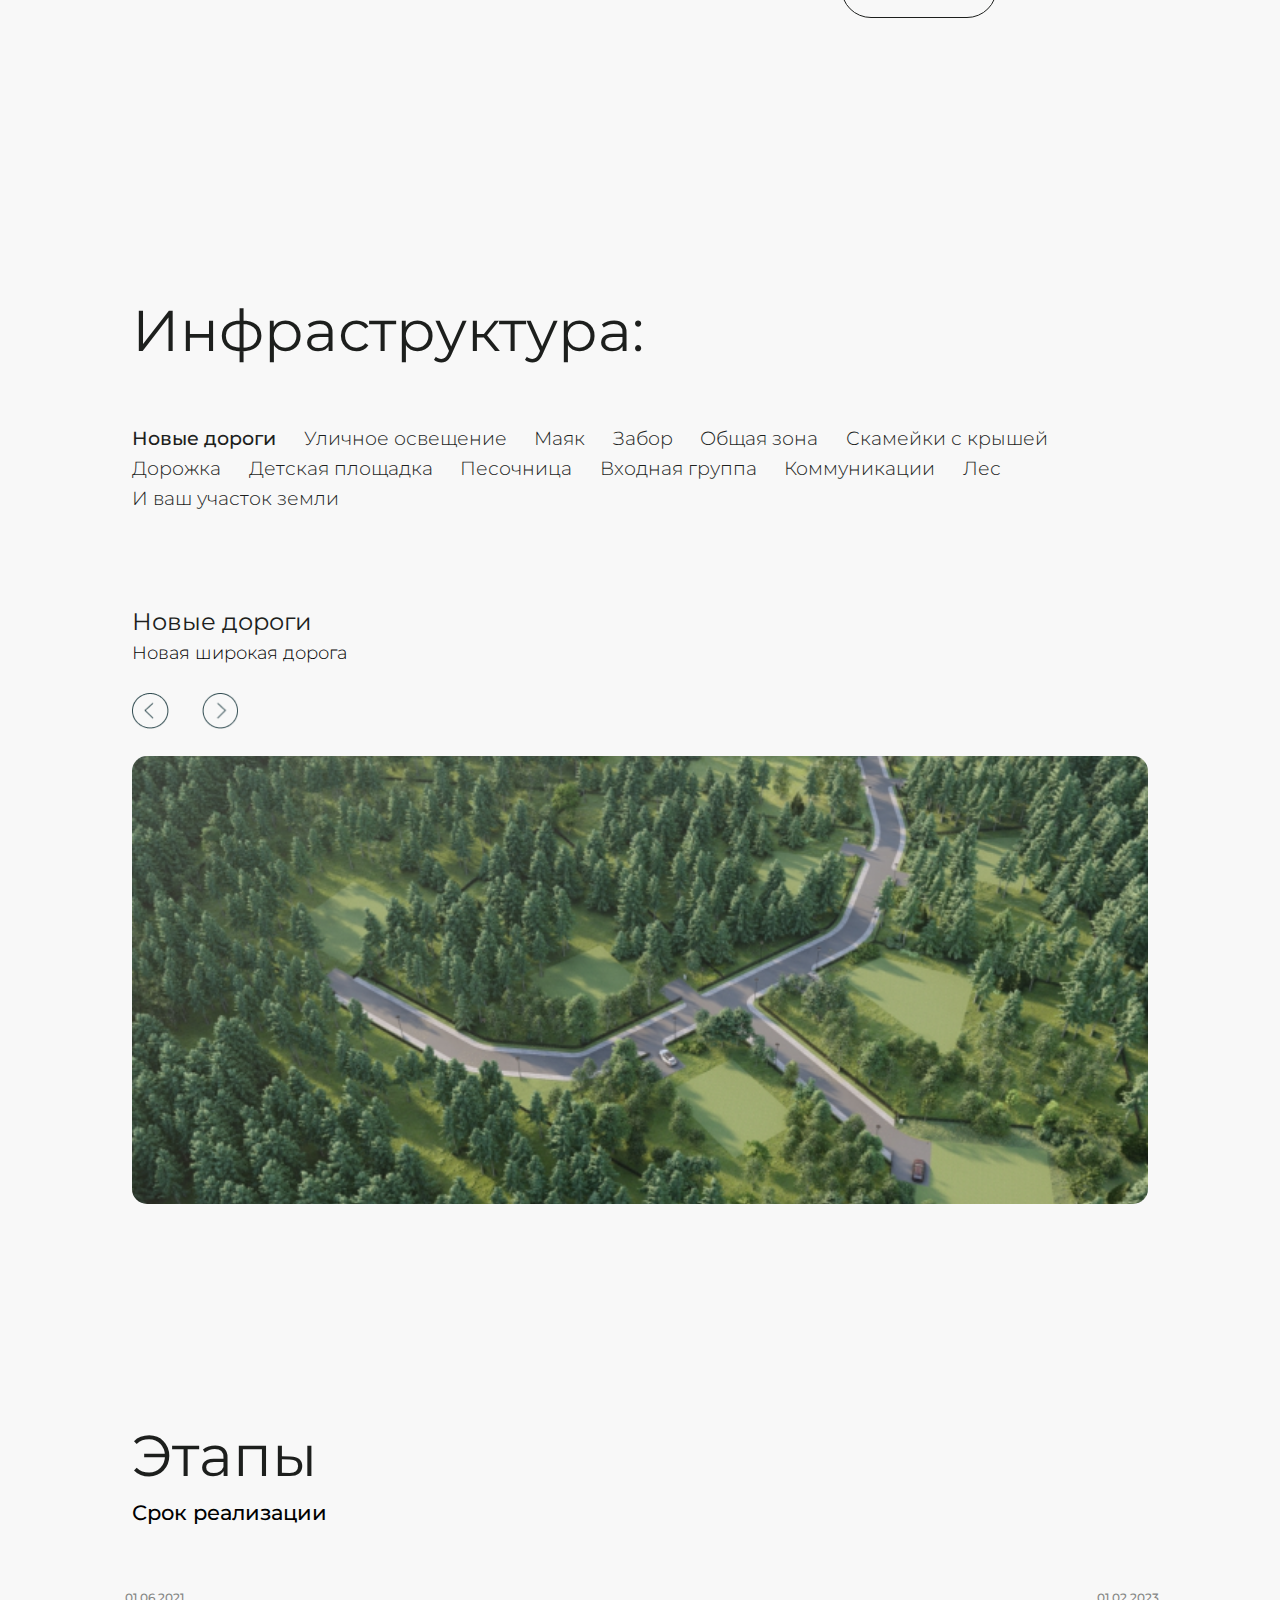
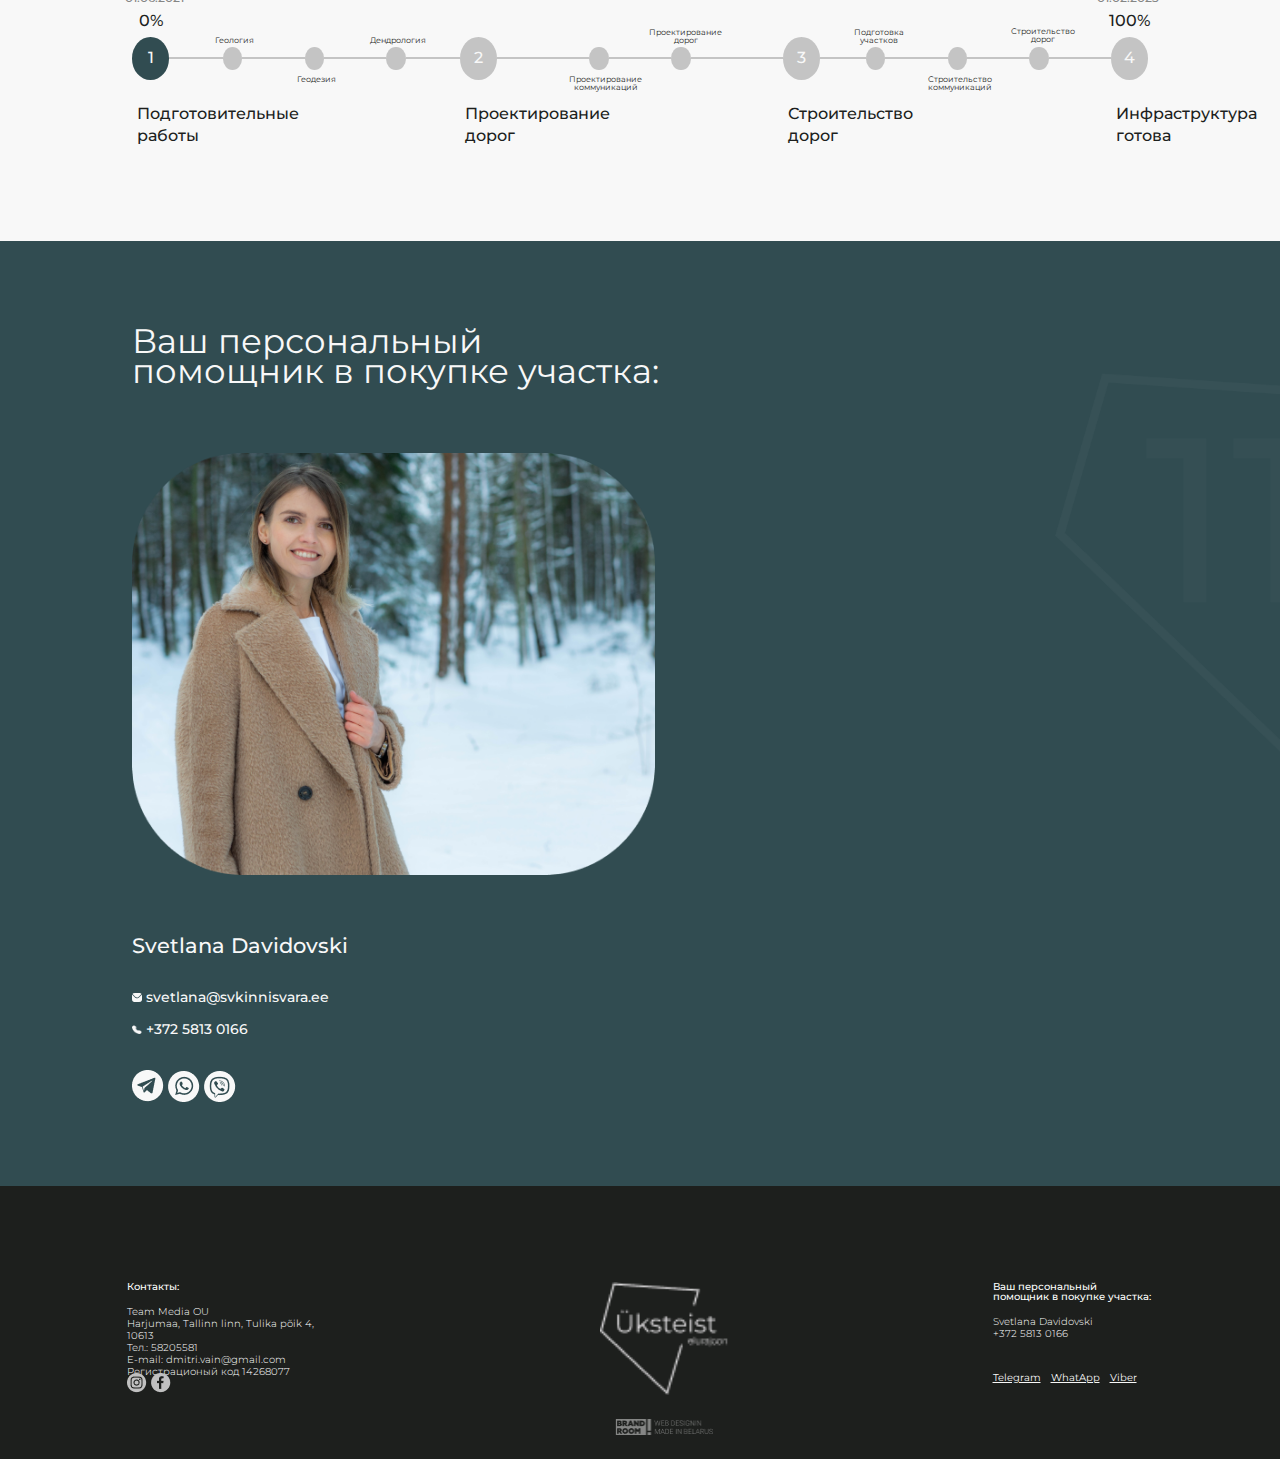
==== commit 192c7aa8: "На всякий случай поменена ссылка и тут" ====
--- a/html/index.html
+++ b/html/index.html
@@ -86,57 +86,57 @@
                                 <img class="menu-mob__list-arrow" src="/images/header/header__lang-arrow.png" alt="">
                             </div>
                             <li class="menu-mob__list-area-item none">
-                                <a class="menu-mob__list-area-link" href="index1.html">
+                                <a class="menu-mob__list-area-link" href="/html/index1.html">
                                     Участок №1
                                 </a>
                             </li>
                             <li class="menu-mob__list-area-item none">
-                                <a class="menu-mob__list-area-link" href="index2.html">
+                                <a class="menu-mob__list-area-link" href="/html/index2.html">
                                     Участок №2
                                 </a>
                             </li>
                             <li class="menu-mob__list-area-item none">
-                                <a class="menu-mob__list-area-link" href="index3.html">
+                                <a class="menu-mob__list-area-link" href="/html/index3.html">
                                     Участок №3
                                 </a>
                             </li>
                             <li class="menu-mob__list-area-item none">
-                                <a class="menu-mob__list-area-link" href="index4.html">
+                                <a class="menu-mob__list-area-link" href="/html/index4.html">
                                     Участок №4
                                 </a>
                             </li>
                             <li class="menu-mob__list-area-item none">
-                                <a class="menu-mob__list-area-link" href="index5.html">
+                                <a class="menu-mob__list-area-link" href="/html/index5.html">
                                     Участок №5
                                 </a>
                             </li>
                             <li class="menu-mob__list-area-item none">
-                                <a class="menu-mob__list-area-link" href="index6.html">
+                                <a class="menu-mob__list-area-link" href="/html/index6.html">
                                     Участок №6
                                 </a>
                             </li>
                             <li class="menu-mob__list-area-item none">
-                                <a class="menu-mob__list-area-link" href="index7.html">
+                                <a class="menu-mob__list-area-link" href="/html/index7.html">
                                     Участок №7
                                 </a>
                             </li>
                             <li class="menu-mob__list-area-item none">
-                                <a class="menu-mob__list-area-link" href="index8.html">
+                                <a class="menu-mob__list-area-link" href="/html/index8.html">
                                     Участок №8
                                 </a>
                             </li>
                             <li class="menu-mob__list-area-item none">
-                                <a class="menu-mob__list-area-link" href="index9.html">
+                                <a class="menu-mob__list-area-link" href="/html/index9.html">
                                     Участок №9
                                 </a>
                             </li>
                             <li class="menu-mob__list-area-item none">
-                                <a class="menu-mob__list-area-link" href="index10.html">
+                                <a class="menu-mob__list-area-link" href="/html/index10.html">
                                     Участок №10
                                 </a>
                             </li>
                             <li class="menu-mob__list-area-item none">
-                                <a class="menu-mob__list-area-link" href="index11.html">
+                                <a class="menu-mob__list-area-link" href="/html/index11.html">
                                     Участок №11
                                 </a>
                             </li>
@@ -285,30 +285,30 @@
                 <img class="areas__part3-img areas__plan-img" src="/images/areas/areas__part3-img.png" alt="" usemap="#areas__plan">
                 
                 <map class="areas__plan2-map" name="areas__plan2">
-                    <area class="areas__plan-item areas__plan-1" shape="poly" coords="209,19,305,26,303,41,276,58,223,58" href="index1.html" alt="">
-                    <area class="areas__plan-item areas__plan-2" shape="poly" coords="238,69,279,69,299,55,280,135,233,135" href="index2.html" alt="">
-                    <area class="areas__plan-item areas__plan-3" shape="poly" coords="231,139,278,139,259,218,207,189" href="index3.html" alt="">
-                    <area class="areas__plan-item areas__plan-4" shape="poly" coords="206,194,257,221,244,271,195,258,169,216" href="index4.html" alt="">
-                    <area class="areas__plan-item areas__plan-5" shape="poly" coords="194,262,243,274,222,354,176,310" href="index5.html" alt="">
-                    <area class="areas__plan-item areas__plan-6" shape="poly" coords="155,222,185,272,173,307,112,246" href="index6.html" alt="">
-                    <area class="areas__plan-item areas__plan-7" shape="poly" coords="114,120,156,201,118,222,96,218,64,186" href="index7.html" alt="">
-                    <area class="areas__plan-item areas__plan-8" shape="poly" coords="130,101,215,135,193,181,168,117" href="index8.html" alt="">
-                    <area class="areas__plan-item areas__plan-9" shape="poly" coords="122,18,195,18,215,68,128,70" href="index9.html" alt="">
-                    <area class="areas__plan-item areas__plan-10" shape="poly" coords="46,6,116,11,125,95,28,70" href="index10.html" alt="">
-                    <area class="areas__plan-item areas__plan-11" shape="poly" coords="27,75,123,100,54,190,6,144" href="index11.html" alt="">
+                    <area class="areas__plan-item areas__plan-1" shape="poly" coords="209,19,305,26,303,41,276,58,223,58" href="/html/index1.html" alt="">
+                    <area class="areas__plan-item areas__plan-2" shape="poly" coords="238,69,279,69,299,55,280,135,233,135" href="/html/index2.html" alt="">
+                    <area class="areas__plan-item areas__plan-3" shape="poly" coords="231,139,278,139,259,218,207,189" href="/html/index3.html" alt="">
+                    <area class="areas__plan-item areas__plan-4" shape="poly" coords="206,194,257,221,244,271,195,258,169,216" href="/html/index4.html" alt="">
+                    <area class="areas__plan-item areas__plan-5" shape="poly" coords="194,262,243,274,222,354,176,310" href="/html/index5.html" alt="">
+                    <area class="areas__plan-item areas__plan-6" shape="poly" coords="155,222,185,272,173,307,112,246" href="/html/index6.html" alt="">
+                    <area class="areas__plan-item areas__plan-7" shape="poly" coords="114,120,156,201,118,222,96,218,64,186" href="/html/index7.html" alt="">
+                    <area class="areas__plan-item areas__plan-8" shape="poly" coords="130,101,215,135,193,181,168,117" href="/html/index8.html" alt="">
+                    <area class="areas__plan-item areas__plan-9" shape="poly" coords="122,18,195,18,215,68,128,70" href="/html/index9.html" alt="">
+                    <area class="areas__plan-item areas__plan-10" shape="poly" coords="46,6,116,11,125,95,28,70" href="/html/index10.html" alt="">
+                    <area class="areas__plan-item areas__plan-11" shape="poly" coords="27,75,123,100,54,190,6,144" href="/html/index11.html" alt="">
                 </map>
                 <map class="areas__plan-map" name="areas__plan">
-                    <area class="areas__plan-item areas__plan-1" shape="poly" coords="417,37,609,51,604,83,550,117,444,117" href="index1.html" alt="">
-                    <area class="areas__plan-item areas__plan-2" shape="poly" coords="476,135,557,137,596,11,557,271,464,271" href="index2.html" alt="">
-                    <area class="areas__plan-item areas__plan-3" shape="poly" coords="461,278,556,278,515,435,412,378" href="index3.html" alt="">
-                    <area class="areas__plan-item areas__plan-4" shape="poly" coords="411,387,513,442,487,541,390,516,338,431" href="index4.html" alt="">
-                    <area class="areas__plan-item areas__plan-5" shape="poly" coords="387,521,485,546,444,707,351,617" href="index5.html" alt="">
-                    <area class="areas__plan-item areas__plan-6" shape="poly" coords="309,442,370,545,346,613,222,492" href="index6.html" alt="">
-                    <area class="areas__plan-item areas__plan-7" shape="poly" coords="227,238,312,402,233,443,191,433,128,370" href="index7.html" alt="">
-                    <area class="areas__plan-item areas__plan-8" shape="poly" coords="259,201,430,270,385,360,321,397,236,223" href="index8.html" alt="">
-                    <area class="areas__plan-item areas__plan-9" shape="poly" coords="244,37,389,40,429,136,256,141" href="index9.html" alt="">
-                    <area class="areas__plan-item areas__plan-10" shape="poly" coords="93,11,232,22,252,192,56,142" href="index10.html" alt="">
-                    <area class="areas__plan-item areas__plan-11" shape="poly" coords="53,150,247,201,110,380,13,289" href="index11.html" alt="">
+                    <area class="areas__plan-item areas__plan-1" shape="poly" coords="417,37,609,51,604,83,550,117,444,117" href="/html/index1.html" alt="">
+                    <area class="areas__plan-item areas__plan-2" shape="poly" coords="476,135,557,137,596,11,557,271,464,271" href="/html/index2.html" alt="">
+                    <area class="areas__plan-item areas__plan-3" shape="poly" coords="461,278,556,278,515,435,412,378" href="/html/index3.html" alt="">
+                    <area class="areas__plan-item areas__plan-4" shape="poly" coords="411,387,513,442,487,541,390,516,338,431" href="/html/index4.html" alt="">
+                    <area class="areas__plan-item areas__plan-5" shape="poly" coords="387,521,485,546,444,707,351,617" href="/html/index5.html" alt="">
+                    <area class="areas__plan-item areas__plan-6" shape="poly" coords="309,442,370,545,346,613,222,492" href="/html/index6.html" alt="">
+                    <area class="areas__plan-item areas__plan-7" shape="poly" coords="227,238,312,402,233,443,191,433,128,370" href="/html/index7.html" alt="">
+                    <area class="areas__plan-item areas__plan-8" shape="poly" coords="259,201,430,270,385,360,321,397,236,223" href="/html/index8.html" alt="">
+                    <area class="areas__plan-item areas__plan-9" shape="poly" coords="244,37,389,40,429,136,256,141" href="/html/index9.html" alt="">
+                    <area class="areas__plan-item areas__plan-10" shape="poly" coords="93,11,232,22,252,192,56,142" href="/html/index10.html" alt="">
+                    <area class="areas__plan-item areas__plan-11" shape="poly" coords="53,150,247,201,110,380,13,289" href="/html/index11.html" alt="">
                 </map>
             </div>
             <!-- areas__clouds стоят в самом низу, потому что так отображаются верно - на весь блок areas, а не на часть него -->
@@ -473,7 +473,7 @@
                     <p class="history__text history__text--third">
                     В создание нового этапа жизни для большого участка земли. Создать особенный жилой район в окружении природы. Аккуратно и бережно интегрировать новейшие технические возможности в дикую природу, уравновешивая многовековую историю, настоящее и будущее. Возможно именно с этим местом будет крепко связана часть вашей счастливой жизни. 
                     </p>
-                    <button class="button button--black history__button">Участки</button>
+                    <a class="button button--black history__button" href="/html/index1.html">Участки</a>
                 </div>
             </div>
         </section>
